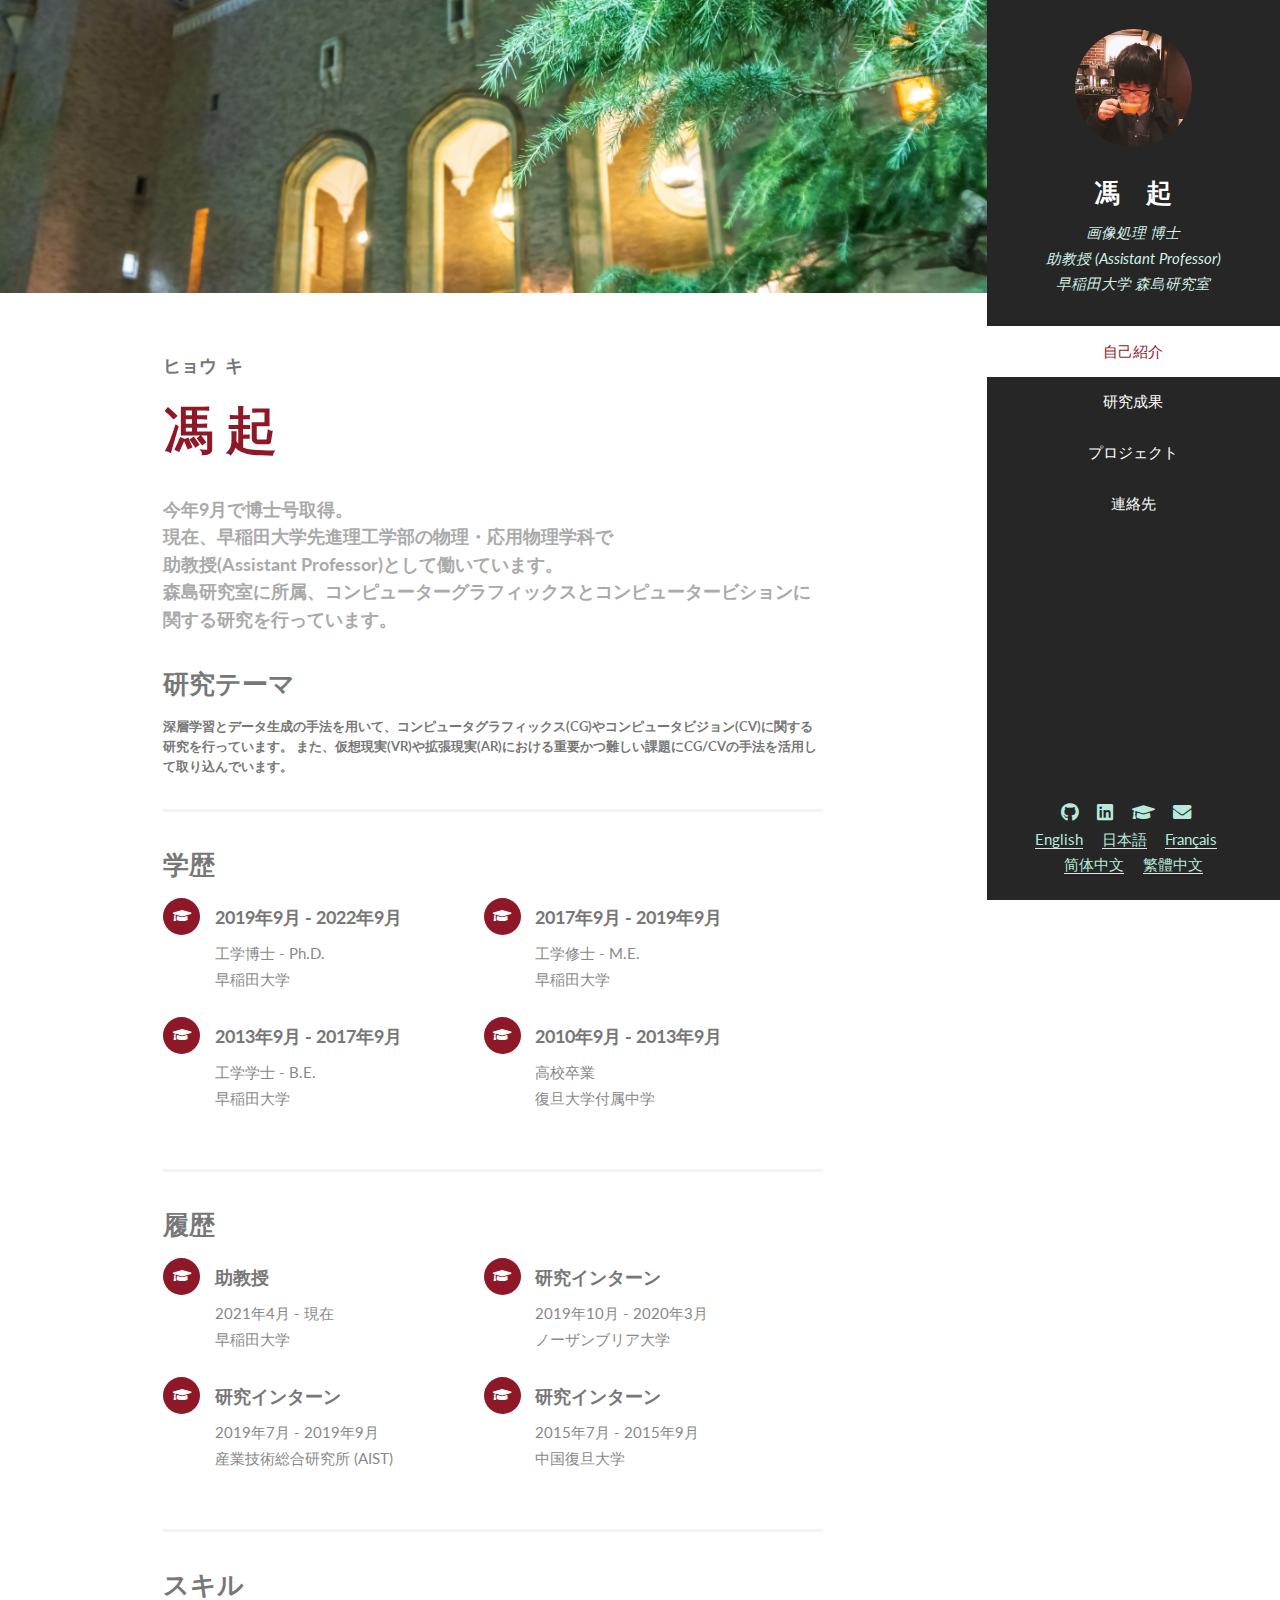
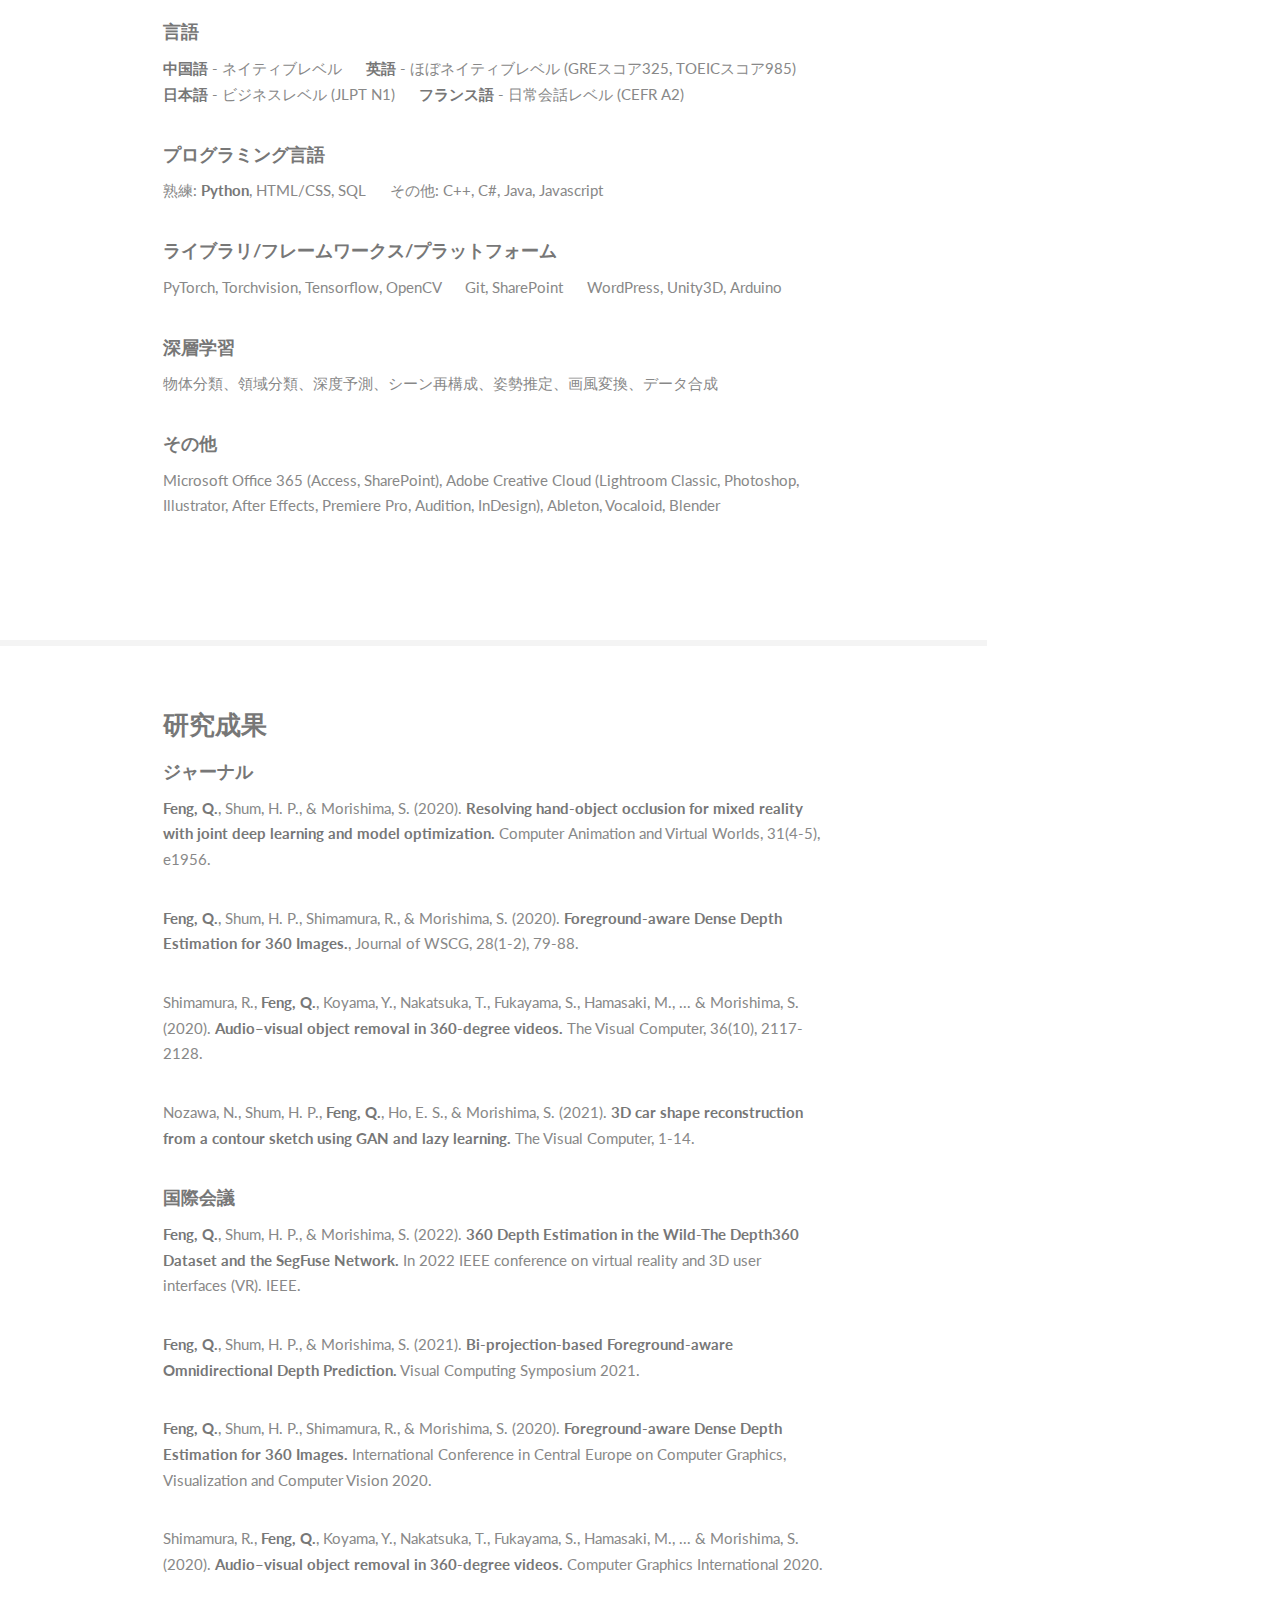
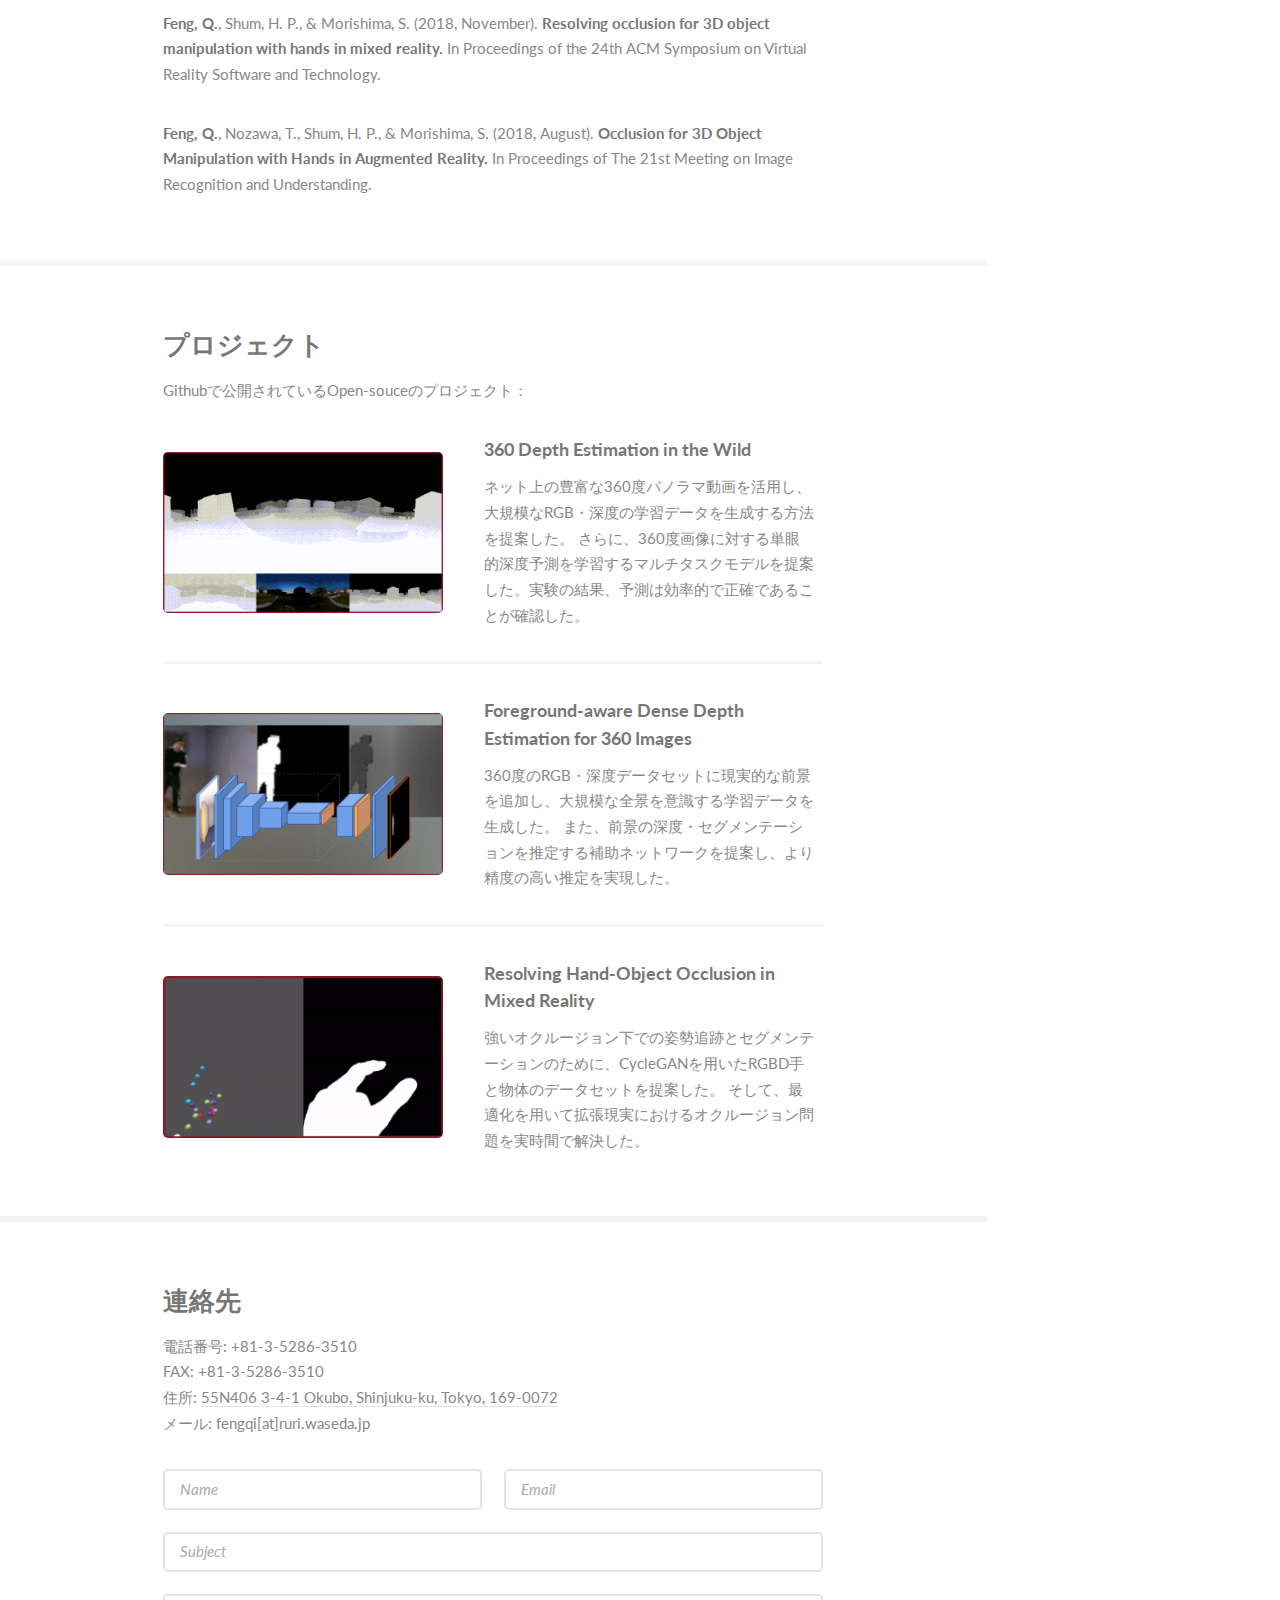
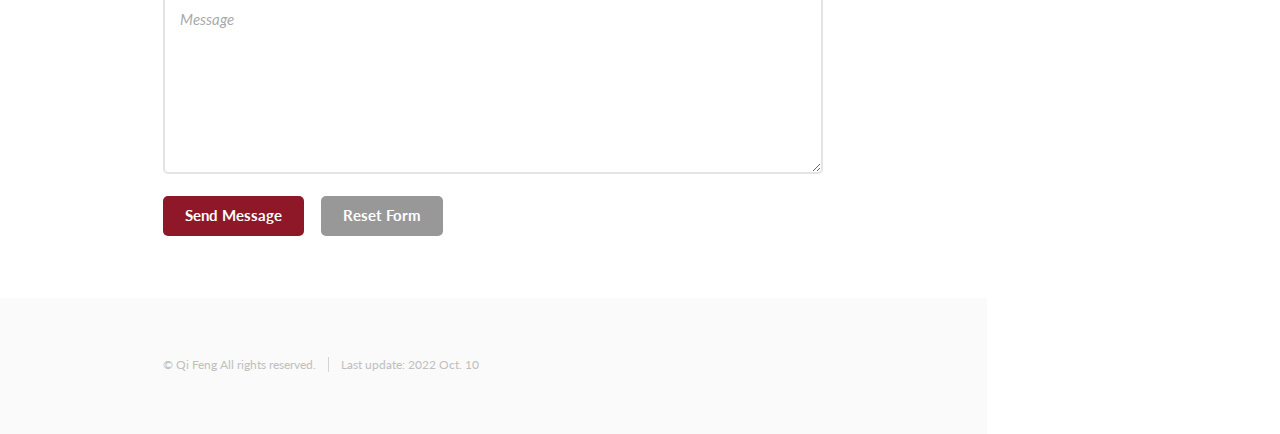
==== ja.html @ 5977c68d "Update ja.html" ====
<!DOCTYPE HTML>
<html>
	<head>
		<title>Qi Feng | 馮 起</title>
		<link rel="icon" type="image/x-icon" href="/images/favicon.ico">
		<meta charset="utf-8" />
		<meta name="viewport" content="width=device-width, initial-scale=1, user-scalable=no" />
		<link rel="stylesheet" href="assets/css/main.css" />
	</head>
	<body class="is-preload">

		<!-- Header -->
			<section id="header">
				<header>
					<span class="image avatar"><img src="images/avatar.jpg" alt="" /></span>
					<h1 id="logo"><a href="#">馮　起</a></h1>
					<p>画像処理 博士<br /> 
					助教授 (Assistant Professor) <br />
					早稲田大学 森島研究室</p>
				</header>
				<nav id="nav">
					<ul>
						<li><a href="#one" class="active">自己紹介</a></li>
						<li><a href="#two">研究成果</a></li>
						<li><a href="#three">プロジェクト</a></li>
						<li><a href="#four">連絡先</a></li>
					</ul>
				</nav>
				<footer>
					<ul class="icons">
						<li><a href="https://github.com/HAL-lucination/" class="icon brands fa-github"><span class="label">Github</span></a></li>
						<li><a href="https://www.linkedin.com/in/qi-feng-2680a6149/" class="icon brands fa-linkedin"><span class="label">Email</span></a></li>
						<li><a href="https://scholar.google.com/citations?view_op=list_works&hl=en&authuser=1&user=17y69bAAAAAJ" class="icon solid fa-graduation-cap"><span class="label">Google Scholar</span></a></li>
						<li><a href="mailto: fengqi@ruri.waseda.jp" class="icon solid fa-envelope"><span class="label">Email</span></a></li>
						<br />
						<li><a href="/index.html">English</a></li>
						<li><a href="/ja.html">日本語</a></li>
						<li><a href="/fr.html">Français</a></li><br />
						<li><a href="/zh-cn.html">简体中文</a></li>
						<li><a href="/zh-cht.html">繁體中文</a></li>
						
					</ul>
				</footer>
			</section>

		<!-- Wrapper -->
			<div id="wrapper">

				<!-- Main -->
					<div id="main">

						<!-- One -->
							<section id="one">
								<div class="image main" data-position="center">
									<img src="images/banner.jpg" alt="" />
								</div>
								<div class="container">
									<header class="major">
										<h4>ヒョウ&nbsp;&nbsp;キ</h4>
										<h2>馮 起</h2>
										<h4><p> 今年9月で博士号取得。<br />
											現在、早稲田大学先進理工学部の物理・応用物理学科で <br />
											助教授(Assistant Professor)として働いています。<br />
											<a href="https://morishima-lab.jp/">森島研究室</a>に所属、コンピューターグラフィックスとコンピュータービションに関する研究を行っています。</p></h4>
									</header>
									<div class="features">
										<article>
												<h3>研究テーマ</h3>
												<h5><p> 深層学習とデータ生成の手法を用いて、コンピュータグラフィックス(CG)やコンピュータビジョン(CV)に関する研究を行っています。
													また、仮想現実(VR)や拡張現実(AR)における重要かつ難しい課題にCG/CVの手法を活用して取り込んでいます。</p></h5>
										</article>
										<article>
												<h3>学歴</h3>
												<ul class="feature-icons">
													<li class="icon solid fa-graduation-cap"><h4>2019年9月 - 2022年9月</h4>
													工学博士 - Ph.D. <br />
													早稲田大学 </li>
													<li class="icon solid fa-graduation-cap"><h4>2017年9月 - 2019年9月</h4>
													工学修士 - M.E. <br />
													早稲田大学 </li>
													<li class="icon solid fa-graduation-cap"><h4>2013年9月 - 2017年9月</h4>
													工学学士 - B.E. <br />
													早稲田大学 </li>
													<li class="icon solid fa-graduation-cap"><h4>2010年9月 - 2013年9月</h4>
													高校卒業 <br />
													復旦大学付属中学 </li>
												</ul>
										</article>
										<article>
												<h3>履歴</h3>
												<ul class="feature-icons">
													<li class="icon solid fa-graduation-cap"><h4>助教授</h4>
													2021年4月 - 現在<br />
													早稲田大学 </li>
													<li class="icon solid fa-graduation-cap"><h4>研究インターン</h4>
													2019年10月 - 2020年3月 <br />
													ノーザンブリア大学 </li>
													<li class="icon solid fa-graduation-cap"><h4>研究インターン</h4>
													2019年7月 - 2019年9月 <br />
													産業技術総合研究所 (AIST) </li>
													<li class="icon solid fa-graduation-cap"><h4>研究インターン</h4>
													2015年7月 - 2015年9月 <br />
													中国復旦大学 </li>
												</ul>
										</article>
										<article>
												<h3>スキル</h3>
												<h4>言語</h4>
												<p><b>中国語</b> - ネイティブレベル &nbsp;&nbsp;&nbsp;&nbsp; <b>英語</b> - ほぼネイティブレベル (GREスコア325, TOEICスコア985) <br />
												<b>日本語</b> - ビジネスレベル (JLPT N1) &nbsp;&nbsp;&nbsp;&nbsp; <b>フランス語</b> - 日常会話レベル (CEFR A2) </p>
												<h4>プログラミング言語</h4>
												<p>熟練: <b>Python</b>, HTML/CSS, SQL &nbsp;&nbsp;&nbsp;&nbsp; その他: C++, C#, Java, Javascript</p>
												<h4>ライブラリ/フレームワークス/プラットフォーム</h4>
												<p>PyTorch, Torchvision, Tensorflow, OpenCV &nbsp;&nbsp;&nbsp;&nbsp; Git, SharePoint &nbsp;&nbsp;&nbsp;&nbsp;  WordPress, Unity3D, Arduino</p>
												<h4>深層学習</h4>
												<p>物体分類、領域分類、深度予測、シーン再構成、姿勢推定、画風変換、データ合成</p>
												<h4>その他</h4>
												<p>Microsoft Office 365 (Access, SharePoint), Adobe Creative Cloud (Lightroom Classic, Photoshop, Illustrator, After Effects, Premiere Pro, Audition, InDesign), Ableton, Vocaloid, Blender</p><br />
										</article>
									</div>
								</div>
							</section>

						<!-- Two -->
							<section id="two">
								<div class="container">
									<div class="features">
										<article>
												<h3>研究成果</h3>
												<h4>ジャーナル</h4>
												<p><b>Feng, Q.</b>, Shum, H. P., & Morishima, S. (2020). <b>Resolving hand‐object occlusion for mixed reality with joint deep learning and model optimization.</b>
													Computer Animation and Virtual Worlds, 31(4-5), e1956.</p>
												<p><b>Feng, Q.</b>, Shum, H. P., Shimamura, R., & Morishima, S. (2020). <b>Foreground-aware Dense Depth Estimation for 360 Images.</b>, Journal of WSCG, 28(1-2), 79-88.</p>
												<p>Shimamura, R., <b>Feng, Q.</b>, Koyama, Y., Nakatsuka, T., Fukayama, S., Hamasaki, M., ... & Morishima, S. (2020). <b>Audio–visual object removal in 360-degree videos.</b> The Visual Computer, 36(10), 2117-2128.</p>
												<p>Nozawa, N., Shum, H. P., <b>Feng, Q.</b>, Ho, E. S., & Morishima, S. (2021). <b>3D car shape reconstruction from a contour sketch using GAN and lazy learning.</b> The Visual Computer, 1-14.</p>
												<h4>国際会議</h4>
												<p><b>Feng, Q.</b>, Shum, H. P., & Morishima, S. (2022). <b>360 Depth Estimation in the Wild-The Depth360 Dataset and the SegFuse Network.</b> In 2022 IEEE conference on virtual reality and 3D user interfaces (VR). IEEE.</p>
												<p><b>Feng, Q.</b>, Shum, H. P., & Morishima, S. (2021). <b>Bi-projection-based Foreground-aware Omnidirectional Depth Prediction.</b> Visual Computing Symposium 2021.</p>
												<p><b>Feng, Q.</b>, Shum, H. P., Shimamura, R., & Morishima, S. (2020). <b>Foreground-aware Dense Depth Estimation for 360 Images.</b> International Conference in Central Europe on Computer Graphics, Visualization and Computer Vision 2020.</p>
												<p>Shimamura, R., <b>Feng, Q.</b>, Koyama, Y., Nakatsuka, T., Fukayama, S., Hamasaki, M., ... & Morishima, S. (2020). <b>Audio–visual object removal in 360-degree videos.</b> Computer Graphics International 2020.</p>
												<p><b>Feng, Q.</b>, Shum, H. P., & Morishima, S. (2018, November). <b>Resolving occlusion for 3D object manipulation with hands in mixed reality.</b> In Proceedings of the 24th ACM Symposium on Virtual Reality Software and Technology.</p>
												<p><b>Feng, Q.</b>, Nozawa, T., Shum, H. P., & Morishima, S. (2018, August). <b>Occlusion for 3D Object Manipulation with Hands in Augmented Reality.</b> In Proceedings of The 21st Meeting on Image Recognition and Understanding.</p>
										</article>
									</div>
								</div>
							</section>

						<!-- Three -->
							<section id="three">
								<div class="container">
									<h3>プロジェクト</h3>
									<p>Githubで公開されているOpen-souceのプロジェクト： </p>
									<div class="features">
										<article>
											<a href="https://segfuse.github.io/" class="image"><img src="images/segfuse.gif" alt="" /></a>
											<div class="inner">
												<h4><a href="https://segfuse.github.io/">360 Depth Estimation in the Wild</a></h4>
												<p>ネット上の豊富な360度パノラマ動画を活用し、大規模なRGB・深度の学習データを生成する方法を提案した。
													さらに、360度画像に対する単眼的深度予測を学習するマルチタスクモデルを提案した。実験の結果、予測は効率的で正確であることが確認した。</p>
											</div>
										</article>
										<article>
											<a href="https://segfuse.github.io/" class="image"><img src="images/foreground.jpg" alt="" /></a>
											<div class="inner">
												<h4><a href="https://segfuse.github.io/">Foreground-aware Dense Depth Estimation for 360 Images</a></h4>
												<p>360度のRGB・深度データセットに現実的な前景を追加し、大規模な全景を意識する学習データを生成した。
                          また、前景の深度・セグメンテーションを推定する補助ネットワークを提案し、より精度の高い推定を実現した。</p>
											</div>
										</article>
										<article>
											<a href="https://github.com/HAL-lucination/cyclegan-hand" class="image"><img src="images/hand.gif" alt="" /></a>
											<div class="inner">
												<h4><a href="https://github.com/HAL-lucination/cyclegan-hand">Resolving Hand-Object Occlusion in Mixed Reality</a></h4>
												<p>強いオクルージョン下での姿勢追跡とセグメンテーションのために、CycleGANを用いたRGBD手と物体のデータセットを提案した。
                            そして、最適化を用いて拡張現実におけるオクルージョン問題を実時間で解決した。</p>
											</div>
										</article>
									</div>
								</div>
							</section>

						<!-- Four -->
							<section id="four">
								<div class="container">
									<h3>連絡先</h3>
									<p>電話番号: +81-3-5286-3510<br />
										FAX: +81-3-5286-3510<br />
										住所: <a href="https://goo.gl/maps/qCkFEBYzue7V8PMCA">55N406 3-4-1 Okubo, Shinjuku-ku, Tokyo, 169-0072</a><br />
										メール: fengqi[at]ruri.waseda.jp</p>
									<form action="http://formspree.io/fengqi@ruri.waseda.jp" method="POST">
										<div class="row gtr-uniform">
											<div class="col-6 col-12-xsmall"><input type="text" name="name" id="name" placeholder="Name" /></div>
											<div class="col-6 col-12-xsmall"><input type="email" name="email" id="email" placeholder="Email" /></div>
											<div class="col-12"><input type="text" name="subject" id="subject" placeholder="Subject" /></div>
											<div class="col-12"><textarea name="message" id="message" placeholder="Message" rows="6"></textarea></div>
											<div class="col-12">
												<ul class="actions">
													<li><input type="submit" class="primary" value="Send Message" /></li>
													<li><input type="reset" value="Reset Form" /></li>
												</ul>
											</div>
										</div>
									</form>
								</div>
							</section>
					</div>

				<!-- Footer -->
					<section id="footer">
						<div class="container">
							<ul class="copyright">
								<li>&copy; Qi Feng All rights reserved.</li><li>Last update: 2022 Oct. 10</li>
							</ul>
						</div>
					</section>

			</div>

		<!-- Scripts -->
			<script src="assets/js/jquery.min.js"></script>
			<script src="assets/js/jquery.scrollex.min.js"></script>
			<script src="assets/js/jquery.scrolly.min.js"></script>
			<script src="assets/js/browser.min.js"></script>
			<script src="assets/js/breakpoints.min.js"></script>
			<script src="assets/js/util.js"></script>
			<script src="assets/js/main.js"></script>

	</body>
</html>
---- assets/css/main.css ----
@import url("fontawesome-all.min.css");
@import url("https://fonts.googleapis.com/css?family=Lato:400,400italic,700,700italic|Source+Code+Pro:400");

html, body, div, span, applet, object,
iframe, h1, h2, h3, h4, h5, h6, p, blockquote,
pre, a, abbr, acronym, address, big, cite,
code, del, dfn, em, img, ins, kbd, q, s, samp,
small, strike, strong, sub, sup, tt, var, b,
u, i, center, dl, dt, dd, ol, ul, li, fieldset,
form, label, legend, table, caption, tbody,
tfoot, thead, tr, th, td, article, aside,
canvas, details, embed, figure, figcaption,
footer, header, hgroup, menu, nav, output, ruby,
section, summary, time, mark, audio, video {
	margin: 0;
	padding: 0;
	border: 0;
	font-size: 100%;
	font: inherit;
	vertical-align: baseline;}

article, aside, details, figcaption, figure,
footer, header, hgroup, menu, nav, section {
	display: block;}

body {
	line-height: 1;
}

ol, ul {
	list-style: none;
}

blockquote, q {
	quotes: none;
}

	blockquote:before, blockquote:after, q:before, q:after {
		content: '';
		content: none;
	}

table {
	border-collapse: collapse;
	border-spacing: 0;
}

body {
	-webkit-text-size-adjust: none;
}

mark {
	background-color: transparent;
	color: inherit;
}

input::-moz-focus-inner {
	border: 0;
	padding: 0;
}

input, select, textarea {
	-moz-appearance: none;
	-webkit-appearance: none;
	-ms-appearance: none;
	appearance: none;
}

/* Basic */

	html {
		box-sizing: border-box;
	}

	*, *:before, *:after {
		box-sizing: inherit;
	}

	body {
		background: #fff;
	}

		body.is-preload *, body.is-preload *:before, body.is-preload *:after {
			-moz-animation: none !important;
			-webkit-animation: none !important;
			-ms-animation: none !important;
			animation: none !important;
			-moz-transition: none !important;
			-webkit-transition: none !important;
			-ms-transition: none !important;
			transition: none !important;
		}

	body, input, select, textarea {
		color: #888;
		font-family: "Lato", sans-serif, "Microsoft YaHei", "微软雅黑";
		font-size: 16pt;
		font-weight: 400;
		line-height: 1.75em;
	}

	a {
		-moz-transition: color 0.2s ease-in-out, border-color 0.2s ease-in-out;
		-webkit-transition: color 0.2s ease-in-out, border-color 0.2s ease-in-out;
		-ms-transition: color 0.2s ease-in-out, border-color 0.2s ease-in-out;
		transition: color 0.2s ease-in-out, border-color 0.2s ease-in-out;
		border-bottom: solid 1px #e4e4e4;
		color: inherit;
		text-decoration: none;
	}

		a:hover {
			border-bottom-color: transparent;
			color: #8E1827 !important;
		}

	strong, b {
		color: #777;
		font-weight: 700;
	}

	em, i {
		font-style: italic;
	}

	p {
		margin: 0 0 2.25em 0;
	}

	h1, h2, h3, h4, h5, h6 {
		color: #777;
		font-weight: 700;
		line-height: 1em;
		margin: 0 0 0.5625em 0;
	}

		h1 a, h2 a, h3 a, h4 a, h5 a, h6 a {
			border: 0;
			color: inherit;
			text-decoration: none;
		}

	h2 {
		font-size: 2em;
		line-height: 1.5em;
	}

	h3 {
		font-size: 1.75em;
		line-height: 1.5em;
	}

	h4 {
		font-size: 1.25em;
		line-height: 1.5em;
	}

	h5 {
		font-size: 0.9em;
		line-height: 1.5em;
	}

	h6 {
		font-size: 0.7em;
		line-height: 1.5em;
	}

	sub {
		font-size: 0.8em;
		position: relative;
		top: 0.5em;
	}

	sup {
		font-size: 0.8em;
		position: relative;
		top: -0.5em;
	}

	hr {
		border: 0;
		border-bottom: solid 2px #f4f4f4;
		margin: 2.25em 0;
	}

		hr.major {
			margin: 3.375em 0;
		}

	blockquote {
		border-left: solid 8px #e4e4e4;
		font-style: italic;
		margin: 0 0 2.25em 0;
		padding: 0.5em 0 0.5em 2em;
	}

	code {
		background: #555;
		border-radius: 5px;
		color: #fff;
		font-family: "Source Code Pro", monospace, "Microsoft YaHei", "微软雅黑";
		font-size: 0.9em;
		margin: 0 0.25em;
		padding: 0.25em 0.65em;
	}

	pre {
		font-family: "Source Code Pro", monospace, "Microsoft YaHei", "微软雅黑";
		font-size: 0.9em;
		margin: 0 0 2.25em 0;
	}

		pre code {
			-webkit-overflow-scrolling: touch;
			display: block;
			line-height: 1.5em;
			overflow-x: auto;
			padding: 1em 1.5em;
		}

	.align-left {
		text-align: left;
	}

	.align-center {
		text-align: center;
	}

	.align-right {
		text-align: right;
	}

/* Row */

	.row {
		display: flex;
		flex-wrap: wrap;
		box-sizing: border-box;
		align-items: stretch;
	}

		.row > * {
			box-sizing: border-box;
		}

		.row.gtr-uniform > * > :last-child {
			margin-bottom: 0;
		}

		.row.aln-left {
			justify-content: flex-start;
		}

		.row.aln-center {
			justify-content: center;
		}

		.row.aln-right {
			justify-content: flex-end;
		}

		.row.aln-top {
			align-items: flex-start;
		}

		.row.aln-middle {
			align-items: center;
		}

		.row.aln-bottom {
			align-items: flex-end;
		}

		.row > .imp {
			order: -1;
		}

		.row > .col-1 {
			width: 8.33333%;
		}

		.row > .off-1 {
			margin-left: 8.33333%;
		}

		.row > .col-2 {
			width: 16.66667%;
		}

		.row > .off-2 {
			margin-left: 16.66667%;
		}

		.row > .col-3 {
			width: 25%;
		}

		.row > .off-3 {
			margin-left: 25%;
		}

		.row > .col-4 {
			width: 33.33333%;
		}

		.row > .off-4 {
			margin-left: 33.33333%;
		}

		.row > .col-5 {
			width: 41.66667%;
		}

		.row > .off-5 {
			margin-left: 41.66667%;
		}

		.row > .col-6 {
			width: 50%;
		}

		.row > .off-6 {
			margin-left: 50%;
		}

		.row > .col-7 {
			width: 58.33333%;
		}

		.row > .off-7 {
			margin-left: 58.33333%;
		}

		.row > .col-8 {
			width: 66.66667%;
		}

		.row > .off-8 {
			margin-left: 66.66667%;
		}

		.row > .col-9 {
			width: 75%;
		}

		.row > .off-9 {
			margin-left: 75%;
		}

		.row > .col-10 {
			width: 83.33333%;
		}

		.row > .off-10 {
			margin-left: 83.33333%;
		}

		.row > .col-11 {
			width: 91.66667%;
		}

		.row > .off-11 {
			margin-left: 91.66667%;
		}

		.row > .col-12 {
			width: 100%;
		}

		.row > .off-12 {
			margin-left: 100%;
		}

		.row.gtr-0 {
			margin-top: 0;
			margin-left: 0em;
		}

			.row.gtr-0 > * {
				padding: 0 0 0 0em;
			}

			.row.gtr-0.gtr-uniform {
				margin-top: 0em;
			}

				.row.gtr-0.gtr-uniform > * {
					padding-top: 0em;
				}

		.row.gtr-25 {
			margin-top: 0;
			margin-left: -0.5em;
		}

			.row.gtr-25 > * {
				padding: 0 0 0 0.5em;
			}

			.row.gtr-25.gtr-uniform {
				margin-top: -0.5em;
			}

				.row.gtr-25.gtr-uniform > * {
					padding-top: 0.5em;
				}

		.row.gtr-50 {
			margin-top: 0;
			margin-left: -1em;
		}

			.row.gtr-50 > * {
				padding: 0 0 0 1em;
			}

			.row.gtr-50.gtr-uniform {
				margin-top: -1em;
			}

				.row.gtr-50.gtr-uniform > * {
					padding-top: 1em;
				}

		.row {
			margin-top: 0;
			margin-left: -2em;
		}

			.row > * {
				padding: 0 0 0 2em;
			}

			.row.gtr-uniform {
				margin-top: -2em;
			}

				.row.gtr-uniform > * {
					padding-top: 2em;
				}

		.row.gtr-150 {
			margin-top: 0;
			margin-left: -3em;
		}

			.row.gtr-150 > * {
				padding: 0 0 0 3em;
			}

			.row.gtr-150.gtr-uniform {
				margin-top: -3em;
			}

				.row.gtr-150.gtr-uniform > * {
					padding-top: 3em;
				}

		.row.gtr-200 {
			margin-top: 0;
			margin-left: -4em;
		}

			.row.gtr-200 > * {
				padding: 0 0 0 4em;
			}

			.row.gtr-200.gtr-uniform {
				margin-top: -4em;
			}

				.row.gtr-200.gtr-uniform > * {
					padding-top: 4em;
				}

		@media screen and (max-width: 1680px) {

			.row {
				display: flex;
				flex-wrap: wrap;
				box-sizing: border-box;
				align-items: stretch;
			}

				.row > * {
					box-sizing: border-box;
				}

				.row.gtr-uniform > * > :last-child {
					margin-bottom: 0;
				}

				.row.aln-left {
					justify-content: flex-start;
				}

				.row.aln-center {
					justify-content: center;
				}

				.row.aln-right {
					justify-content: flex-end;
				}

				.row.aln-top {
					align-items: flex-start;
				}

				.row.aln-middle {
					align-items: center;
				}

				.row.aln-bottom {
					align-items: flex-end;
				}

				.row > .imp-xlarge {
					order: -1;
				}

				.row > .col-1-xlarge {
					width: 8.33333%;
				}

				.row > .off-1-xlarge {
					margin-left: 8.33333%;
				}

				.row > .col-2-xlarge {
					width: 16.66667%;
				}

				.row > .off-2-xlarge {
					margin-left: 16.66667%;
				}

				.row > .col-3-xlarge {
					width: 25%;
				}

				.row > .off-3-xlarge {
					margin-left: 25%;
				}

				.row > .col-4-xlarge {
					width: 33.33333%;
				}

				.row > .off-4-xlarge {
					margin-left: 33.33333%;
				}

				.row > .col-5-xlarge {
					width: 41.66667%;
				}

				.row > .off-5-xlarge {
					margin-left: 41.66667%;
				}

				.row > .col-6-xlarge {
					width: 50%;
				}

				.row > .off-6-xlarge {
					margin-left: 50%;
				}

				.row > .col-7-xlarge {
					width: 58.33333%;
				}

				.row > .off-7-xlarge {
					margin-left: 58.33333%;
				}

				.row > .col-8-xlarge {
					width: 66.66667%;
				}

				.row > .off-8-xlarge {
					margin-left: 66.66667%;
				}

				.row > .col-9-xlarge {
					width: 75%;
				}

				.row > .off-9-xlarge {
					margin-left: 75%;
				}

				.row > .col-10-xlarge {
					width: 83.33333%;
				}

				.row > .off-10-xlarge {
					margin-left: 83.33333%;
				}

				.row > .col-11-xlarge {
					width: 91.66667%;
				}

				.row > .off-11-xlarge {
					margin-left: 91.66667%;
				}

				.row > .col-12-xlarge {
					width: 100%;
				}

				.row > .off-12-xlarge {
					margin-left: 100%;
				}

				.row.gtr-0 {
					margin-top: 0;
					margin-left: 0em;
				}

					.row.gtr-0 > * {
						padding: 0 0 0 0em;
					}

					.row.gtr-0.gtr-uniform {
						margin-top: 0em;
					}

						.row.gtr-0.gtr-uniform > * {
							padding-top: 0em;
						}

				.row.gtr-25 {
					margin-top: 0;
					margin-left: -0.5em;
				}

					.row.gtr-25 > * {
						padding: 0 0 0 0.5em;
					}

					.row.gtr-25.gtr-uniform {
						margin-top: -0.5em;
					}

						.row.gtr-25.gtr-uniform > * {
							padding-top: 0.5em;
						}

				.row.gtr-50 {
					margin-top: 0;
					margin-left: -1em;
				}

					.row.gtr-50 > * {
						padding: 0 0 0 1em;
					}

					.row.gtr-50.gtr-uniform {
						margin-top: -1em;
					}

						.row.gtr-50.gtr-uniform > * {
							padding-top: 1em;
						}

				.row {
					margin-top: 0;
					margin-left: -2em;
				}

					.row > * {
						padding: 0 0 0 2em;
					}

					.row.gtr-uniform {
						margin-top: -2em;
					}

						.row.gtr-uniform > * {
							padding-top: 2em;
						}

				.row.gtr-150 {
					margin-top: 0;
					margin-left: -3em;
				}

					.row.gtr-150 > * {
						padding: 0 0 0 3em;
					}

					.row.gtr-150.gtr-uniform {
						margin-top: -3em;
					}

						.row.gtr-150.gtr-uniform > * {
							padding-top: 3em;
						}

				.row.gtr-200 {
					margin-top: 0;
					margin-left: -4em;
				}

					.row.gtr-200 > * {
						padding: 0 0 0 4em;
					}

					.row.gtr-200.gtr-uniform {
						margin-top: -4em;
					}

						.row.gtr-200.gtr-uniform > * {
							padding-top: 4em;
						}

		}

		@media screen and (max-width: 1280px) {

			.row {
				display: flex;
				flex-wrap: wrap;
				box-sizing: border-box;
				align-items: stretch;
			}

				.row > * {
					box-sizing: border-box;
				}

				.row.gtr-uniform > * > :last-child {
					margin-bottom: 0;
				}

				.row.aln-left {
					justify-content: flex-start;
				}

				.row.aln-center {
					justify-content: center;
				}

				.row.aln-right {
					justify-content: flex-end;
				}

				.row.aln-top {
					align-items: flex-start;
				}

				.row.aln-middle {
					align-items: center;
				}

				.row.aln-bottom {
					align-items: flex-end;
				}

				.row > .imp-large {
					order: -1;
				}

				.row > .col-1-large {
					width: 8.33333%;
				}

				.row > .off-1-large {
					margin-left: 8.33333%;
				}

				.row > .col-2-large {
					width: 16.66667%;
				}

				.row > .off-2-large {
					margin-left: 16.66667%;
				}

				.row > .col-3-large {
					width: 25%;
				}

				.row > .off-3-large {
					margin-left: 25%;
				}

				.row > .col-4-large {
					width: 33.33333%;
				}

				.row > .off-4-large {
					margin-left: 33.33333%;
				}

				.row > .col-5-large {
					width: 41.66667%;
				}

				.row > .off-5-large {
					margin-left: 41.66667%;
				}

				.row > .col-6-large {
					width: 50%;
				}

				.row > .off-6-large {
					margin-left: 50%;
				}

				.row > .col-7-large {
					width: 58.33333%;
				}

				.row > .off-7-large {
					margin-left: 58.33333%;
				}

				.row > .col-8-large {
					width: 66.66667%;
				}

				.row > .off-8-large {
					margin-left: 66.66667%;
				}

				.row > .col-9-large {
					width: 75%;
				}

				.row > .off-9-large {
					margin-left: 75%;
				}

				.row > .col-10-large {
					width: 83.33333%;
				}

				.row > .off-10-large {
					margin-left: 83.33333%;
				}

				.row > .col-11-large {
					width: 91.66667%;
				}

				.row > .off-11-large {
					margin-left: 91.66667%;
				}

				.row > .col-12-large {
					width: 100%;
				}

				.row > .off-12-large {
					margin-left: 100%;
				}

				.row.gtr-0 {
					margin-top: 0;
					margin-left: 0em;
				}

					.row.gtr-0 > * {
						padding: 0 0 0 0em;
					}

					.row.gtr-0.gtr-uniform {
						margin-top: 0em;
					}

						.row.gtr-0.gtr-uniform > * {
							padding-top: 0em;
						}

				.row.gtr-25 {
					margin-top: 0;
					margin-left: -0.375em;
				}

					.row.gtr-25 > * {
						padding: 0 0 0 0.375em;
					}

					.row.gtr-25.gtr-uniform {
						margin-top: -0.375em;
					}

						.row.gtr-25.gtr-uniform > * {
							padding-top: 0.375em;
						}

				.row.gtr-50 {
					margin-top: 0;
					margin-left: -0.75em;
				}

					.row.gtr-50 > * {
						padding: 0 0 0 0.75em;
					}

					.row.gtr-50.gtr-uniform {
						margin-top: -0.75em;
					}

						.row.gtr-50.gtr-uniform > * {
							padding-top: 0.75em;
						}

				.row {
					margin-top: 0;
					margin-left: -1.5em;
				}

					.row > * {
						padding: 0 0 0 1.5em;
					}

					.row.gtr-uniform {
						margin-top: -1.5em;
					}

						.row.gtr-uniform > * {
							padding-top: 1.5em;
						}

				.row.gtr-150 {
					margin-top: 0;
					margin-left: -2.25em;
				}

					.row.gtr-150 > * {
						padding: 0 0 0 2.25em;
					}

					.row.gtr-150.gtr-uniform {
						margin-top: -2.25em;
					}

						.row.gtr-150.gtr-uniform > * {
							padding-top: 2.25em;
						}

				.row.gtr-200 {
					margin-top: 0;
					margin-left: -3em;
				}

					.row.gtr-200 > * {
						padding: 0 0 0 3em;
					}

					.row.gtr-200.gtr-uniform {
						margin-top: -3em;
					}

						.row.gtr-200.gtr-uniform > * {
							padding-top: 3em;
						}

		}

		@media screen and (max-width: 1024px) {

			.row {
				display: flex;
				flex-wrap: wrap;
				box-sizing: border-box;
				align-items: stretch;
			}

				.row > * {
					box-sizing: border-box;
				}

				.row.gtr-uniform > * > :last-child {
					margin-bottom: 0;
				}

				.row.aln-left {
					justify-content: flex-start;
				}

				.row.aln-center {
					justify-content: center;
				}

				.row.aln-right {
					justify-content: flex-end;
				}

				.row.aln-top {
					align-items: flex-start;
				}

				.row.aln-middle {
					align-items: center;
				}

				.row.aln-bottom {
					align-items: flex-end;
				}

				.row > .imp-medium {
					order: -1;
				}

				.row > .col-1-medium {
					width: 8.33333%;
				}

				.row > .off-1-medium {
					margin-left: 8.33333%;
				}

				.row > .col-2-medium {
					width: 16.66667%;
				}

				.row > .off-2-medium {
					margin-left: 16.66667%;
				}

				.row > .col-3-medium {
					width: 25%;
				}

				.row > .off-3-medium {
					margin-left: 25%;
				}

				.row > .col-4-medium {
					width: 33.33333%;
				}

				.row > .off-4-medium {
					margin-left: 33.33333%;
				}

				.row > .col-5-medium {
					width: 41.66667%;
				}

				.row > .off-5-medium {
					margin-left: 41.66667%;
				}

				.row > .col-6-medium {
					width: 50%;
				}

				.row > .off-6-medium {
					margin-left: 50%;
				}

				.row > .col-7-medium {
					width: 58.33333%;
				}

				.row > .off-7-medium {
					margin-left: 58.33333%;
				}

				.row > .col-8-medium {
					width: 66.66667%;
				}

				.row > .off-8-medium {
					margin-left: 66.66667%;
				}

				.row > .col-9-medium {
					width: 75%;
				}

				.row > .off-9-medium {
					margin-left: 75%;
				}

				.row > .col-10-medium {
					width: 83.33333%;
				}

				.row > .off-10-medium {
					margin-left: 83.33333%;
				}

				.row > .col-11-medium {
					width: 91.66667%;
				}

				.row > .off-11-medium {
					margin-left: 91.66667%;
				}

				.row > .col-12-medium {
					width: 100%;
				}

				.row > .off-12-medium {
					margin-left: 100%;
				}

				.row.gtr-0 {
					margin-top: 0;
					margin-left: 0em;
				}

					.row.gtr-0 > * {
						padding: 0 0 0 0em;
					}

					.row.gtr-0.gtr-uniform {
						margin-top: 0em;
					}

						.row.gtr-0.gtr-uniform > * {
							padding-top: 0em;
						}

				.row.gtr-25 {
					margin-top: 0;
					margin-left: -0.375em;
				}

					.row.gtr-25 > * {
						padding: 0 0 0 0.375em;
					}

					.row.gtr-25.gtr-uniform {
						margin-top: -0.375em;
					}

						.row.gtr-25.gtr-uniform > * {
							padding-top: 0.375em;
						}

				.row.gtr-50 {
					margin-top: 0;
					margin-left: -0.75em;
				}

					.row.gtr-50 > * {
						padding: 0 0 0 0.75em;
					}

					.row.gtr-50.gtr-uniform {
						margin-top: -0.75em;
					}

						.row.gtr-50.gtr-uniform > * {
							padding-top: 0.75em;
						}

				.row {
					margin-top: 0;
					margin-left: -1.5em;
				}

					.row > * {
						padding: 0 0 0 1.5em;
					}

					.row.gtr-uniform {
						margin-top: -1.5em;
					}

						.row.gtr-uniform > * {
							padding-top: 1.5em;
						}

				.row.gtr-150 {
					margin-top: 0;
					margin-left: -2.25em;
				}

					.row.gtr-150 > * {
						padding: 0 0 0 2.25em;
					}

					.row.gtr-150.gtr-uniform {
						margin-top: -2.25em;
					}

						.row.gtr-150.gtr-uniform > * {
							padding-top: 2.25em;
						}

				.row.gtr-200 {
					margin-top: 0;
					margin-left: -3em;
				}

					.row.gtr-200 > * {
						padding: 0 0 0 3em;
					}

					.row.gtr-200.gtr-uniform {
						margin-top: -3em;
					}

						.row.gtr-200.gtr-uniform > * {
							padding-top: 3em;
						}

		}

		@media screen and (max-width: 736px) {

			.row {
				display: flex;
				flex-wrap: wrap;
				box-sizing: border-box;
				align-items: stretch;
			}

				.row > * {
					box-sizing: border-box;
				}

				.row.gtr-uniform > * > :last-child {
					margin-bottom: 0;
				}

				.row.aln-left {
					justify-content: flex-start;
				}

				.row.aln-center {
					justify-content: center;
				}

				.row.aln-right {
					justify-content: flex-end;
				}

				.row.aln-top {
					align-items: flex-start;
				}

				.row.aln-middle {
					align-items: center;
				}

				.row.aln-bottom {
					align-items: flex-end;
				}

				.row > .imp-small {
					order: -1;
				}

				.row > .col-1-small {
					width: 8.33333%;
				}

				.row > .off-1-small {
					margin-left: 8.33333%;
				}

				.row > .col-2-small {
					width: 16.66667%;
				}

				.row > .off-2-small {
					margin-left: 16.66667%;
				}

				.row > .col-3-small {
					width: 25%;
				}

				.row > .off-3-small {
					margin-left: 25%;
				}

				.row > .col-4-small {
					width: 33.33333%;
				}

				.row > .off-4-small {
					margin-left: 33.33333%;
				}

				.row > .col-5-small {
					width: 41.66667%;
				}

				.row > .off-5-small {
					margin-left: 41.66667%;
				}

				.row > .col-6-small {
					width: 50%;
				}

				.row > .off-6-small {
					margin-left: 50%;
				}

				.row > .col-7-small {
					width: 58.33333%;
				}

				.row > .off-7-small {
					margin-left: 58.33333%;
				}

				.row > .col-8-small {
					width: 66.66667%;
				}

				.row > .off-8-small {
					margin-left: 66.66667%;
				}

				.row > .col-9-small {
					width: 75%;
				}

				.row > .off-9-small {
					margin-left: 75%;
				}

				.row > .col-10-small {
					width: 83.33333%;
				}

				.row > .off-10-small {
					margin-left: 83.33333%;
				}

				.row > .col-11-small {
					width: 91.66667%;
				}

				.row > .off-11-small {
					margin-left: 91.66667%;
				}

				.row > .col-12-small {
					width: 100%;
				}

				.row > .off-12-small {
					margin-left: 100%;
				}

				.row.gtr-0 {
					margin-top: 0;
					margin-left: 0em;
				}

					.row.gtr-0 > * {
						padding: 0 0 0 0em;
					}

					.row.gtr-0.gtr-uniform {
						margin-top: 0em;
					}

						.row.gtr-0.gtr-uniform > * {
							padding-top: 0em;
						}

				.row.gtr-25 {
					margin-top: 0;
					margin-left: -0.3125em;
				}

					.row.gtr-25 > * {
						padding: 0 0 0 0.3125em;
					}

					.row.gtr-25.gtr-uniform {
						margin-top: -0.3125em;
					}

						.row.gtr-25.gtr-uniform > * {
							padding-top: 0.3125em;
						}

				.row.gtr-50 {
					margin-top: 0;
					margin-left: -0.625em;
				}

					.row.gtr-50 > * {
						padding: 0 0 0 0.625em;
					}

					.row.gtr-50.gtr-uniform {
						margin-top: -0.625em;
					}

						.row.gtr-50.gtr-uniform > * {
							padding-top: 0.625em;
						}

				.row {
					margin-top: 0;
					margin-left: -1.25em;
				}

					.row > * {
						padding: 0 0 0 1.25em;
					}

					.row.gtr-uniform {
						margin-top: -1.25em;
					}

						.row.gtr-uniform > * {
							padding-top: 1.25em;
						}

				.row.gtr-150 {
					margin-top: 0;
					margin-left: -1.875em;
				}

					.row.gtr-150 > * {
						padding: 0 0 0 1.875em;
					}

					.row.gtr-150.gtr-uniform {
						margin-top: -1.875em;
					}

						.row.gtr-150.gtr-uniform > * {
							padding-top: 1.875em;
						}

				.row.gtr-200 {
					margin-top: 0;
					margin-left: -2.5em;
				}

					.row.gtr-200 > * {
						padding: 0 0 0 2.5em;
					}

					.row.gtr-200.gtr-uniform {
						margin-top: -2.5em;
					}

						.row.gtr-200.gtr-uniform > * {
							padding-top: 2.5em;
						}

		}

		@media screen and (max-width: 480px) {

			.row {
				display: flex;
				flex-wrap: wrap;
				box-sizing: border-box;
				align-items: stretch;
			}

				.row > * {
					box-sizing: border-box;
				}

				.row.gtr-uniform > * > :last-child {
					margin-bottom: 0;
				}

				.row.aln-left {
					justify-content: flex-start;
				}

				.row.aln-center {
					justify-content: center;
				}

				.row.aln-right {
					justify-content: flex-end;
				}

				.row.aln-top {
					align-items: flex-start;
				}

				.row.aln-middle {
					align-items: center;
				}

				.row.aln-bottom {
					align-items: flex-end;
				}

				.row > .imp-xsmall {
					order: -1;
				}

				.row > .col-1-xsmall {
					width: 8.33333%;
				}

				.row > .off-1-xsmall {
					margin-left: 8.33333%;
				}

				.row > .col-2-xsmall {
					width: 16.66667%;
				}

				.row > .off-2-xsmall {
					margin-left: 16.66667%;
				}

				.row > .col-3-xsmall {
					width: 25%;
				}

				.row > .off-3-xsmall {
					margin-left: 25%;
				}

				.row > .col-4-xsmall {
					width: 33.33333%;
				}

				.row > .off-4-xsmall {
					margin-left: 33.33333%;
				}

				.row > .col-5-xsmall {
					width: 41.66667%;
				}

				.row > .off-5-xsmall {
					margin-left: 41.66667%;
				}

				.row > .col-6-xsmall {
					width: 50%;
				}

				.row > .off-6-xsmall {
					margin-left: 50%;
				}

				.row > .col-7-xsmall {
					width: 58.33333%;
				}

				.row > .off-7-xsmall {
					margin-left: 58.33333%;
				}

				.row > .col-8-xsmall {
					width: 66.66667%;
				}

				.row > .off-8-xsmall {
					margin-left: 66.66667%;
				}

				.row > .col-9-xsmall {
					width: 75%;
				}

				.row > .off-9-xsmall {
					margin-left: 75%;
				}

				.row > .col-10-xsmall {
					width: 83.33333%;
				}

				.row > .off-10-xsmall {
					margin-left: 83.33333%;
				}

				.row > .col-11-xsmall {
					width: 91.66667%;
				}

				.row > .off-11-xsmall {
					margin-left: 91.66667%;
				}

				.row > .col-12-xsmall {
					width: 100%;
				}

				.row > .off-12-xsmall {
					margin-left: 100%;
				}

				.row.gtr-0 {
					margin-top: 0;
					margin-left: 0em;
				}

					.row.gtr-0 > * {
						padding: 0 0 0 0em;
					}

					.row.gtr-0.gtr-uniform {
						margin-top: 0em;
					}

						.row.gtr-0.gtr-uniform > * {
							padding-top: 0em;
						}

				.row.gtr-25 {
					margin-top: 0;
					margin-left: -0.3125em;
				}

					.row.gtr-25 > * {
						padding: 0 0 0 0.3125em;
					}

					.row.gtr-25.gtr-uniform {
						margin-top: -0.3125em;
					}

						.row.gtr-25.gtr-uniform > * {
							padding-top: 0.3125em;
						}

				.row.gtr-50 {
					margin-top: 0;
					margin-left: -0.625em;
				}

					.row.gtr-50 > * {
						padding: 0 0 0 0.625em;
					}

					.row.gtr-50.gtr-uniform {
						margin-top: -0.625em;
					}

						.row.gtr-50.gtr-uniform > * {
							padding-top: 0.625em;
						}

				.row {
					margin-top: 0;
					margin-left: -1.25em;
				}

					.row > * {
						padding: 0 0 0 1.25em;
					}

					.row.gtr-uniform {
						margin-top: -1.25em;
					}

						.row.gtr-uniform > * {
							padding-top: 1.25em;
						}

				.row.gtr-150 {
					margin-top: 0;
					margin-left: -1.875em;
				}

					.row.gtr-150 > * {
						padding: 0 0 0 1.875em;
					}

					.row.gtr-150.gtr-uniform {
						margin-top: -1.875em;
					}

						.row.gtr-150.gtr-uniform > * {
							padding-top: 1.875em;
						}

				.row.gtr-200 {
					margin-top: 0;
					margin-left: -2.5em;
				}

					.row.gtr-200 > * {
						padding: 0 0 0 2.5em;
					}

					.row.gtr-200.gtr-uniform {
						margin-top: -2.5em;
					}

						.row.gtr-200.gtr-uniform > * {
							padding-top: 2.5em;
						}

		}

/* Container */

	.container {
		margin: 0 auto;
		max-width: calc(100% - 4.5em);
		width: 45em;
	}

		.container.xsmall {
			width: 11.25em;
		}

		.container.small {
			width: 22.5em;
		}

		.container.medium {
			width: 33.75em;
		}

		.container.large {
			width: 56.25em;
		}

		.container.xlarge {
			width: 67.5em;
		}

		.container.max {
			width: 100%;
		}

		@media screen and (max-width: 1024px) {

			.container {
				width: 100% !important;
			}

		}

		@media screen and (max-width: 480px) {

			.container {
				max-width: calc(100% - 3.375em);
			}

		}

/* Section/Article */

	section.special, article.special {
		text-align: center;
	}

	header p {
		color: #aaa;
		position: relative;
		margin: 0 0 1.6875em 0;
	}

	header h2 + p {
		font-size: 1.25em;
		margin-top: -0.5em;
		line-height: 1.5em;
	}

	header h3 + p {
		font-size: 1.1em;
		margin-top: -0.35em;
		line-height: 1.5em;
	}

	header h4 + p,
	header h5 + p,
	header h6 + p {
		font-size: 0.9em;
		margin-top: -0.25em;
		line-height: 1.5em;
	}

	header.major h2 {
		color: #8E1827;
		font-size: 3.5em;
	}

		header.major h2 + p {
			color: #777;
			font-size: 1.75em;
			font-weight: 700;
			margin-top: -0.75em;
		}

/* Form */

	form {
		margin: 0 0 2.25em 0;
	}

	label {
		color: #777;
		display: block;
		font-size: 0.9em;
		font-weight: 700;
		margin: 0 0 1.125em 0;
	}

	input::-moz-focus-inner {
		border: 0;
		padding: 0;
	}

	input[type="text"],
	input[type="password"],
	input[type="email"],
	select,
	textarea {
		-moz-appearance: none;
		-webkit-appearance: none;
		-ms-appearance: none;
		appearance: none;
		border-radius: 5px;
		border: none;
		border: solid 2px #e4e4e4;
		color: inherit;
		display: block;
		outline: 0;
		padding: 0 1em;
		text-decoration: none;
		width: 100%;
	}

		input[type="text"]:invalid,
		input[type="password"]:invalid,
		input[type="email"]:invalid,
		select:invalid,
		textarea:invalid {
			box-shadow: none;
		}

		input[type="text"]:focus,
		input[type="password"]:focus,
		input[type="email"]:focus,
		select:focus,
		textarea:focus {
			border-color: #8E1827;
		}

	select {
		background-image: url("data:image/svg+xml;charset=utf8,%3Csvg xmlns='http://www.w3.org/2000/svg' width='40' height='40' preserveAspectRatio='none' viewBox='0 0 40 40'%3E%3Cpath d='M9.4,12.3l10.4,10.4l10.4-10.4c0.2-0.2,0.5-0.4,0.9-0.4c0.3,0,0.6,0.1,0.9,0.4l3.3,3.3c0.2,0.2,0.4,0.5,0.4,0.9 c0,0.4-0.1,0.6-0.4,0.9L20.7,31.9c-0.2,0.2-0.5,0.4-0.9,0.4c-0.3,0-0.6-0.1-0.9-0.4L4.3,17.3c-0.2-0.2-0.4-0.5-0.4-0.9 c0-0.4,0.1-0.6,0.4-0.9l3.3-3.3c0.2-0.2,0.5-0.4,0.9-0.4S9.1,12.1,9.4,12.3z' fill='%23e4e4e4' /%3E%3C/svg%3E");
		background-size: 1.25em;
		background-repeat: no-repeat;
		background-position: calc(100% - 1em) center;
		height: 2.75em;
		padding-right: 2.75em;
		text-overflow: ellipsis;
	}

		select option {
			color: #777;
			background: #fff;
		}

		select:focus::-ms-value {
			background-color: transparent;
		}

		select::-ms-expand {
			display: none;
		}

	input[type="text"],
	input[type="password"],
	input[type="email"],
	select {
		height: 2.75em;
	}

	textarea {
		padding: 0.75em 1em;
	}

	input[type="checkbox"],
	input[type="radio"] {
		-moz-appearance: none;
		-webkit-appearance: none;
		-ms-appearance: none;
		appearance: none;
		display: block;
		float: left;
		margin-right: -2em;
		opacity: 0;
		width: 1em;
		z-index: -1;
	}

		input[type="checkbox"] + label,
		input[type="radio"] + label {
			text-decoration: none;
			color: #888;
			cursor: pointer;
			display: inline-block;
			font-size: 1em;
			font-weight: 400;
			padding-left: 2.4em;
			padding-right: 0.75em;
			position: relative;
		}

			input[type="checkbox"] + label:before,
			input[type="radio"] + label:before {
				-moz-osx-font-smoothing: grayscale;
				-webkit-font-smoothing: antialiased;
				display: inline-block;
				font-style: normal;
				font-variant: normal;
				text-rendering: auto;
				line-height: 1;
				text-transform: none !important;
				font-family: 'Font Awesome 5 Free';
				font-weight: 900;
			}

			input[type="checkbox"] + label:before,
			input[type="radio"] + label:before {
				background: #fafafa;
				border-radius: 5px;
				border: solid 2px #e4e4e4;
				content: '';
				display: inline-block;
				font-size: 0.8em;
				height: 2.0625em;
				left: 0;
				line-height: 2.0625em;
				position: absolute;
				text-align: center;
				top: 0;
				width: 2.0625em;
			}

		input[type="checkbox"]:checked + label:before,
		input[type="radio"]:checked + label:before {
			background: #989898;
			border-color: #989898;
			color: #ffffff;
			content: '\f00c';
		}

		input[type="checkbox"]:focus + label:before,
		input[type="radio"]:focus + label:before {
			border-color: #8E1827;
		}

	input[type="checkbox"] + label:before {
		border-radius: 5px;
	}

	input[type="radio"] + label:before {
		border-radius: 100%;
	}

	::-webkit-input-placeholder {
		color: #aaa !important;
		font-style: italic;
		opacity: 1.0;
	}

	:-moz-placeholder {
		color: #aaa !important;
		font-style: italic;
		opacity: 1.0;
	}

	::-moz-placeholder {
		color: #aaa !important;
		font-style: italic;
		opacity: 1.0;
	}

	:-ms-input-placeholder {
		color: #aaa !important;
		font-style: italic;
		opacity: 1.0;
	}

/* Box */

	.box {
		border-radius: 5px;
		border: solid 2px #e4e4e4;
		margin-bottom: 2.25em;
		padding: 1.5em;
	}

		.box > :last-child,
		.box > :last-child > :last-child,
		.box > :last-child > :last-child > :last-child {
			margin-bottom: 0;
		}

		.box.alt {
			border: 0;
			border-radius: 0;
			padding: 0;
		}

/* Icon */

	.icon {
		text-decoration: none;
		border-bottom: none;
		position: relative;
	}

		.icon:before {
			-moz-osx-font-smoothing: grayscale;
			-webkit-font-smoothing: antialiased;
			display: inline-block;
			font-style: normal;
			font-variant: normal;
			text-rendering: auto;
			line-height: 1;
			text-transform: none !important;
			font-family: 'Font Awesome 5 Free';
			font-weight: 400;
		}

		.icon > .label {
			display: none;
		}

		.icon:before {
			line-height: inherit;
		}

		.icon.solid:before {
			font-weight: 900;
		}

		.icon.brands:before {
			font-family: 'Font Awesome 5 Brands';
		}

/* Image */

	.image {
		border-radius: 5px;
		border: 0;
		display: inline-block;
		position: relative;
	}

		.image[data-position] img {
			-moz-object-fit: cover;
			-webkit-object-fit: cover;
			-ms-object-fit: cover;
			object-fit: cover;
			display: block;
			position: absolute;
			top: 0;
			left: 0;
			width: 100%;
			height: 100%;
		}

		.image[data-position="top left"] img {
			-moz-object-position: top left;
			-webkit-object-position: top left;
			-ms-object-position: top left;
			object-position: top left;
		}

		.image[data-position="top"] img {
			-moz-object-position: top;
			-webkit-object-position: top;
			-ms-object-position: top;
			object-position: top;
		}

		.image[data-position="top right"] img {
			-moz-object-position: top right;
			-webkit-object-position: top right;
			-ms-object-position: top right;
			object-position: top right;
		}

		.image[data-position="right"] img {
			-moz-object-position: right;
			-webkit-object-position: right;
			-ms-object-position: right;
			object-position: right;
		}

		.image[data-position="bottom right"] img {
			-moz-object-position: bottom right;
			-webkit-object-position: bottom right;
			-ms-object-position: bottom right;
			object-position: bottom right;
		}

		.image[data-position="bottom"] img {
			-moz-object-position: bottom;
			-webkit-object-position: bottom;
			-ms-object-position: bottom;
			object-position: bottom;
		}

		.image[data-position="bottom left"] img {
			-moz-object-position: bottom left;
			-webkit-object-position: bottom left;
			-ms-object-position: bottom left;
			object-position: bottom left;
		}

		.image[data-position="left"] img {
			-moz-object-position: left;
			-webkit-object-position: left;
			-ms-object-position: left;
			object-position: left;
		}

		.image[data-position="center"] img {
			-moz-object-position: center;
			-webkit-object-position: center;
			-ms-object-position: center;
			object-position: center;
		}

		.image[data-position="25% 25%"] img {
			-moz-object-position: 25% 25%;
			-webkit-object-position: 25% 25%;
			-ms-object-position: 25% 25%;
			object-position: 25% 25%;
		}

		.image[data-position="75% 25%"] img {
			-moz-object-position: 75% 25%;
			-webkit-object-position: 75% 25%;
			-ms-object-position: 75% 25%;
			object-position: 75% 25%;
		}

		.image[data-position="75% 75%"] img {
			-moz-object-position: 75% 75%;
			-webkit-object-position: 75% 75%;
			-ms-object-position: 75% 75%;
			object-position: 75% 75%;
		}

		.image[data-position="25% 75%"] img {
			-moz-object-position: 25% 75%;
			-webkit-object-position: 25% 75%;
			-ms-object-position: 25% 75%;
			object-position: 25% 75%;
		}

		.image img {
			border-radius: 5px;
			display: block;
		}

		.image.left {
			float: left;
			margin: 0 2.5em 2em 0;
			top: 0.25em;
		}

		.image.right {
			float: right;
			margin: 0 0 2em 2.5em;
			top: 0.25em;
		}

		.image.fit {
			display: block;
			margin: 0 0 2.25em 0;
			width: 100%;
		}

			.image.fit img {
				display: block;
				width: 100%;
			}

		.image.avatar {
			border-radius: 100%;
			overflow: hidden;
		}

			.image.avatar img {
				border-radius: 100%;
				display: block;
				width: 100%;
			}

		.image.main {
			display: block;
			height: 20em;
			border-radius: 0;
		}

			.image.main img {
				border-radius: 0;
			}

/* List */

	ol {
		list-style: decimal;
		margin: 0 0 2.25em 0;
		padding-left: 1.25em;
	}

		ol li {
			padding-left: 0.25em;
		}

	ul {
		list-style: disc;
		margin: 0 0 2.25em 0;
		padding-left: 1em;
	}

		ul li {
			padding-left: 0.5em;
		}

		ul.alt {
			list-style: none;
			padding-left: 0;
		}

			ul.alt li {
				border-top: solid 2px #f4f4f4;
				padding: 0.5em 0;
			}

				ul.alt li:first-child {
					border-top: 0;
					padding-top: 0;
				}

	dl {
		margin: 0 0 2.25em 0;
	}

/* Actions */

	ul.actions {
		display: -moz-flex;
		display: -webkit-flex;
		display: -ms-flex;
		display: flex;
		cursor: default;
		list-style: none;
		margin-left: -1.125em;
		padding-left: 0;
	}

		ul.actions li {
			padding: 0 0 0 1.125em;
			vertical-align: middle;
		}

		ul.actions.special {
			-moz-justify-content: center;
			-webkit-justify-content: center;
			-ms-justify-content: center;
			justify-content: center;
			width: 100%;
			margin-left: 0;
		}

			ul.actions.special li:first-child {
				padding-left: 0;
			}

		ul.actions.stacked {
			-moz-flex-direction: column;
			-webkit-flex-direction: column;
			-ms-flex-direction: column;
			flex-direction: column;
			margin-left: 0;
		}

			ul.actions.stacked li {
				padding: 1.125em 0 0 0;
			}

				ul.actions.stacked li:first-child {
					padding-top: 0;
				}

		ul.actions.fit {
			width: calc(100% + 1.125em);
		}

			ul.actions.fit li {
				-moz-flex-grow: 1;
				-webkit-flex-grow: 1;
				-ms-flex-grow: 1;
				flex-grow: 1;
				-moz-flex-shrink: 1;
				-webkit-flex-shrink: 1;
				-ms-flex-shrink: 1;
				flex-shrink: 1;
				width: 100%;
			}

				ul.actions.fit li > * {
					width: 100%;
				}

			ul.actions.fit.stacked {
				width: 100%;
			}

		@media screen and (max-width: 480px) {

			ul.actions:not(.fixed) {
				-moz-flex-direction: column;
				-webkit-flex-direction: column;
				-ms-flex-direction: column;
				flex-direction: column;
				margin-left: 0;
				width: 100% !important;
			}

				ul.actions:not(.fixed) li {
					-moz-flex-grow: 1;
					-webkit-flex-grow: 1;
					-ms-flex-grow: 1;
					flex-grow: 1;
					-moz-flex-shrink: 1;
					-webkit-flex-shrink: 1;
					-ms-flex-shrink: 1;
					flex-shrink: 1;
					padding: 1.125em 0 0 0;
					text-align: center;
					width: 100%;
				}

					ul.actions:not(.fixed) li > * {
						width: 100%;
					}

					ul.actions:not(.fixed) li:first-child {
						padding-top: 0;
					}

					ul.actions:not(.fixed) li input[type="submit"],
					ul.actions:not(.fixed) li input[type="reset"],
					ul.actions:not(.fixed) li input[type="button"],
					ul.actions:not(.fixed) li button,
					ul.actions:not(.fixed) li .button {
						width: 100%;
					}

						ul.actions:not(.fixed) li input[type="submit"].icon:before,
						ul.actions:not(.fixed) li input[type="reset"].icon:before,
						ul.actions:not(.fixed) li input[type="button"].icon:before,
						ul.actions:not(.fixed) li button.icon:before,
						ul.actions:not(.fixed) li .button.icon:before {
							margin-left: -0.5rem;
						}

		}

/* Feature Icons */

	ul.feature-icons {
		list-style: none;
		padding-left: 0;
	}

		ul.feature-icons li {
			text-decoration: none;
			display: inline-block;
			margin: 0 0 1.6875em 0;
			padding: 0.35em 0 0 3.5em;
			position: relative;
			vertical-align: top;
			width: 48%;
		}

			ul.feature-icons li:before {
				-moz-osx-font-smoothing: grayscale;
				-webkit-font-smoothing: antialiased;
				display: inline-block;
				font-style: normal;
				font-variant: normal;
				text-rendering: auto;
				line-height: 1;
				text-transform: none !important;
				font-family: 'Font Awesome 5 Free';
				font-weight: 400;
			}

			ul.feature-icons li:before {
				background: #8E1827;
				border-radius: 100%;
				color: #ffffff;
				display: block;
				height: 2.5em;
				left: 0;
				line-height: 2.5em;
				position: absolute;
				text-align: center;
				top: 0;
				width: 2.5em;
			}

/* Icons */

	ul.icons {
		cursor: default;
		list-style: none;
		padding-left: 0;
	}

		ul.icons li {
			display: inline-block;
			padding: 0 1em 0 0;
		}

			ul.icons li:last-child {
				padding-right: 0 !important;
			}

			ul.icons li .icon:before {
				font-size: 1.25em;
			}

/* Table */

	.table-wrapper {
		-webkit-overflow-scrolling: touch;
		overflow-x: auto;
	}

	table {
		margin: 0 0 2.25em 0;
		width: 100%;
	}

		table tbody tr {
			border: solid 2px #f4f4f4;
			border-left: 0;
			border-right: 0;
		}

			table tbody tr:nth-child(2n + 1) {
				background-color: #fafafa;
			}

		table td {
			padding: 0.75em 0.75em;
		}

		table th {
			color: #777;
			font-size: 0.9em;
			font-weight: 700;
			padding: 0 0.75em 0.75em 0.75em;
			text-align: left;
		}

		table thead {
			border-bottom: solid 4px #e4e4e4;
		}

		table tfoot {
			border-top: solid 4px #e4e4e4;
		}

		table.alt {
			border-collapse: separate;
		}

			table.alt tbody tr td {
				border: solid 2px #e4e4e4;
				border-left-width: 0;
				border-top-width: 0;
			}

				table.alt tbody tr td:first-child {
					border-left-width: 2px;
				}

			table.alt tbody tr:first-child td {
				border-top-width: 2px;
			}

			table.alt thead {
				border-bottom: 0;
			}

			table.alt tfoot {
				border-top: 0;
			}

/* Button */

	input[type="submit"],
	input[type="reset"],
	input[type="button"],
	.button {
		-moz-appearance: none;
		-webkit-appearance: none;
		-ms-appearance: none;
		appearance: none;
		-moz-transition: background-color 0.2s ease-in-out, color 0.2s ease-in-out;
		-webkit-transition: background-color 0.2s ease-in-out, color 0.2s ease-in-out;
		-ms-transition: background-color 0.2s ease-in-out, color 0.2s ease-in-out;
		transition: background-color 0.2s ease-in-out, color 0.2s ease-in-out;
		background-color: #989898;
		border-radius: 5px;
		border: 0;
		color: #ffffff !important;
		cursor: pointer;
		display: inline-block;
		font-weight: 700;
		height: 2.75em;
		line-height: 2.75em;
		padding: 0 1.5em;
		text-align: center;
		text-decoration: none;
		white-space: nowrap;
	}

		input[type="submit"]:hover,
		input[type="reset"]:hover,
		input[type="button"]:hover,
		.button:hover {
			background-color: #a5a5a5;
			color: #ffffff !important;
		}

		input[type="submit"]:active,
		input[type="reset"]:active,
		input[type="button"]:active,
		.button:active {
			background-color: #8b8b8b;
		}

		input[type="submit"].icon,
		input[type="reset"].icon,
		input[type="button"].icon,
		.button.icon {
			padding-left: 1.35em;
		}

			input[type="submit"].icon:before,
			input[type="reset"].icon:before,
			input[type="button"].icon:before,
			.button.icon:before {
				margin-right: 0.5em;
			}

		input[type="submit"].fit,
		input[type="reset"].fit,
		input[type="button"].fit,
		.button.fit {
			width: 100%;
		}

		input[type="submit"].small,
		input[type="reset"].small,
		input[type="button"].small,
		.button.small {
			font-size: 0.8em;
		}

		input[type="submit"].large,
		input[type="reset"].large,
		input[type="button"].large,
		.button.large {
			font-size: 1.35em;
		}

		input[type="submit"].alt,
		input[type="reset"].alt,
		input[type="button"].alt,
		.button.alt {
			background-color: transparent;
			box-shadow: inset 0 0 0 2px #e4e4e4;
			color: #777 !important;
		}

			input[type="submit"].alt:hover,
			input[type="reset"].alt:hover,
			input[type="button"].alt:hover,
			.button.alt:hover {
				background-color: #f4f4f4;
				color: #777 !important;
			}

			input[type="submit"].alt:active,
			input[type="reset"].alt:active,
			input[type="button"].alt:active,
			.button.alt:active {
				background-color: #eaeaea;
			}

			input[type="submit"].alt.icon:before,
			input[type="reset"].alt.icon:before,
			input[type="button"].alt.icon:before,
			.button.alt.icon:before {
				color: #aaa;
			}

		input[type="submit"].primary,
		input[type="reset"].primary,
		input[type="button"].primary,
		.button.primary {
			background-color: #8E1827;
			color: #ffffff !important;
		}

			input[type="submit"].primary:hover,
			input[type="reset"].primary:hover,
			input[type="button"].primary:hover,
			.button.primary:hover {
				background-color: #5ed0b1;
			}

			input[type="submit"].primary:active,
			input[type="reset"].primary:active,
			input[type="button"].primary:active,
			.button.primary:active {
				background-color: #39c29d;
			}

		input[type="submit"].disabled, input[type="submit"]:disabled,
		input[type="reset"].disabled,
		input[type="reset"]:disabled,
		input[type="button"].disabled,
		input[type="button"]:disabled,
		.button.disabled,
		.button:disabled {
			background-color: #888 !important;
			box-shadow: inset 0 -0.15em 0 0 rgba(0, 0, 0, 0.15);
			color: #fff !important;
			cursor: default;
			opacity: 0.25;
		}

/* Features */

	.features article {
		border-top: solid 3px #f4f4f4;
		margin-bottom: 2.25em;
		padding-top: 2.25em;
	}

		.features article:first-child {
			border-top: 0;
			padding-top: 0;
		}

		.features article .image {
			display: inline-block;
			padding-right: 2.5em;
			vertical-align: middle;
			width: 48%;
		}

			.features article .image img {
				display: block;
				width: 100%;
			}

		.features article .inner {
			display: inline-block;
			vertical-align: middle;
			width: 50%;
		}

			.features article .inner > :last-child {
				margin-bottom: 0;
			}

/* Header */

	#header {
		display: -moz-flex;
		display: -webkit-flex;
		display: -ms-flex;
		display: flex;
		-moz-flex-direction: column;
		-webkit-flex-direction: column;
		-ms-flex-direction: column;
		flex-direction: column;
		-moz-justify-content: space-between;
		-webkit-justify-content: space-between;
		-ms-justify-content: space-between;
		justify-content: space-between;
		background: #262626;
		color: #d2f2e9;
		height: 100%;
		overflow-y: auto;
		position: fixed;
		text-align: center;
		top: 0;
		width: 23em;
		right: 0;
	}

		#header h1, #header h2, #header h3, #header h4, #header h5, #header h6 {
			color: #ffffff;
		}

			#header h1 a, #header h2 a, #header h3 a, #header h4 a, #header h5 a, #header h6 a {
				color: #ffffff;
			}

		#header header p {
			color: #b7eadc;
		}

		#header a {
			color: #d2f2e9;
		}

			#header a:hover {
				color: #ffffff !important;
			}

		#header > header {
			-moz-flex-shrink: 0;
			-webkit-flex-shrink: 0;
			-ms-flex-shrink: 0;
			flex-shrink: 0;
			padding: 3em;
		}

			#header > header .avatar {
				display: block;
				margin: 0 auto 2.25em auto;
				width: 8em;
			}

			#header > header h1 {
				font-size: 1.75em;
				margin: 0;
			}

			#header > header p {
				color: #d2f2e9;
				font-style: italic;
				margin: 1em 0 0 0;
			}

		#header > footer {
			-moz-flex-shrink: 0;
			-webkit-flex-shrink: 0;
			-ms-flex-shrink: 0;
			flex-shrink: 0;
			bottom: 0;
			left: 0;
			padding: 2em;
			width: 100%;
		}

			#header > footer .icons {
				margin: 0;
			}

				#header > footer .icons li a {
					color: #b7eadc;
				}

		#header > nav {
			-moz-flex-grow: 1;
			-webkit-flex-grow: 1;
			-ms-flex-grow: 1;
			flex-grow: 1;
		}

			#header > nav ul {
				list-style: none;
				margin: 0;
				padding: 0;
			}

				#header > nav ul li {
					border-top: solid 0px #000000;
					display: block;
					padding: 0;
				}

					#header > nav ul li a {
						-moz-transition: none;
						-webkit-transition: none;
						-ms-transition: none;
						transition: none;
						border: 0;
						color: #ffffff !important;
						display: block;
						padding: 0.85em 0;
						text-decoration: none;
					}

						#header > nav ul li a.active {
							background: #fff;
							color: #8E1827 !important;
						}

					#header > nav ul li:first-child {
						border-top: 0;
					}

/* Wrapper */

	#wrapper {
		background: #fff;
		padding-right: 23em;
	}

/* Main */

	#main > section {
		border-top: solid 6px #f4f4f4;
	}

		#main > section > .container {
			padding: 6em 0 4em 0;
		}

		#main > section:first-child {
			border-top: 0;
		}

/* Footer */

	#footer {
		background: #fafafa;
		border-top: 0;
		color: #c0c0c0;
		overflow: hidden;
		padding: 4em 0 2em 0;
	}

		#footer .copyright {
			line-height: 1em;
			list-style: none;
			padding: 0;
		}

			#footer .copyright li {
				border-left: solid 1px #d4d4d4;
				display: inline-block;
				font-size: 0.8em;
				margin-left: 1em;
				padding-left: 1em;
			}

				#footer .copyright li:first-child {
					border-left: 0;
					margin-left: 0;
					padding-left: 0;
				}

				#footer .copyright li a {
					color: inherit;
				}

/* XLarge */

	@media screen and (max-width: 1680px) {

		/* Basic */

			body, input, select, textarea {
				font-size: 13pt;
			}

		/* Header */

			#header {
				width: 21em;
			}

				#header > header {
					padding: 2em;
				}

				#header > footer {
					padding: 1.5em;
				}

		/* Wrapper */

			#wrapper {
				padding-right: 21em;
			}

		/* Main */

			#main > section > .container {
				padding: 4em 0 2em 0;
			}

	}

/* Large */

	@media screen and (max-width: 1280px) {

		/* Basic */

			body, input, select, textarea {
				font-size: 11pt;
			}

		/* Header */

			#header {
				width: 20em;
			}

		/* Wrapper */

			#wrapper {
				padding-right: 20em;
			}

	}

/* Medium */

	#titleBar {
		display: none;
	}

	@media screen and (max-width: 1024px) {

		/* Basic */

			html, body {
				overflow-x: hidden;
			}

			body, input, select, textarea {
				font-size: 12pt;
			}

		/* Image */

			.image.left, .image.right {
				max-width: 40%;
			}

				.image.left img, .image.right img {
					width: 100%;
				}

			.image.main {
				height: 20em;
			}

		/* Header */

			#header {
				-moz-backface-visibility: hidden;
				-webkit-backface-visibility: hidden;
				-ms-backface-visibility: hidden;
				backface-visibility: hidden;
				-moz-transition: -moz-transform 0.5s ease;
				-webkit-transition: -webkit-transform 0.5s ease;
				-ms-transition: -ms-transform 0.5s ease;
				transition: transform 0.5s ease;
				display: block;
				height: 100%;
				overflow-y: auto;
				position: fixed;
				top: 0;
				width: 23em;
				z-index: 10002;
				-moz-transform: translateX(23em);
				-webkit-transform: translateX(23em);
				-ms-transform: translateX(23em);
				transform: translateX(23em);
				right: 0;
			}

				#header > footer {
					bottom: auto;
					left: auto;
					margin: 0.5em 0 0 0;
					position: relative;
					right: auto;
					top: auto;
				}

		/* Wrapper */

			#wrapper {
				-moz-backface-visibility: hidden;
				-webkit-backface-visibility: hidden;
				-ms-backface-visibility: hidden;
				backface-visibility: hidden;
				-moz-transition: -moz-transform 0.5s ease;
				-webkit-transition: -webkit-transform 0.5s ease;
				-ms-transition: -ms-transform 0.5s ease;
				transition: transform 0.5s ease;
				padding: 44px 0 1px 0;
			}

		/* Header Panel */

			#titleBar {
				-moz-backface-visibility: hidden;
				-webkit-backface-visibility: hidden;
				-ms-backface-visibility: hidden;
				backface-visibility: hidden;
				-moz-transition: -moz-transform 0.5s ease;
				-webkit-transition: -webkit-transform 0.5s ease;
				-ms-transition: -ms-transform 0.5s ease;
				transition: transform 0.5s ease;
				display: block;
				height: 44px;
				left: 0;
				position: fixed;
				top: 0;
				width: 100%;
				z-index: 10001;
				background: #222;
				color: #fff;
				min-width: 320px;
			}

				#titleBar .title {
					color: #fff;
					display: block;
					font-weight: 700;
					height: 44px;
					line-height: 44px;
					padding: 0 1em;
					width: 100%;
					text-align: left;
				}

					#titleBar .title a {
						border: 0;
						text-decoration: none;
					}

				#titleBar .toggle {
					text-decoration: none;
					height: 4em;
					position: absolute;
					top: 0;
					width: 6em;
					border: 0;
					outline: 0;
					right: 0;
				}

					#titleBar .toggle:before {
						-moz-osx-font-smoothing: grayscale;
						-webkit-font-smoothing: antialiased;
						display: inline-block;
						font-style: normal;
						font-variant: normal;
						text-rendering: auto;
						line-height: 1;
						text-transform: none !important;
						font-family: 'Font Awesome 5 Free';
						font-weight: 900;
					}

					#titleBar .toggle:before {
						background: #8E1827;
						color: #ffffff;
						content: '\f0c9';
						display: block;
						font-size: 18px;
						height: 44px;
						line-height: 44px;
						position: absolute;
						text-align: center;
						top: 0;
						width: 64px;
						right: 0;
					}

			body.header-visible #wrapper, body.header-visible #titleBar {
				-moz-transform: translateX(-23em);
				-webkit-transform: translateX(-23em);
				-ms-transform: translateX(-23em);
				transform: translateX(-23em);
			}

			body.header-visible #header {
				-moz-transform: translateX(0);
				-webkit-transform: translateX(0);
				-ms-transform: translateX(0);
				transform: translateX(0);
			}

	}

/* Small */

	@media screen and (max-width: 736px) {

		/* Basic */

			body, input, select, textarea {
				font-size: 12pt;
			}

			h1 br, h2 br, h3 br, h4 br, h5 br, h6 br {
				display: none;
			}

			h2 {
				font-size: 1.75em;
			}

			h3 {
				font-size: 1.5em;
			}

			h4 {
				font-size: 1em;
			}

		/* Image */

			.image.left {
				margin: 0 1.5em 1em 0;
			}

			.image.right {
				margin: 0 0 1em 1.5em;
			}

			.image.main {
				height: 12em;
			}

		/* Section/Article */

			header br {
				display: none;
			}

			header.major h2 {
				font-size: 2.5em;
			}

				header.major h2 + p {
					font-size: 1.5em;
				}

		/* Features */

			.features article .image {
				display: block;
				margin: 0 0 2.25em 0;
				padding-right: 0;
				width: 100%;
			}

			.features article .inner {
				display: block;
				width: 100%;
			}

		/* Header */

			#header {
				width: 17em;
				-moz-transform: translateX(17em);
				-webkit-transform: translateX(17em);
				-ms-transform: translateX(17em);
				transform: translateX(17em);
				right: 0;
			}

				#header > header {
					padding: 2em;
				}

					#header > header .avatar {
						margin: 0 auto 1.6875em auto;
						width: 6em;
					}

					#header > header h1 {
						font-size: 1.5em;
					}

					#header > header p {
						margin: 1em 0 0 0;
					}

				#header > footer {
					padding: 1.5em;
				}

		/* Main */

			#main > section > .container {
				padding: 2em 0 0 0;
			}

		/* Footer */

			#footer {
				text-align: center;
			}

				#footer .copyright li {
					border-left: 0;
					display: block;
					line-height: 1.75em;
					margin: 0.75em 0 0 0;
					padding-left: 0;
				}

					#footer .copyright li:first-child {
						margin-top: 0;
					}

		/* Header Panel */

			#titleBar .toggle {
				height: 4em;
				width: 6em;
			}

				#titleBar .toggle:before {
					font-size: 14px;
					width: 44px;
				}

			body.header-visible #wrapper, body.header-visible #titleBar {
				-moz-transform: translateX(-17em);
				-webkit-transform: translateX(-17em);
				-ms-transform: translateX(-17em);
				transform: translateX(-17em);
			}

	}

/* XSmall */

	@media screen and (max-width: 480px) {

		/* Basic */

			html, body {
				min-width: 320px;
			}

			body, input, select, textarea {
				font-size: 12pt;
			}

		/* List */

			ul.actions {
				margin: 0 0 2.25em 0;
			}

				ul.actions li {
					display: block;
					padding: 1.125em 0 0 0;
					text-align: center;
					width: 100%;
				}

					ul.actions li:first-child {
						padding-top: 0;
					}

					ul.actions li > * {
						width: 100%;
						margin: 0 !important;
					}

						ul.actions li > *.icon:before {
							margin-left: -2em;
						}

				ul.actions.small li {
					padding: 0.5625em 0 0 0;
				}

					ul.actions.small li:first-child {
						padding-top: 0;
					}

			ul.feature-icons li {
				display: block;
				width: 100%;
			}

		/* Button */

			input[type="submit"],
			input[type="reset"],
			input[type="button"],
			.button {
				padding: 0;
			}

	}
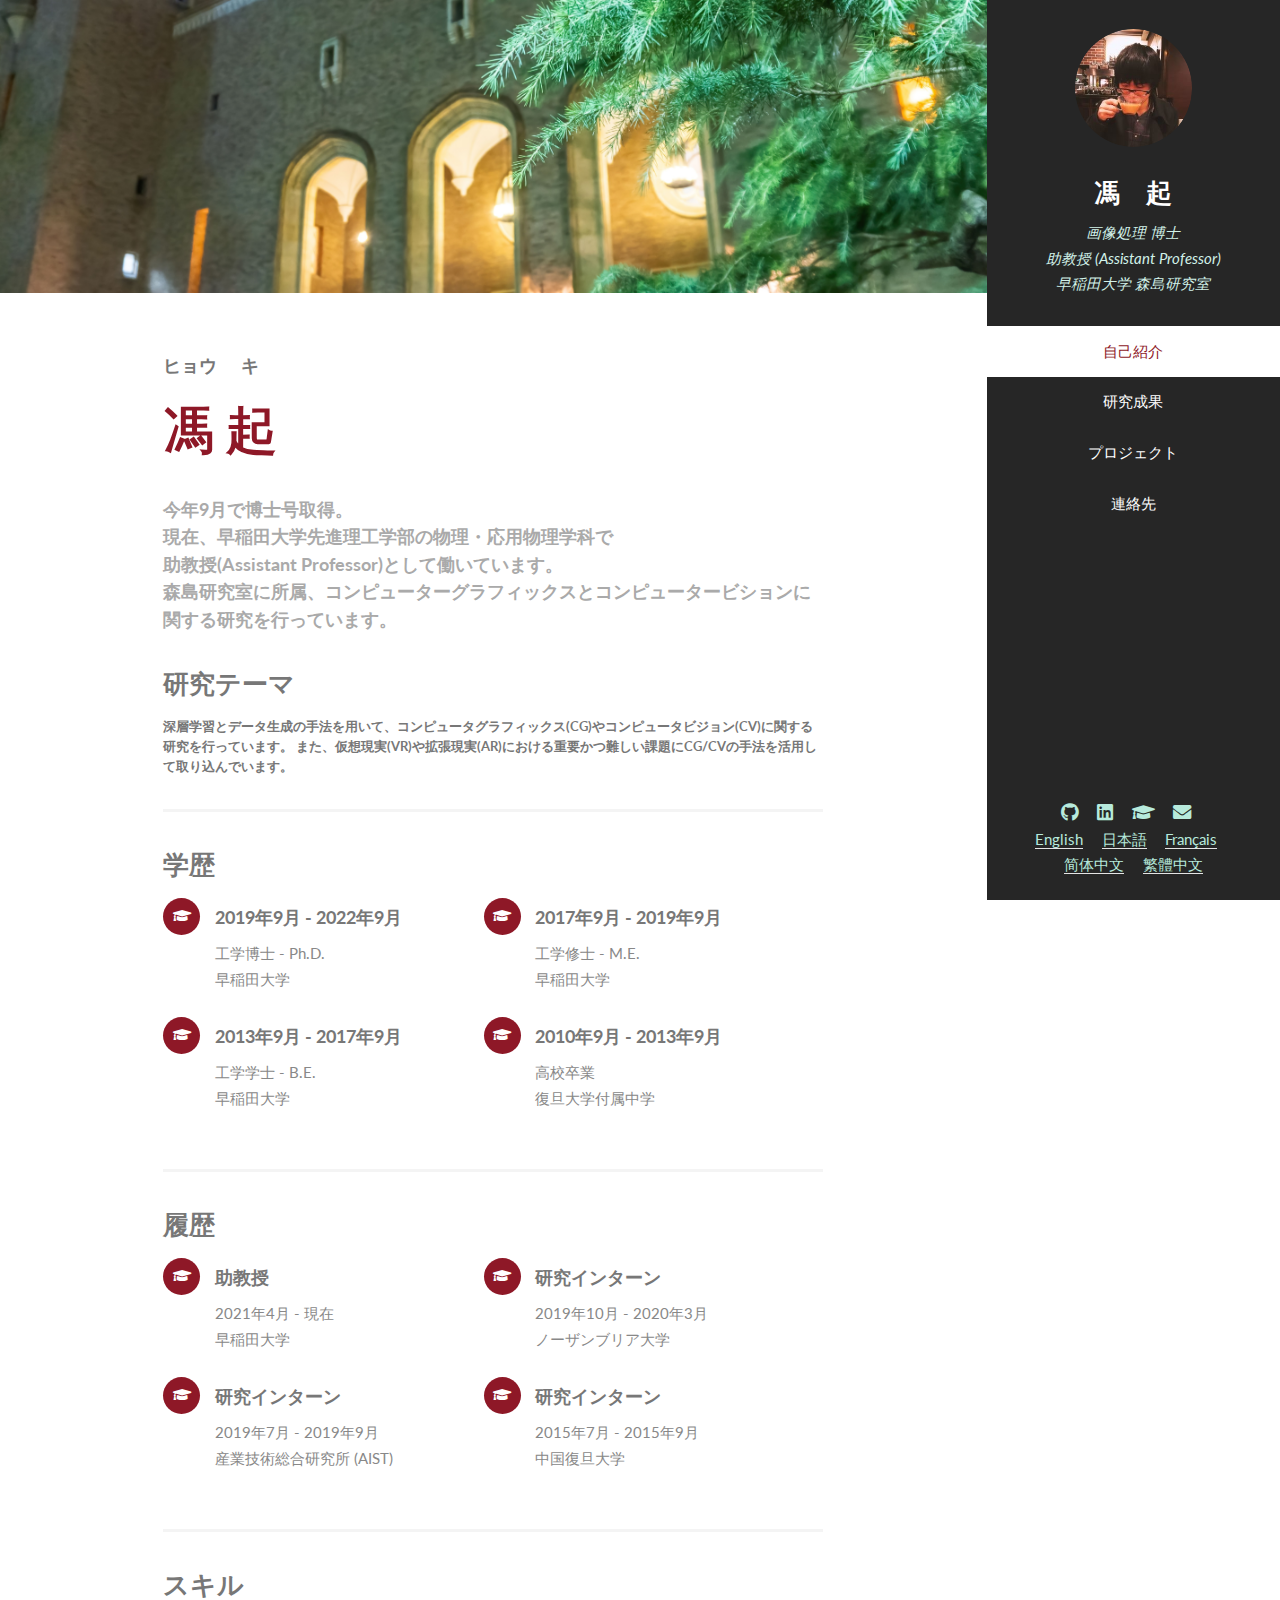
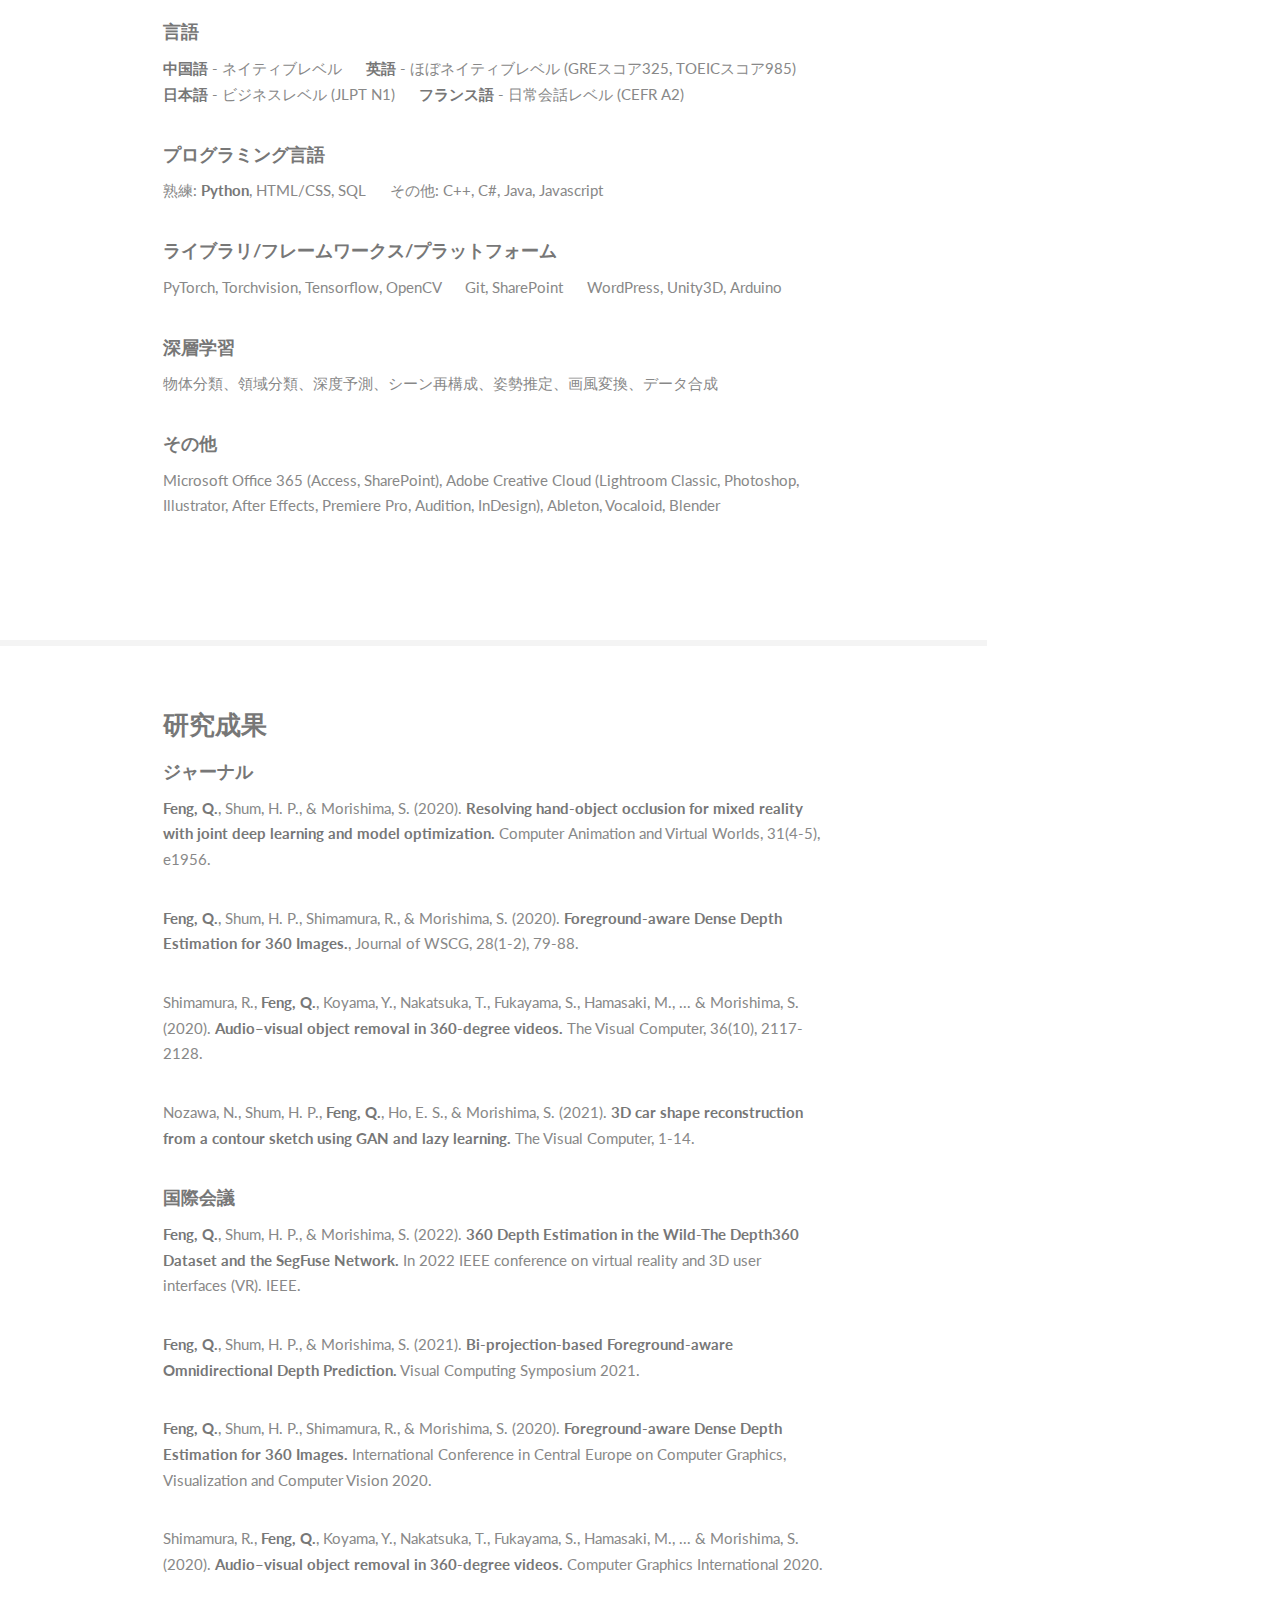
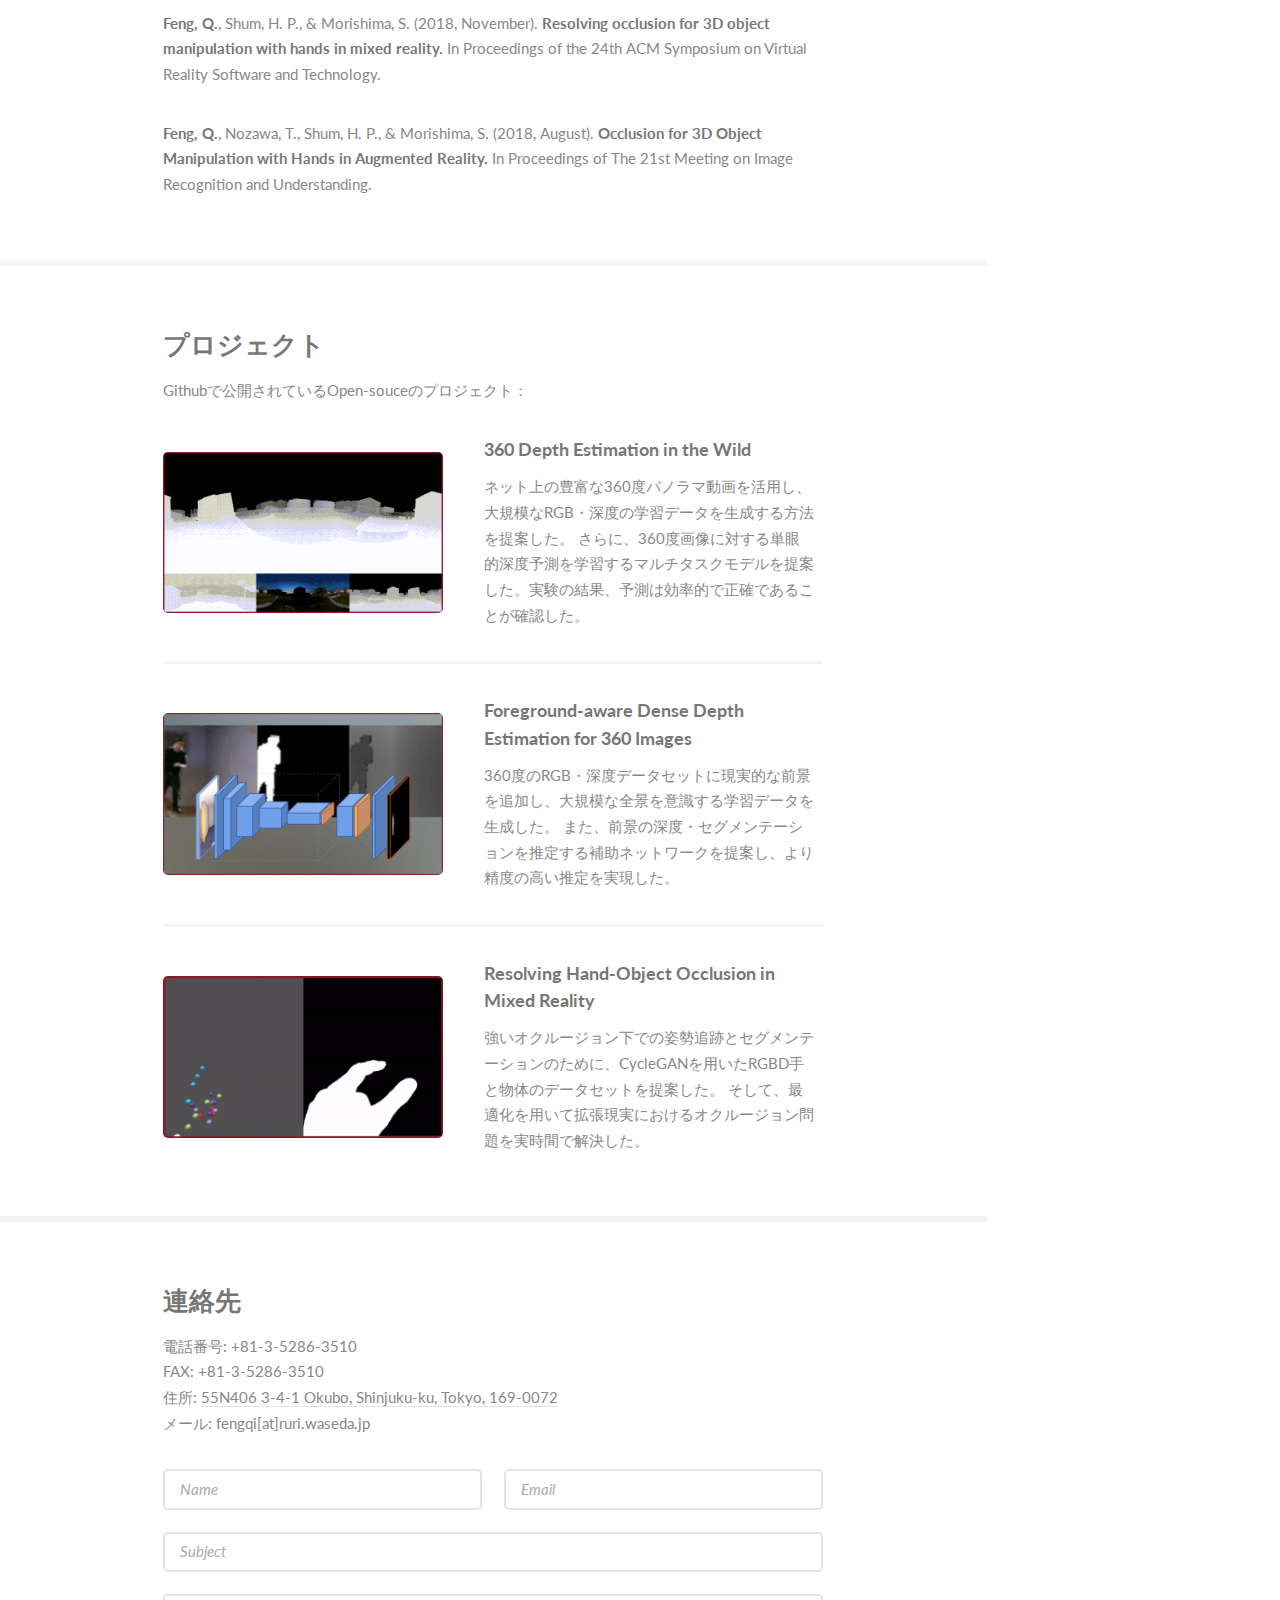
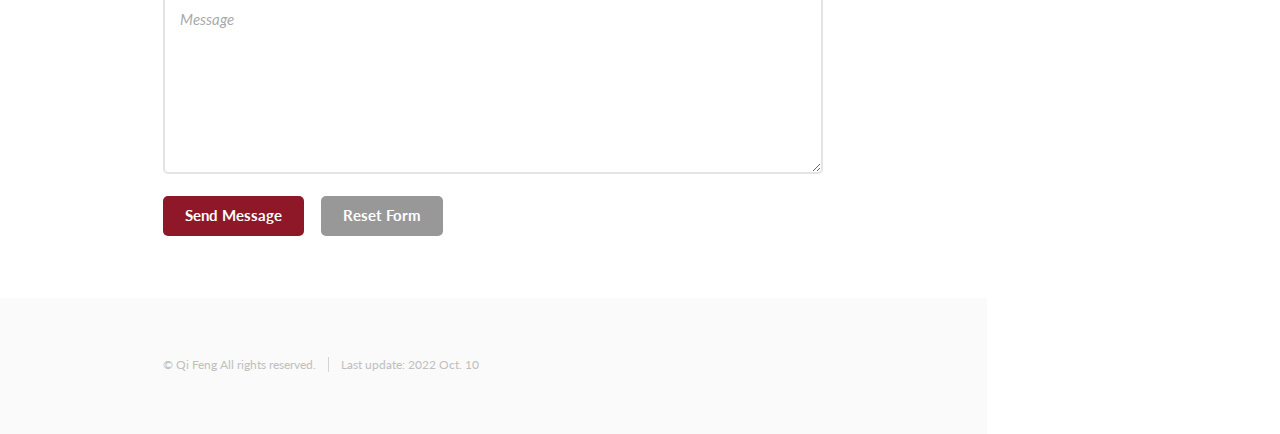
==== commit dc5e5215: "Update ja.html" ====
--- a/ja.html
+++ b/ja.html
@@ -56,7 +56,7 @@
 								</div>
 								<div class="container">
 									<header class="major">
-										<h4>ヒョウ&nbsp;&nbsp;キ</h4>
+										<h4>ヒョウ&nbsp;&nbsp;&nbsp;&nbsp;&nbsp;&nbsp;キ</h4>
 										<h2>馮 起</h2>
 										<h4><p> 今年9月で博士号取得。<br />
 											現在、早稲田大学先進理工学部の物理・応用物理学科で <br />
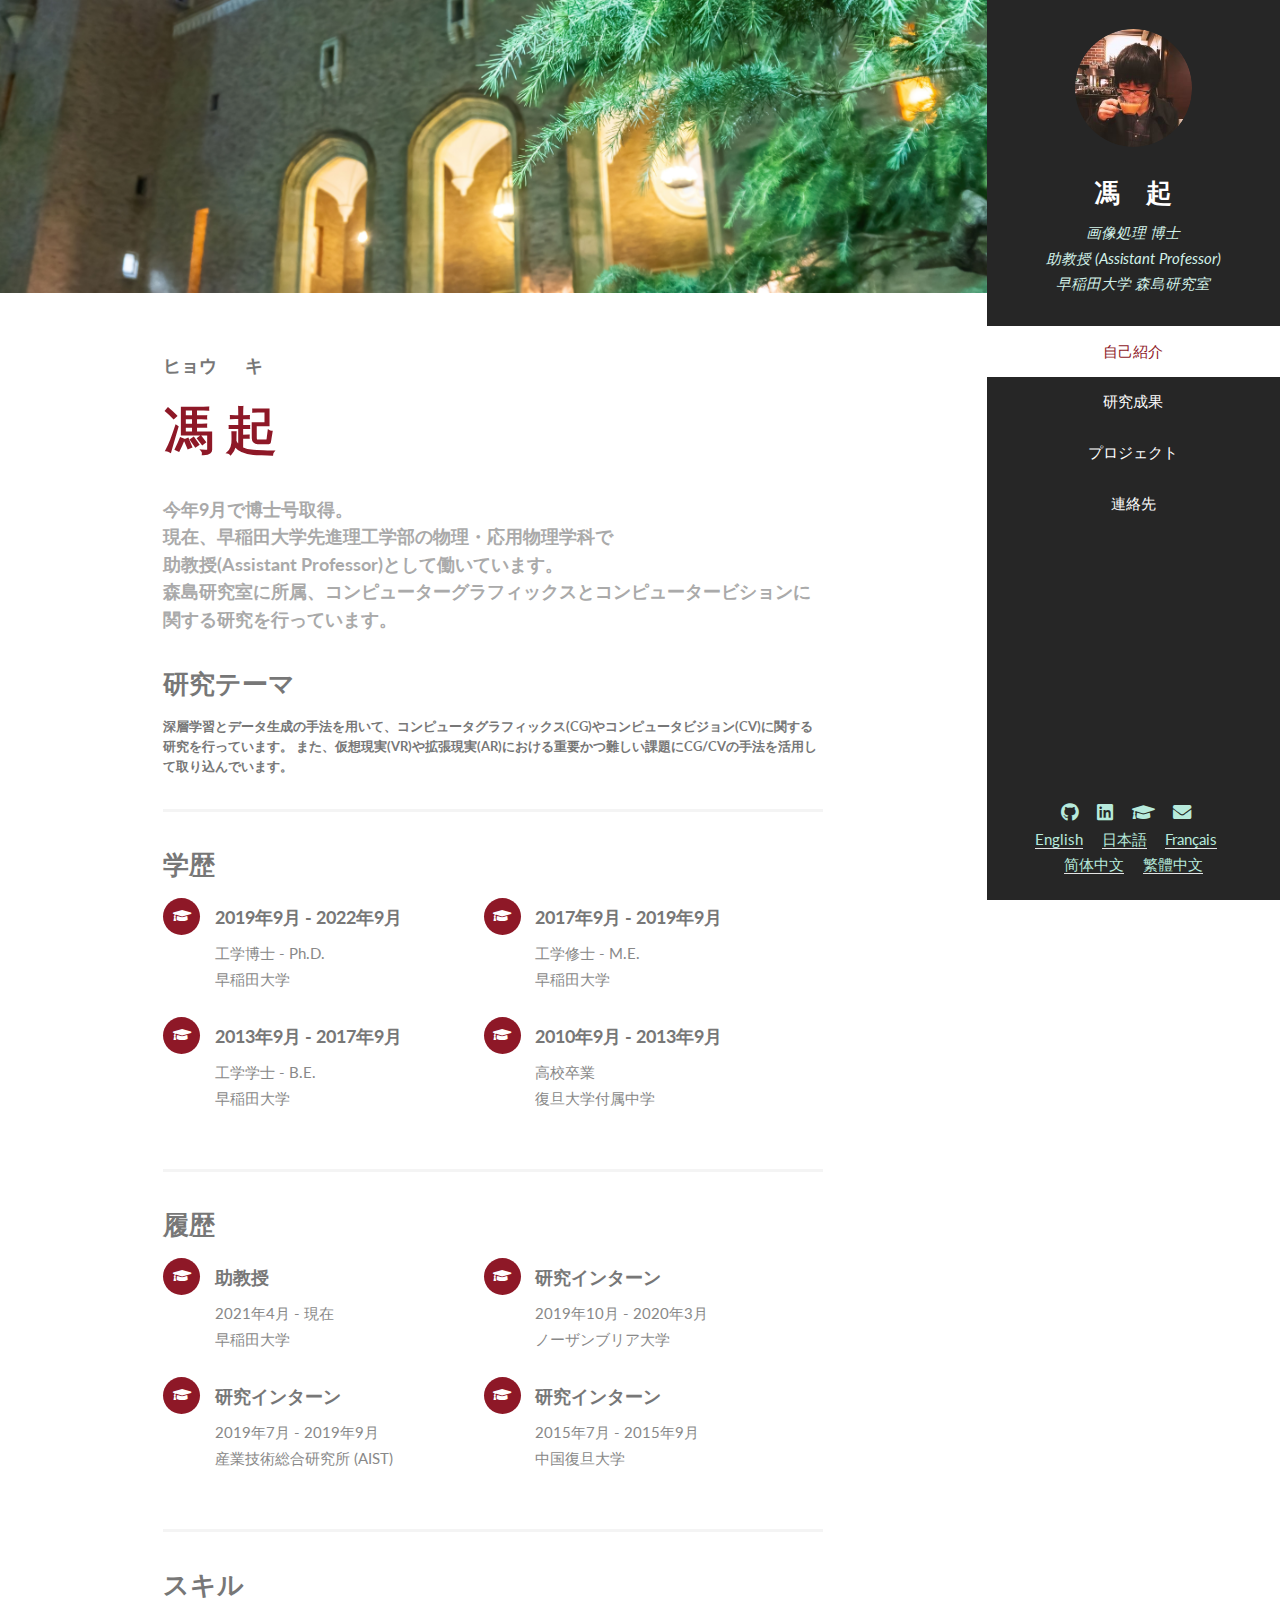
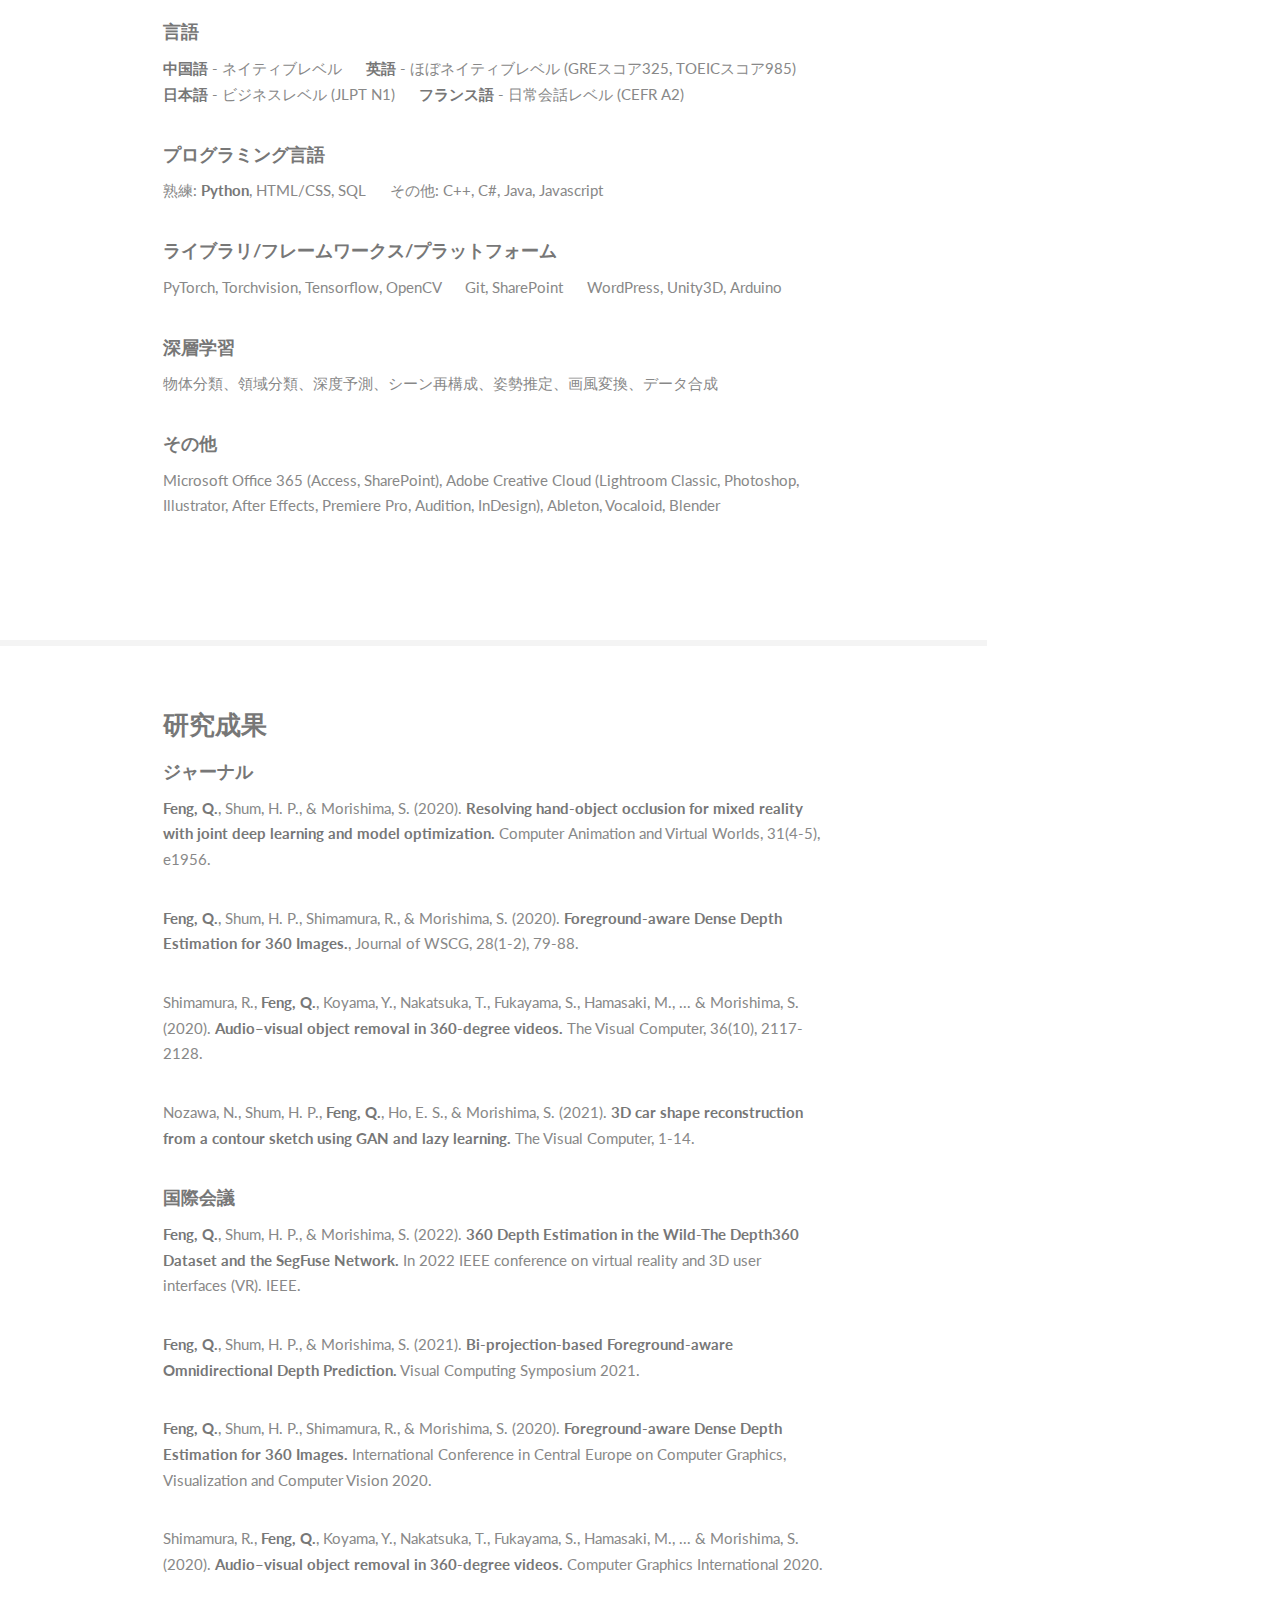
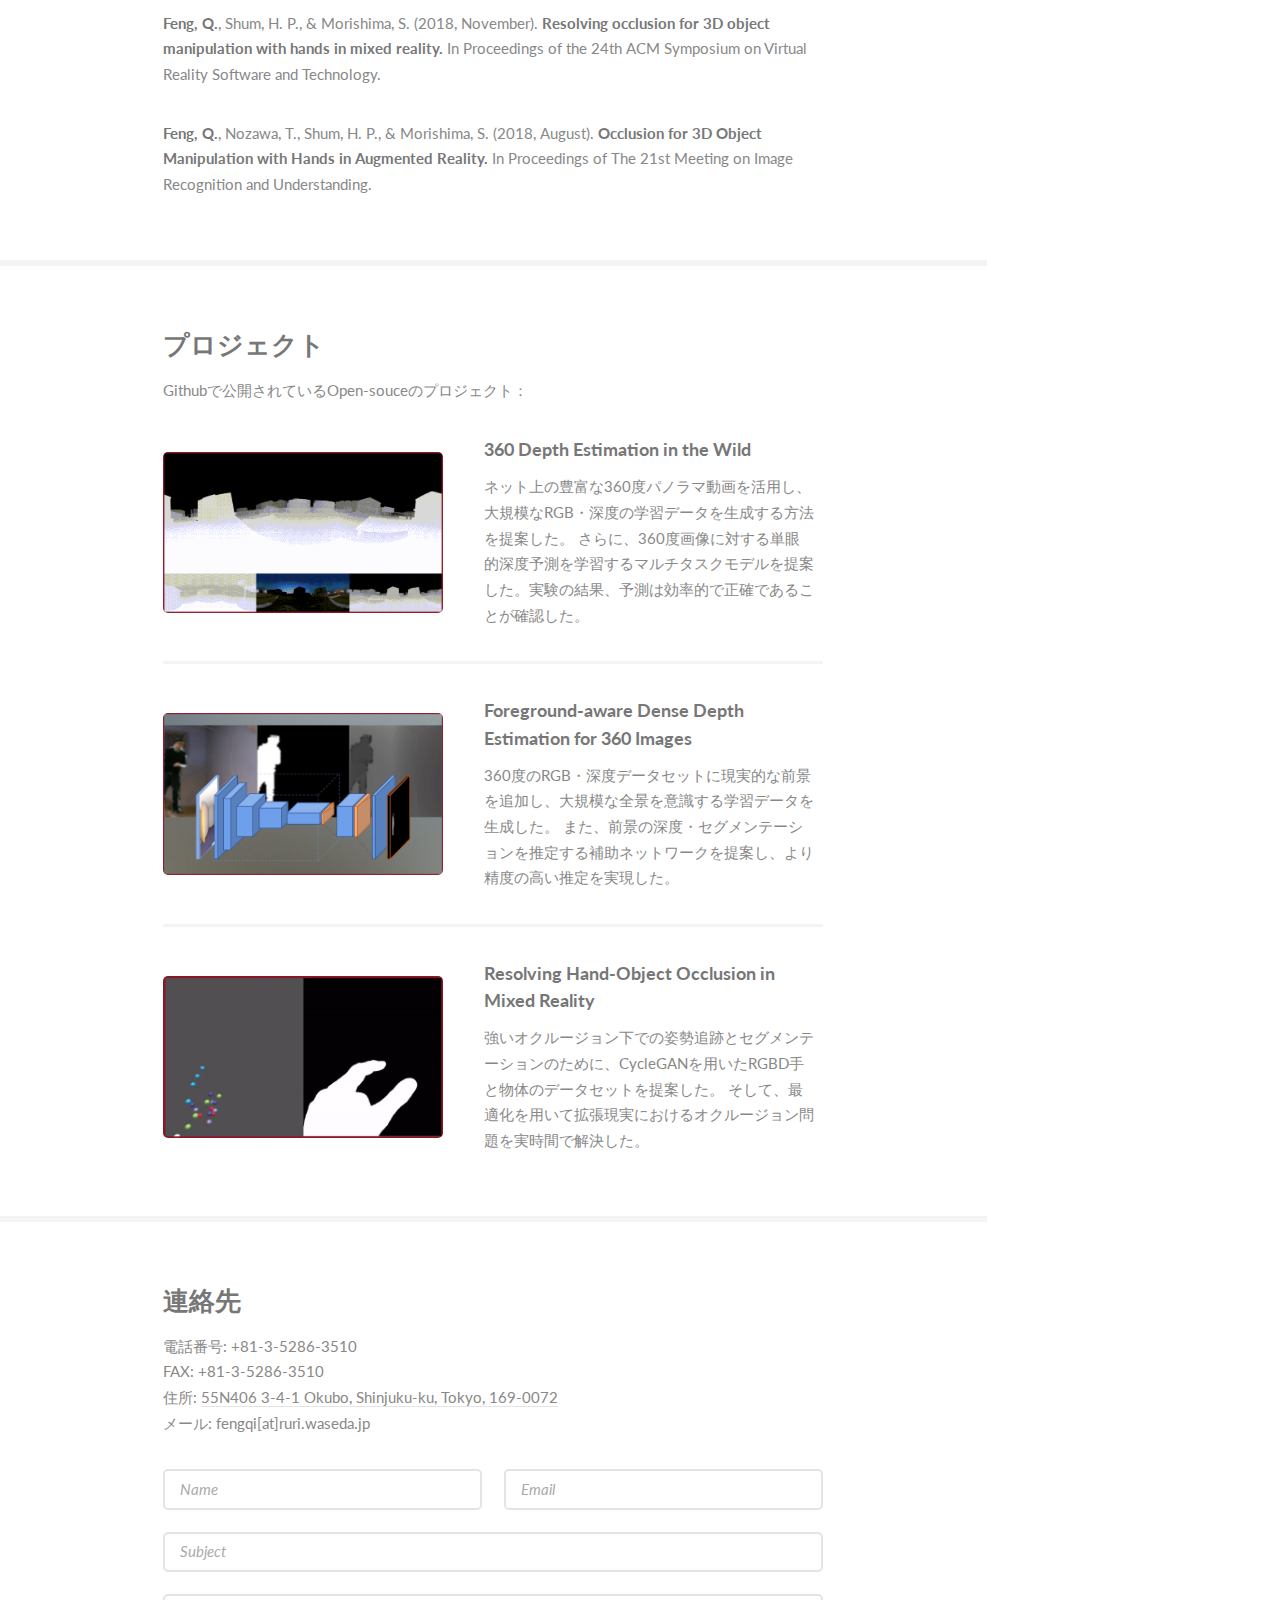
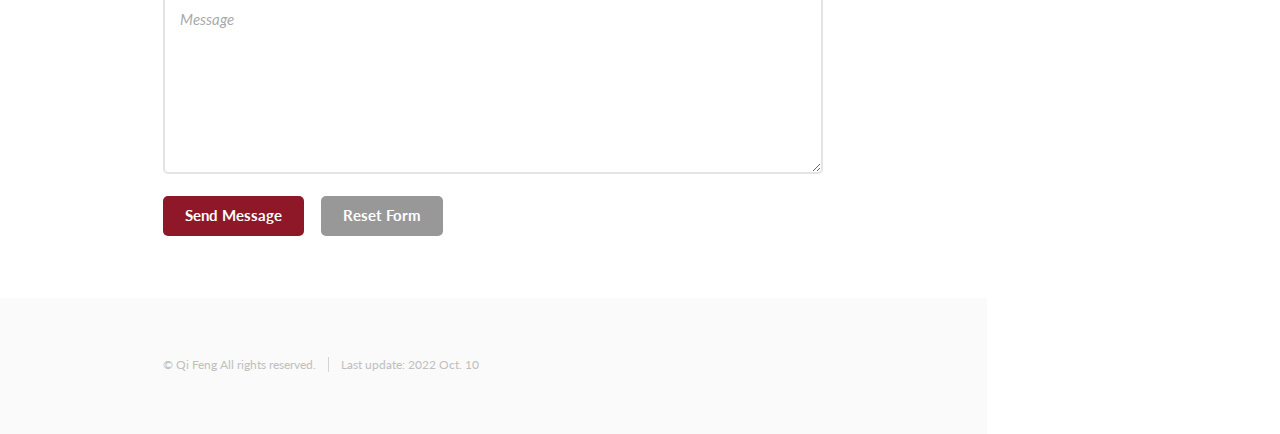
==== commit e9a3c59a: "Update ja.html" ====
--- a/ja.html
+++ b/ja.html
@@ -56,7 +56,7 @@
 								</div>
 								<div class="container">
 									<header class="major">
-										<h4>ヒョウ&nbsp;&nbsp;&nbsp;&nbsp;&nbsp;&nbsp;キ</h4>
+										<h4>ヒョウ&nbsp;&nbsp;&nbsp;&nbsp;&nbsp;&nbsp;&nbsp;キ</h4>
 										<h2>馮 起</h2>
 										<h4><p> 今年9月で博士号取得。<br />
 											現在、早稲田大学先進理工学部の物理・応用物理学科で <br />
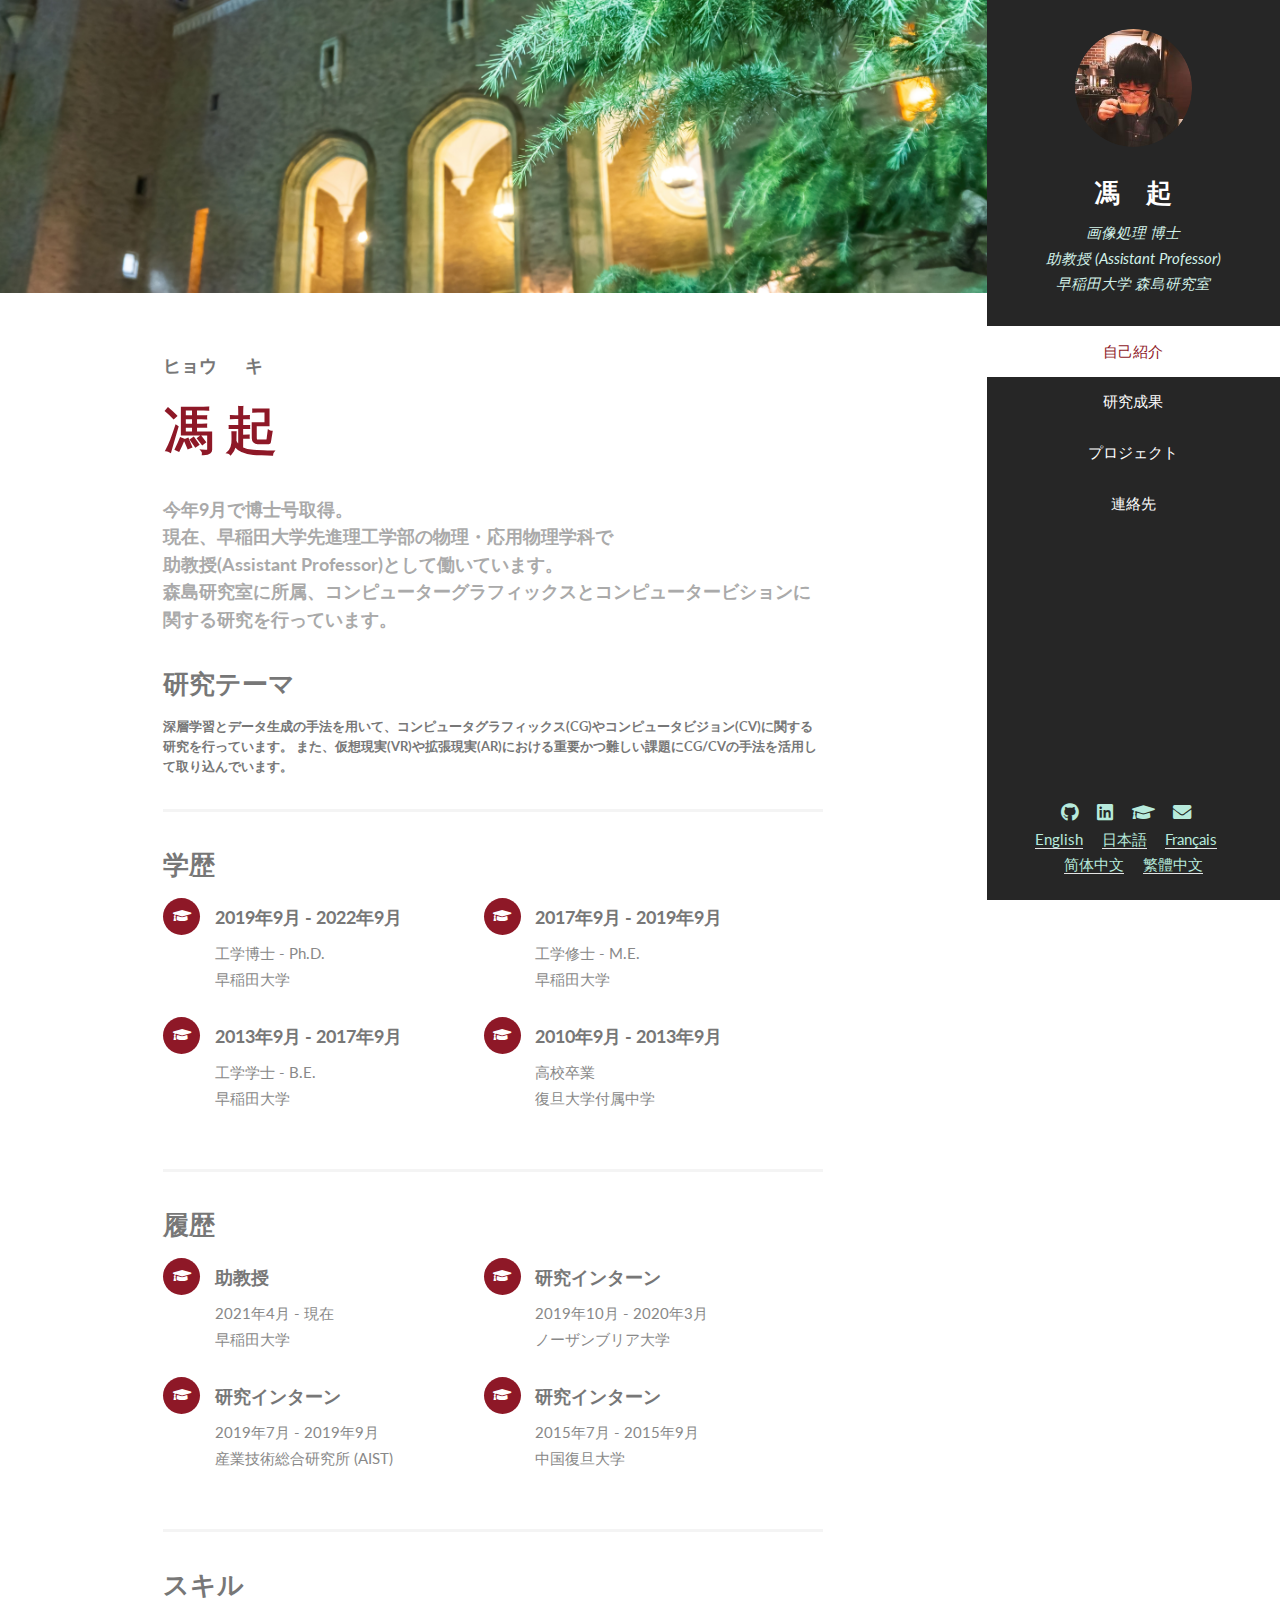
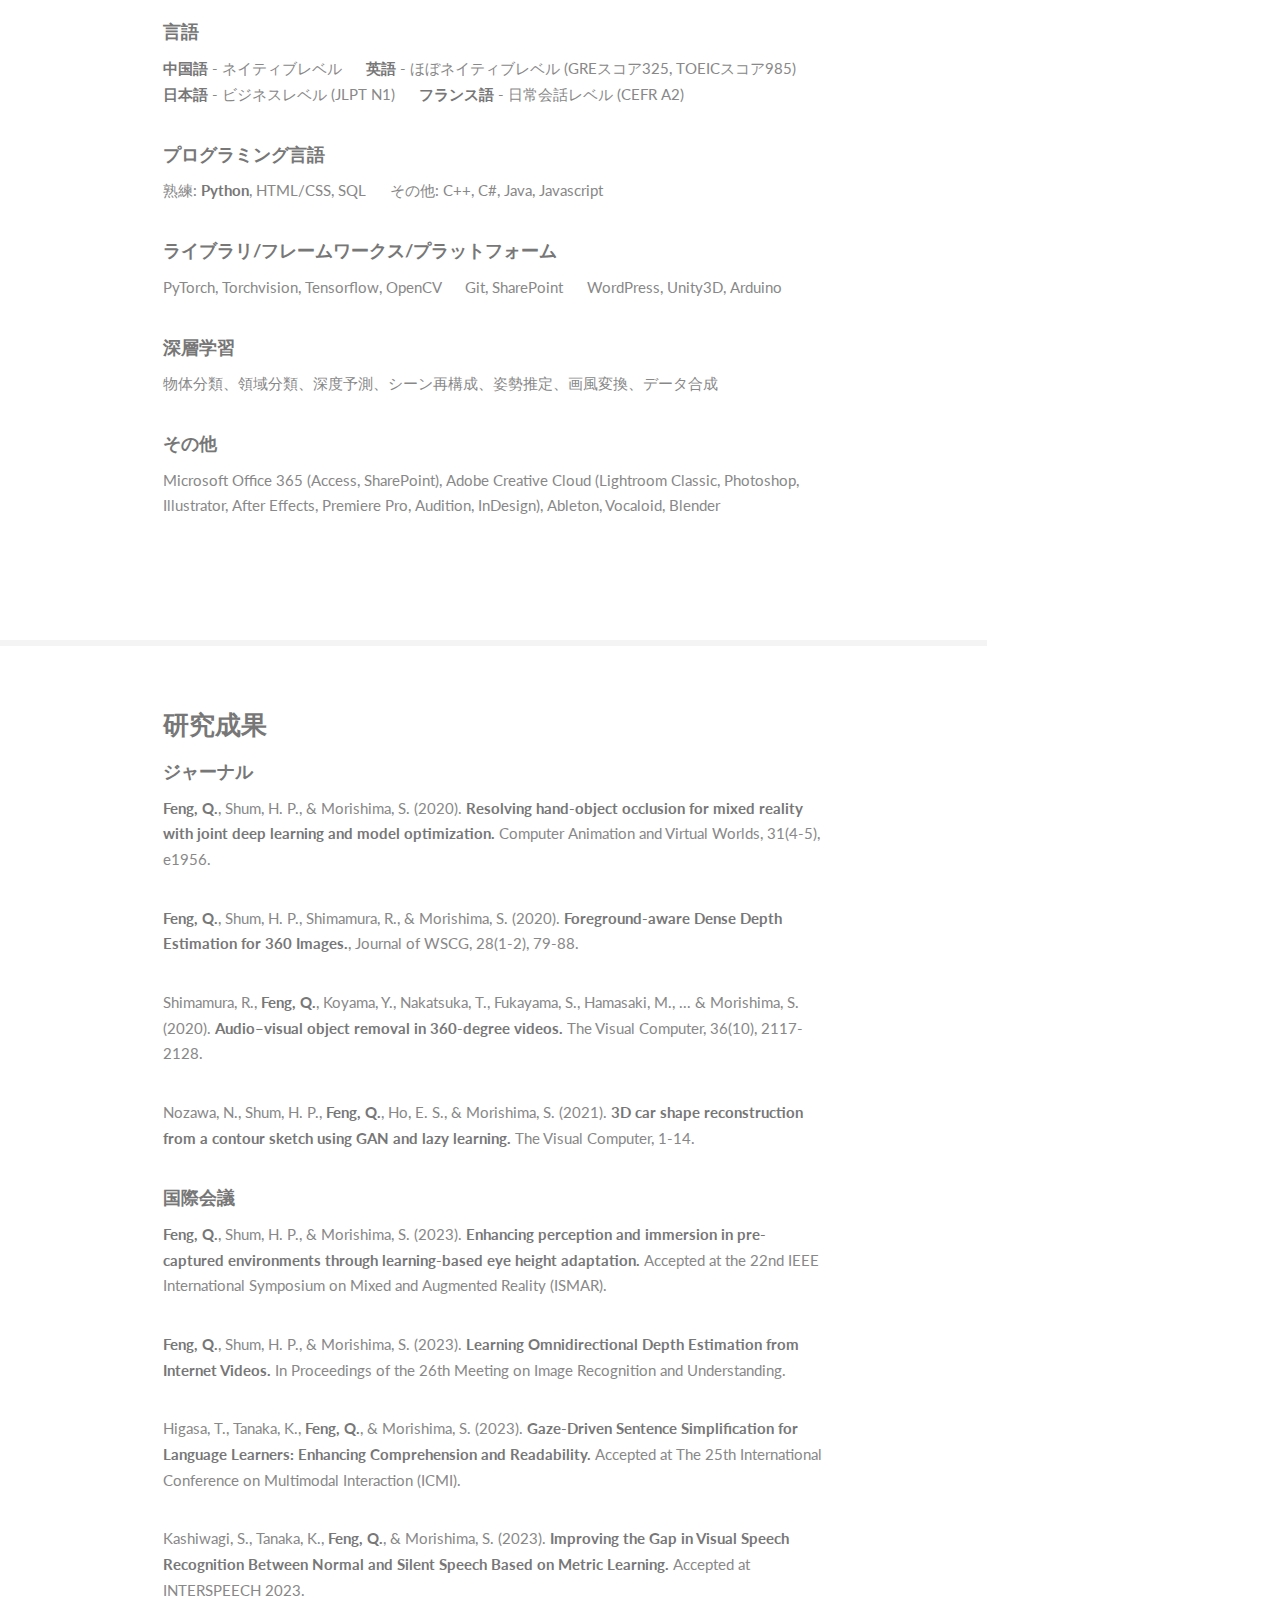
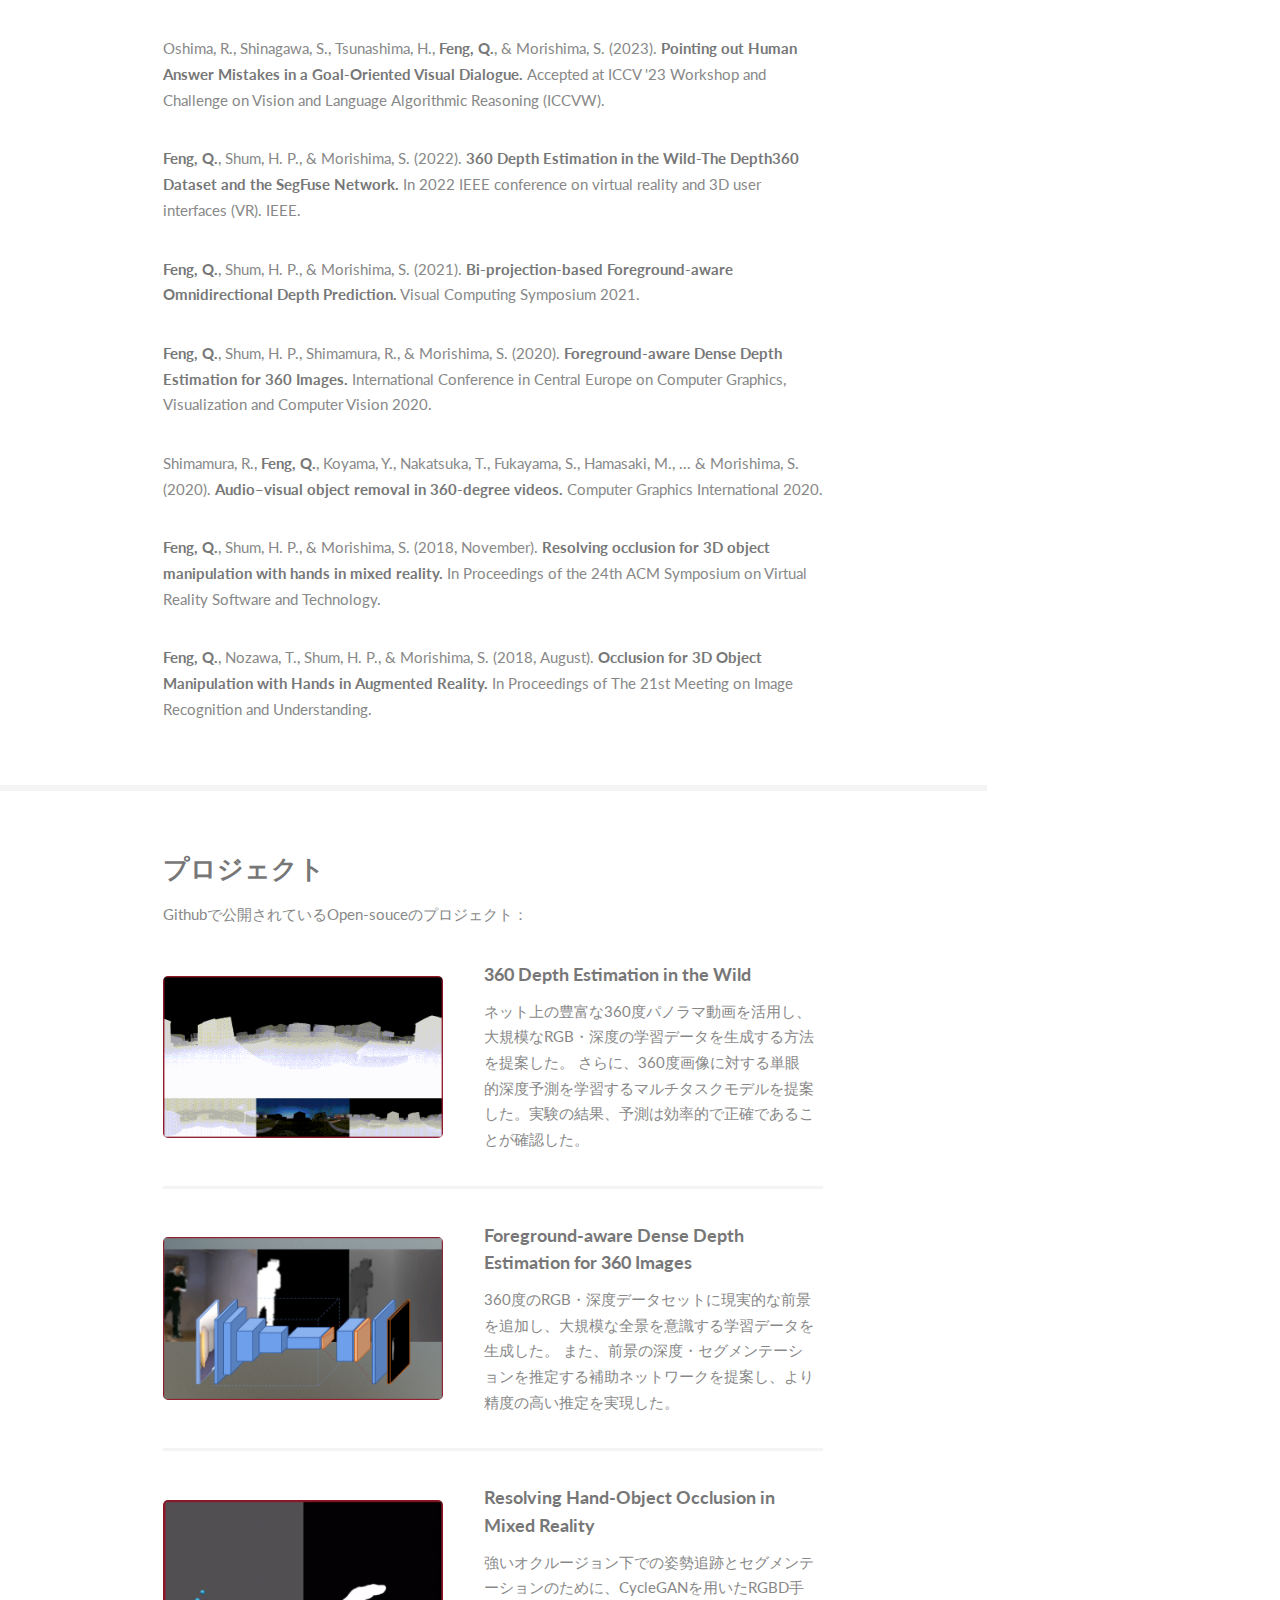
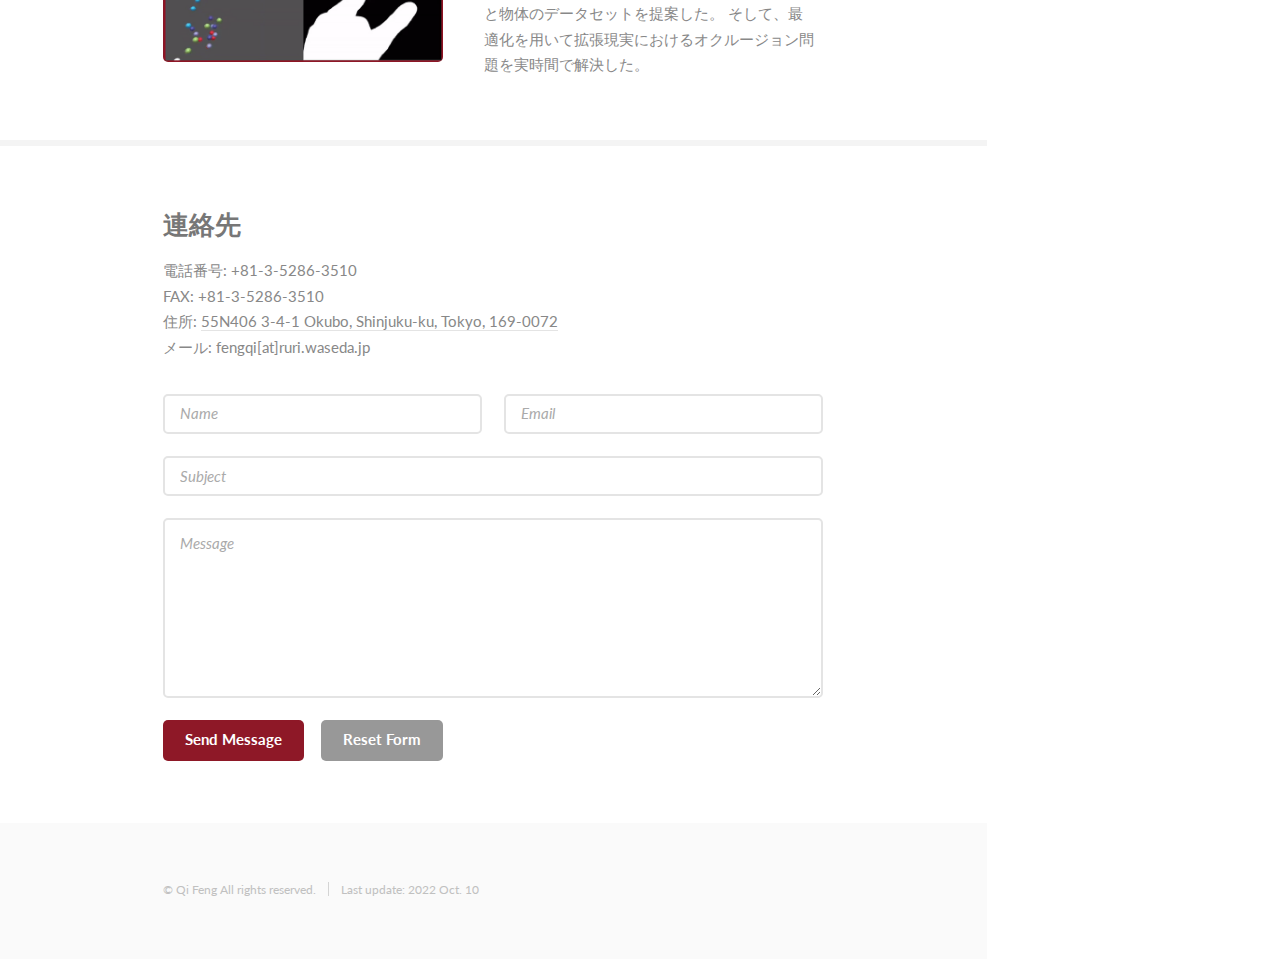
==== commit 2068ac9a: "Updated information" ====
--- a/ja.html
+++ b/ja.html
@@ -14,7 +14,7 @@
 				<header>
 					<span class="image avatar"><img src="images/avatar.jpg" alt="" /></span>
 					<h1 id="logo"><a href="#">馮　起</a></h1>
-					<p>画像処理 博士<br /> 
+					<p>画像処理 博士<br />
 					助教授 (Assistant Professor) <br />
 					早稲田大学 森島研究室</p>
 				</header>
@@ -38,7 +38,7 @@
 						<li><a href="/fr.html">Français</a></li><br />
 						<li><a href="/zh-cn.html">简体中文</a></li>
 						<li><a href="/zh-cht.html">繁體中文</a></li>
-						
+
 					</ul>
 				</footer>
 			</section>
@@ -134,6 +134,11 @@
 												<p>Shimamura, R., <b>Feng, Q.</b>, Koyama, Y., Nakatsuka, T., Fukayama, S., Hamasaki, M., ... & Morishima, S. (2020). <b>Audio–visual object removal in 360-degree videos.</b> The Visual Computer, 36(10), 2117-2128.</p>
 												<p>Nozawa, N., Shum, H. P., <b>Feng, Q.</b>, Ho, E. S., & Morishima, S. (2021). <b>3D car shape reconstruction from a contour sketch using GAN and lazy learning.</b> The Visual Computer, 1-14.</p>
 												<h4>国際会議</h4>
+												<p><b>Feng, Q.</b>, Shum, H. P., & Morishima, S. (2023). <b>Enhancing perception and immersion in pre-captured environments through learning-based eye height adaptation.</b> Accepted at the 22nd IEEE International Symposium on Mixed and Augmented Reality (ISMAR).</p>
+												<p><b>Feng, Q.</b>, Shum, H. P., & Morishima, S. (2023). <b>Learning Omnidirectional Depth Estimation from Internet Videos.</b> In Proceedings of the 26th Meeting on Image Recognition and Understanding.</p>
+												<p>Higasa, T., Tanaka, K., <b>Feng, Q.</b>, & Morishima, S. (2023). <b>Gaze-Driven Sentence Simplification for Language Learners: Enhancing Comprehension and Readability.</b> Accepted at The 25th International Conference on Multimodal Interaction (ICMI).</p>
+												<p>Kashiwagi, S., Tanaka, K., <b>Feng, Q.</b>, & Morishima, S. (2023). <b>Improving the Gap in Visual Speech Recognition Between Normal and Silent Speech Based on Metric Learning.</b> Accepted at INTERSPEECH 2023.</p>
+												<p>Oshima, R., Shinagawa, S., Tsunashima, H., <b>Feng, Q.</b>, & Morishima, S. (2023). <b>Pointing out Human Answer Mistakes in a Goal-Oriented Visual Dialogue.</b> Accepted at ICCV '23 Workshop and Challenge on Vision and Language Algorithmic Reasoning (ICCVW).</p>
 												<p><b>Feng, Q.</b>, Shum, H. P., & Morishima, S. (2022). <b>360 Depth Estimation in the Wild-The Depth360 Dataset and the SegFuse Network.</b> In 2022 IEEE conference on virtual reality and 3D user interfaces (VR). IEEE.</p>
 												<p><b>Feng, Q.</b>, Shum, H. P., & Morishima, S. (2021). <b>Bi-projection-based Foreground-aware Omnidirectional Depth Prediction.</b> Visual Computing Symposium 2021.</p>
 												<p><b>Feng, Q.</b>, Shum, H. P., Shimamura, R., & Morishima, S. (2020). <b>Foreground-aware Dense Depth Estimation for 360 Images.</b> International Conference in Central Europe on Computer Graphics, Visualization and Computer Vision 2020.</p>
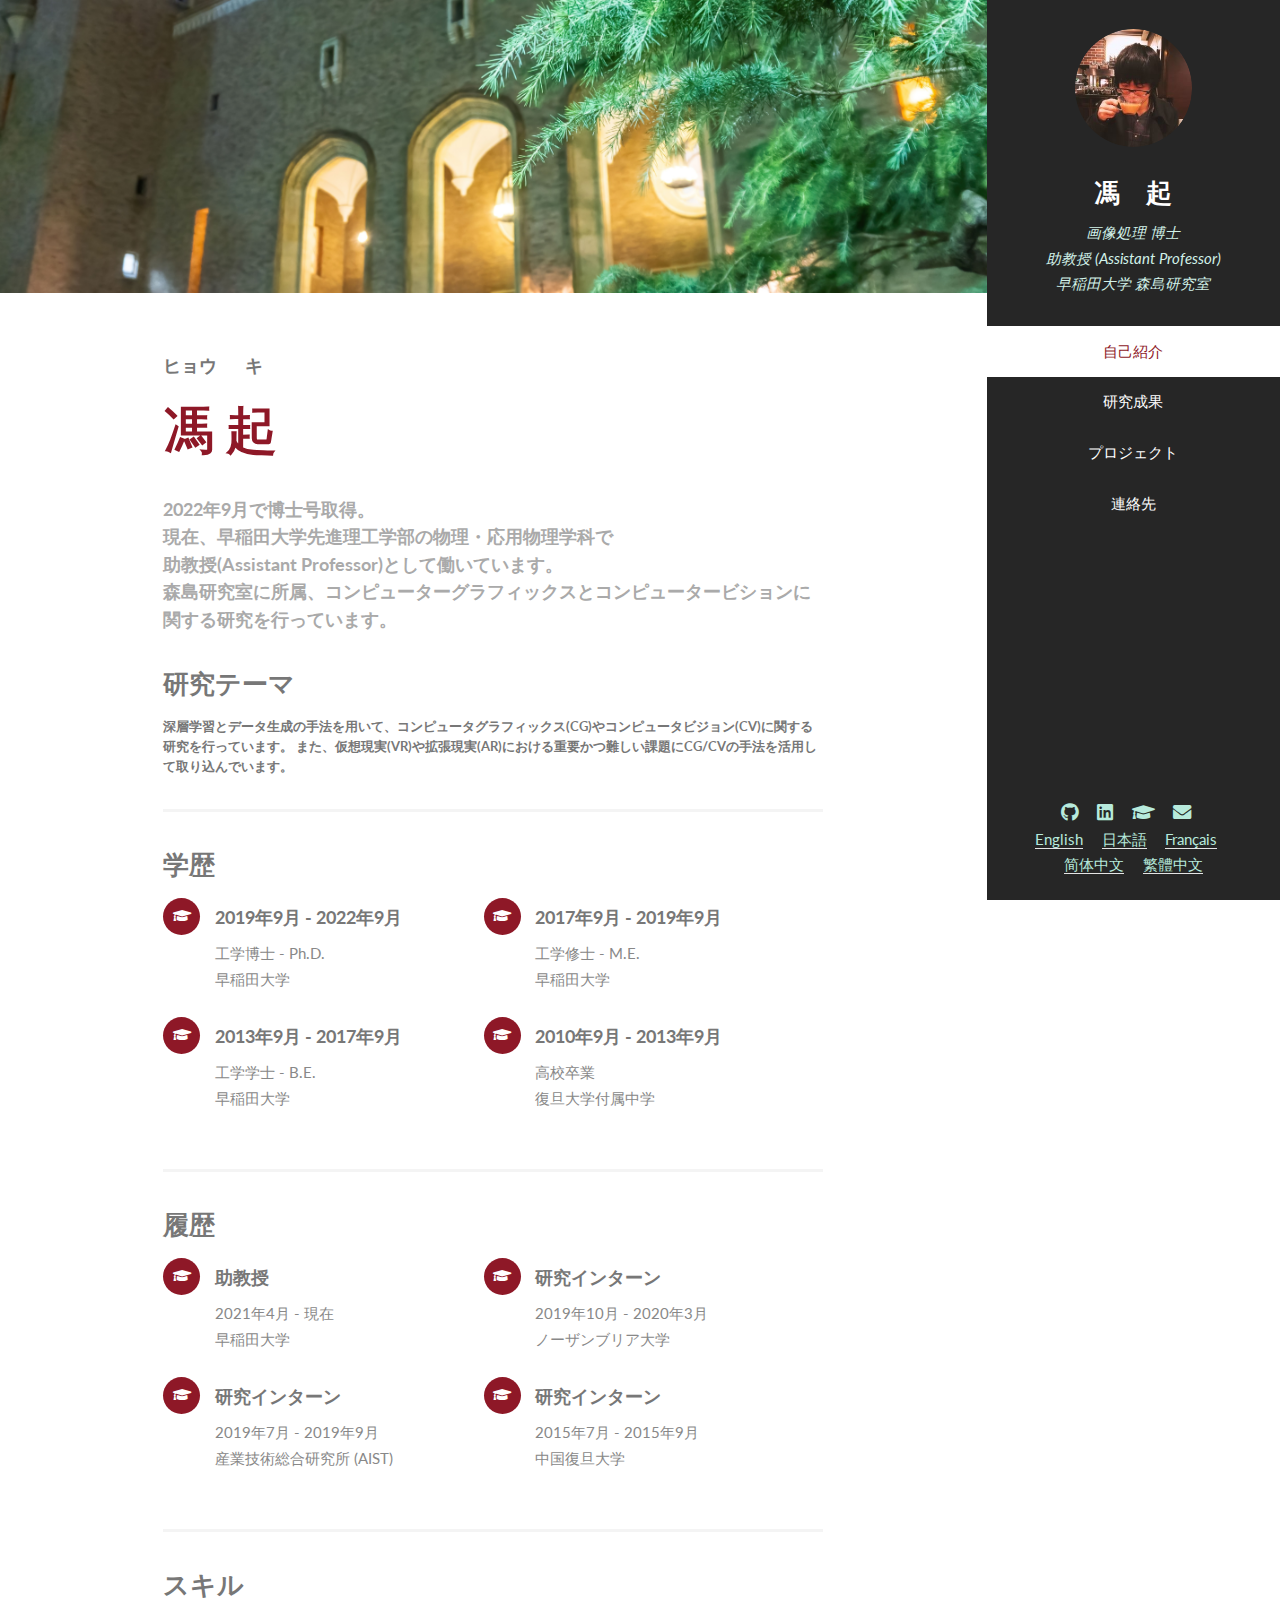
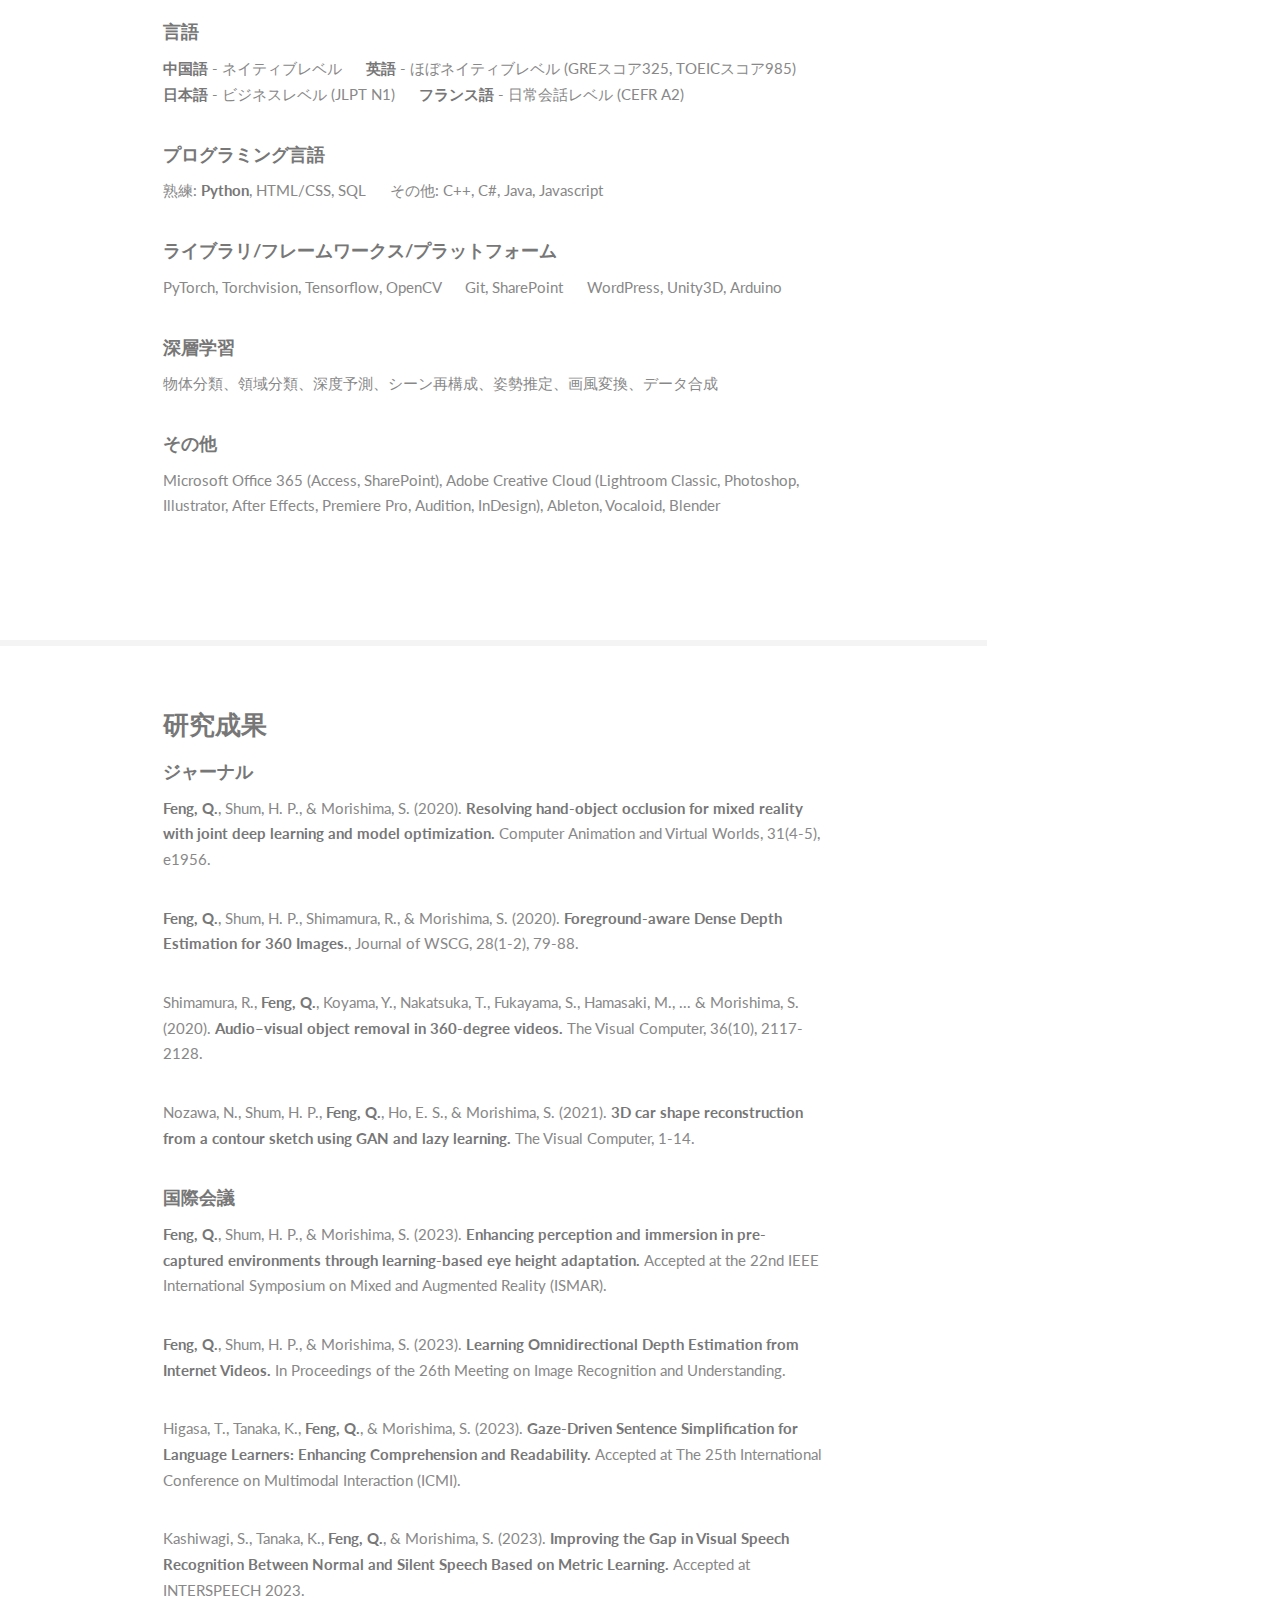
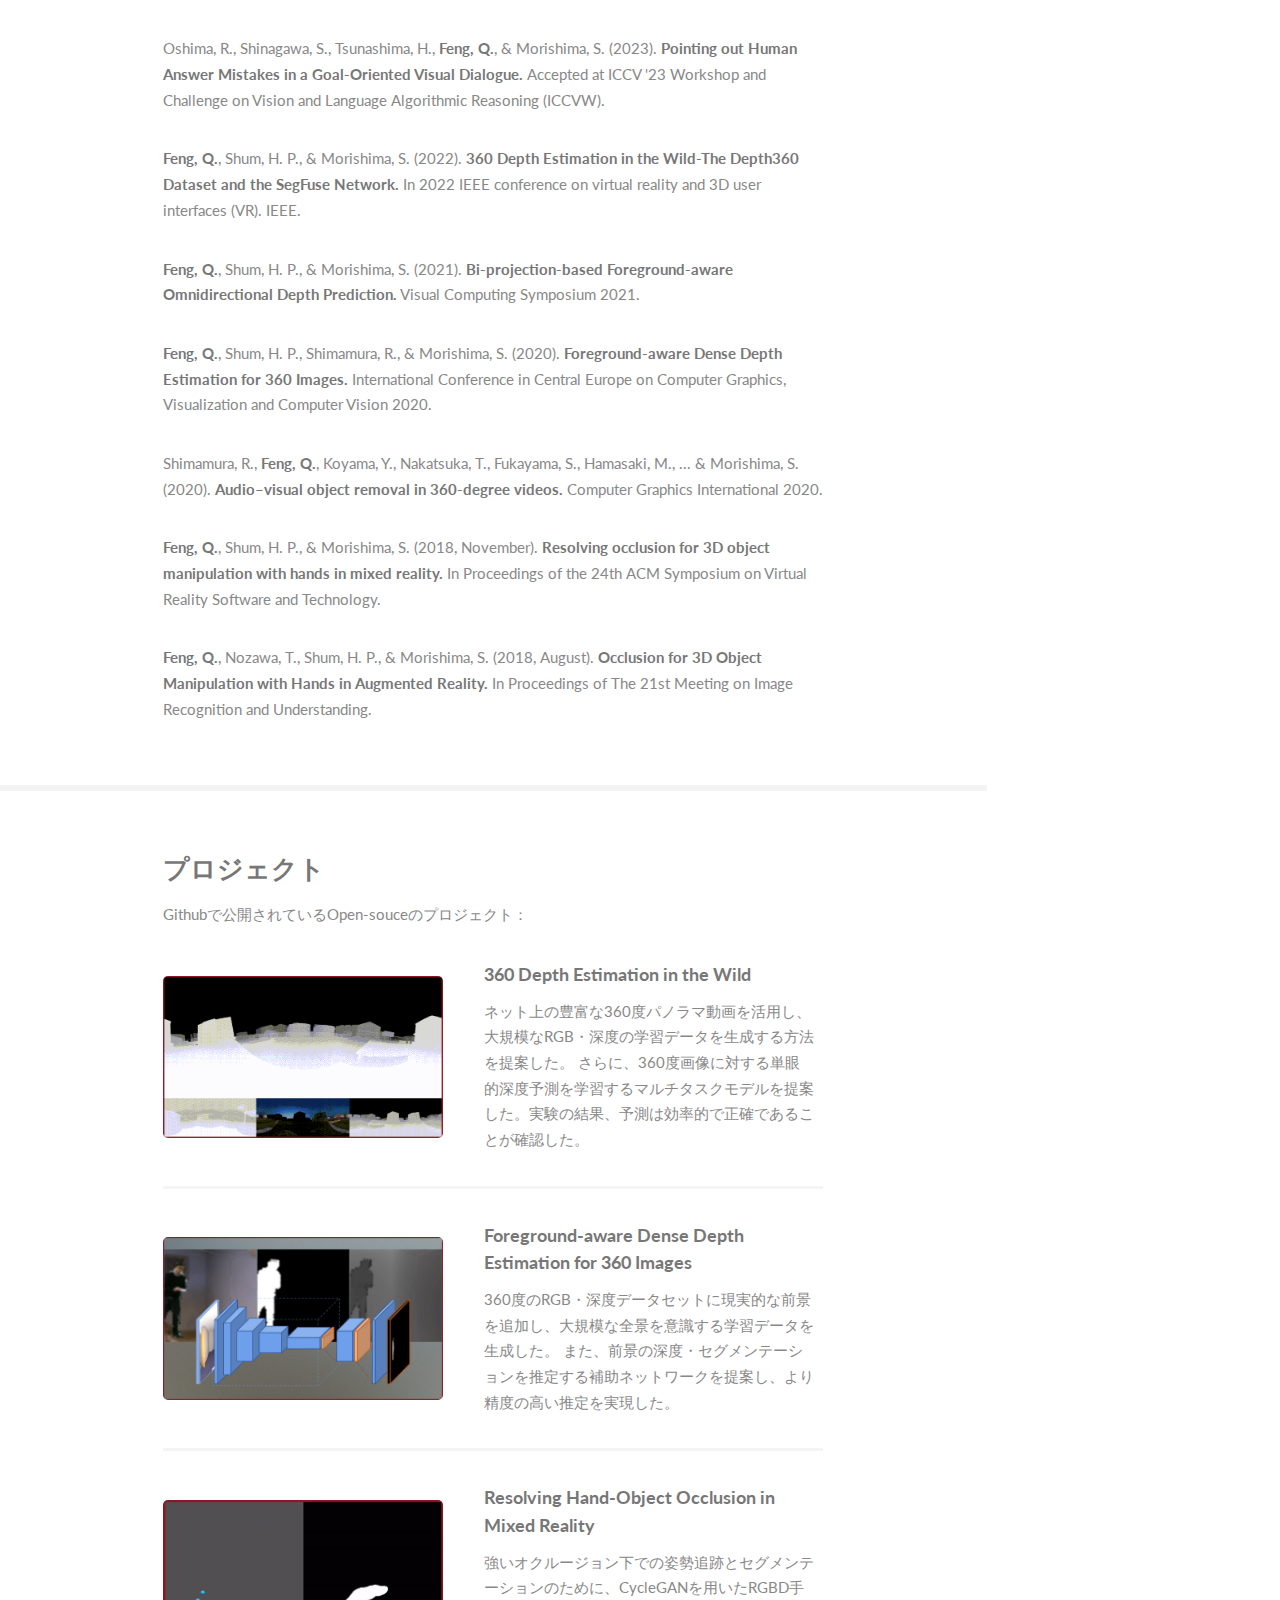
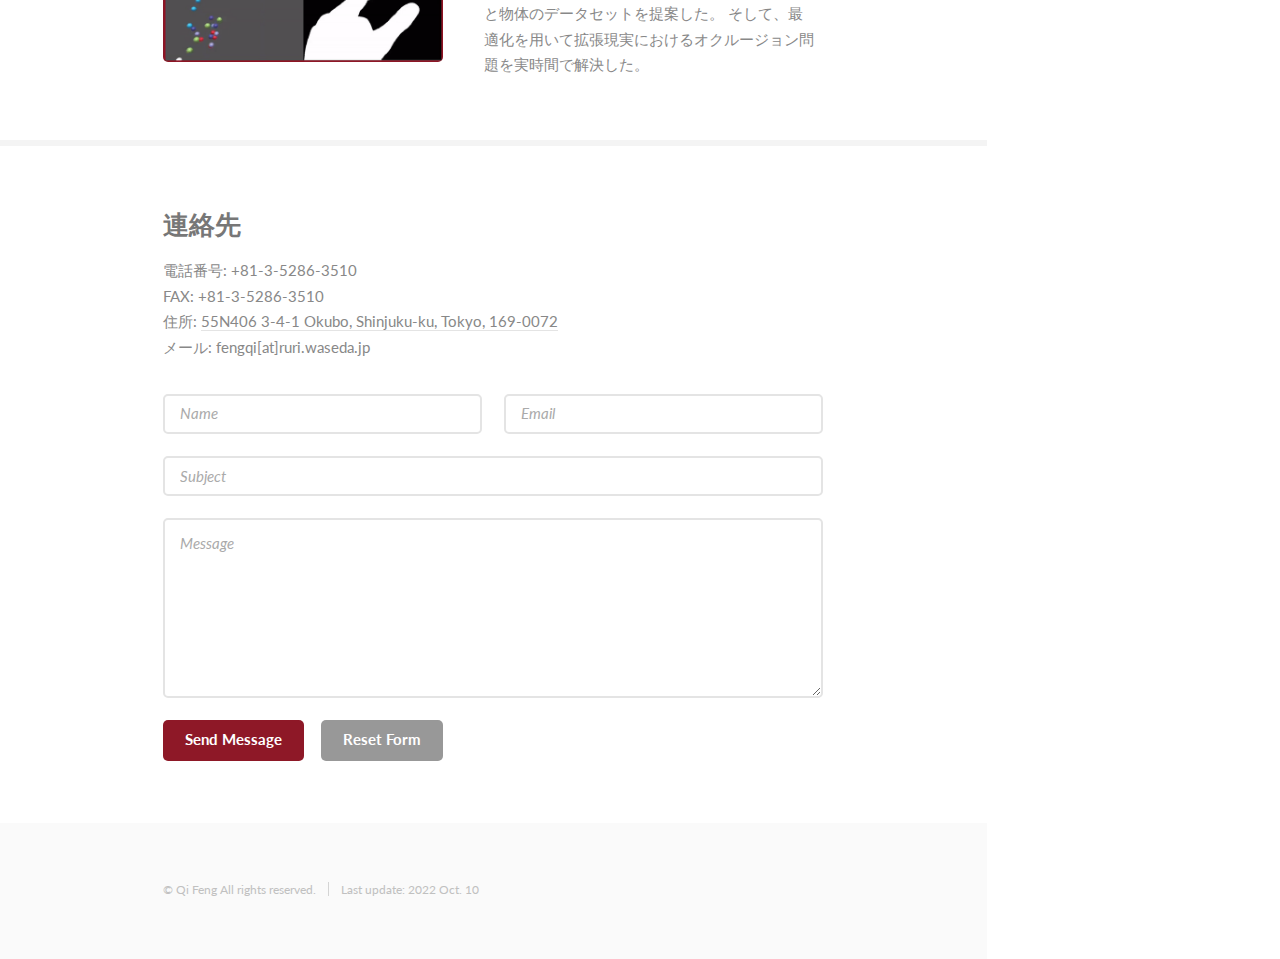
==== commit f612f867: "Updated information" ====
--- a/ja.html
+++ b/ja.html
@@ -58,7 +58,7 @@
 									<header class="major">
 										<h4>ヒョウ&nbsp;&nbsp;&nbsp;&nbsp;&nbsp;&nbsp;&nbsp;キ</h4>
 										<h2>馮 起</h2>
-										<h4><p> 今年9月で博士号取得。<br />
+										<h4><p> 2022年9月で博士号取得。<br />
 											現在、早稲田大学先進理工学部の物理・応用物理学科で <br />
 											助教授(Assistant Professor)として働いています。<br />
 											<a href="https://morishima-lab.jp/">森島研究室</a>に所属、コンピューターグラフィックスとコンピュータービションに関する研究を行っています。</p></h4>
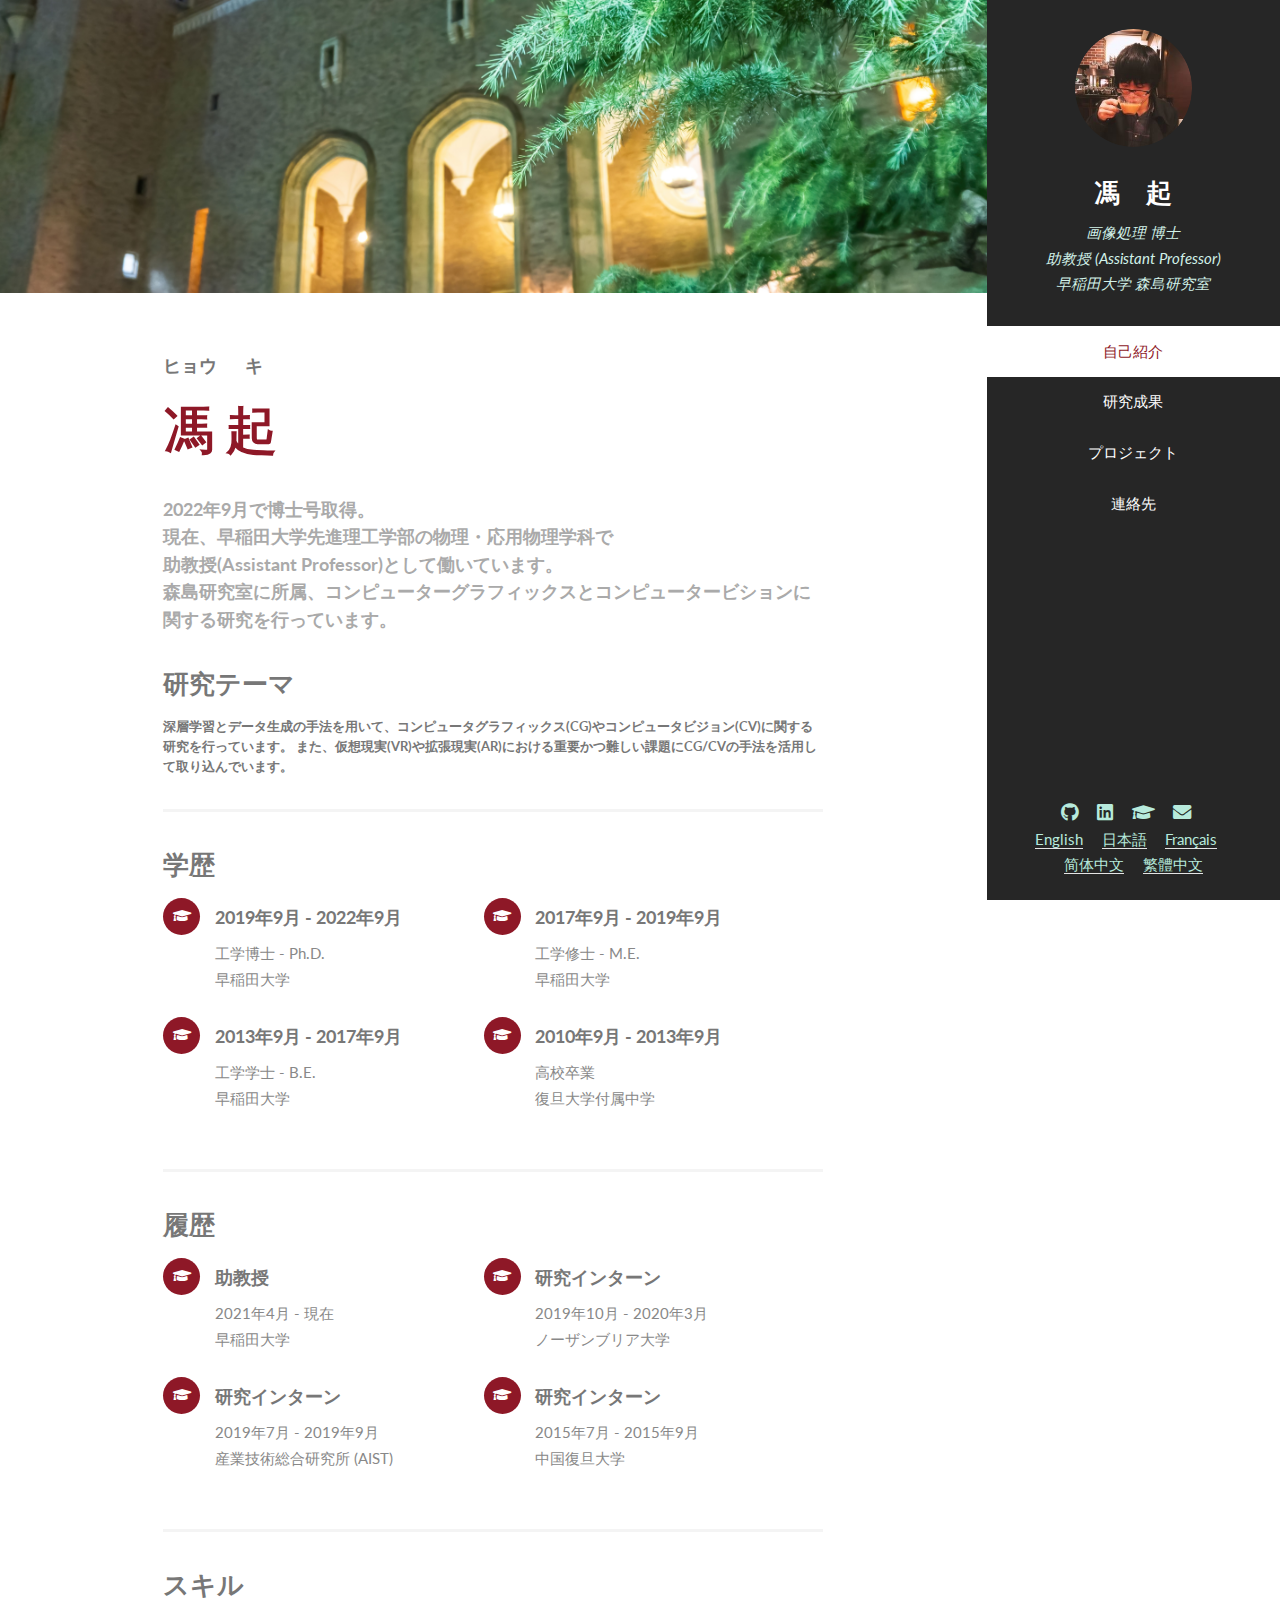
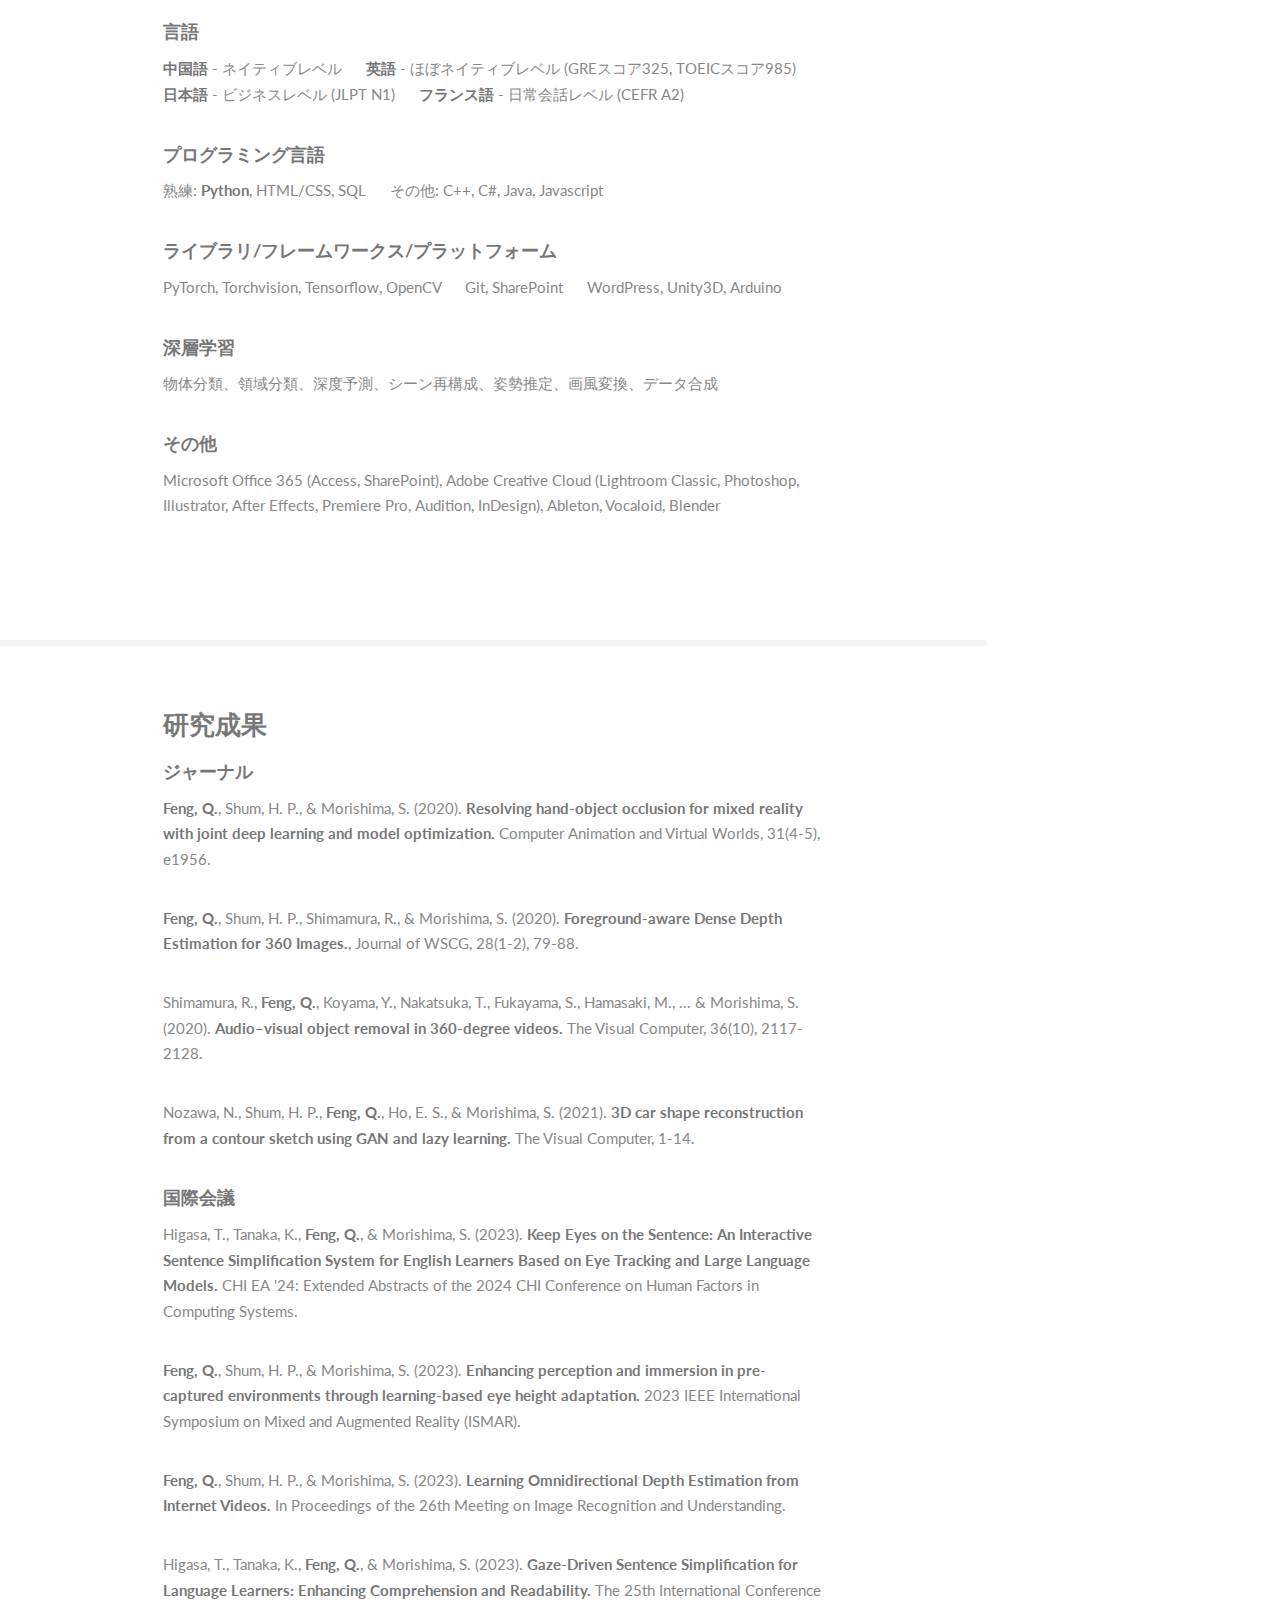
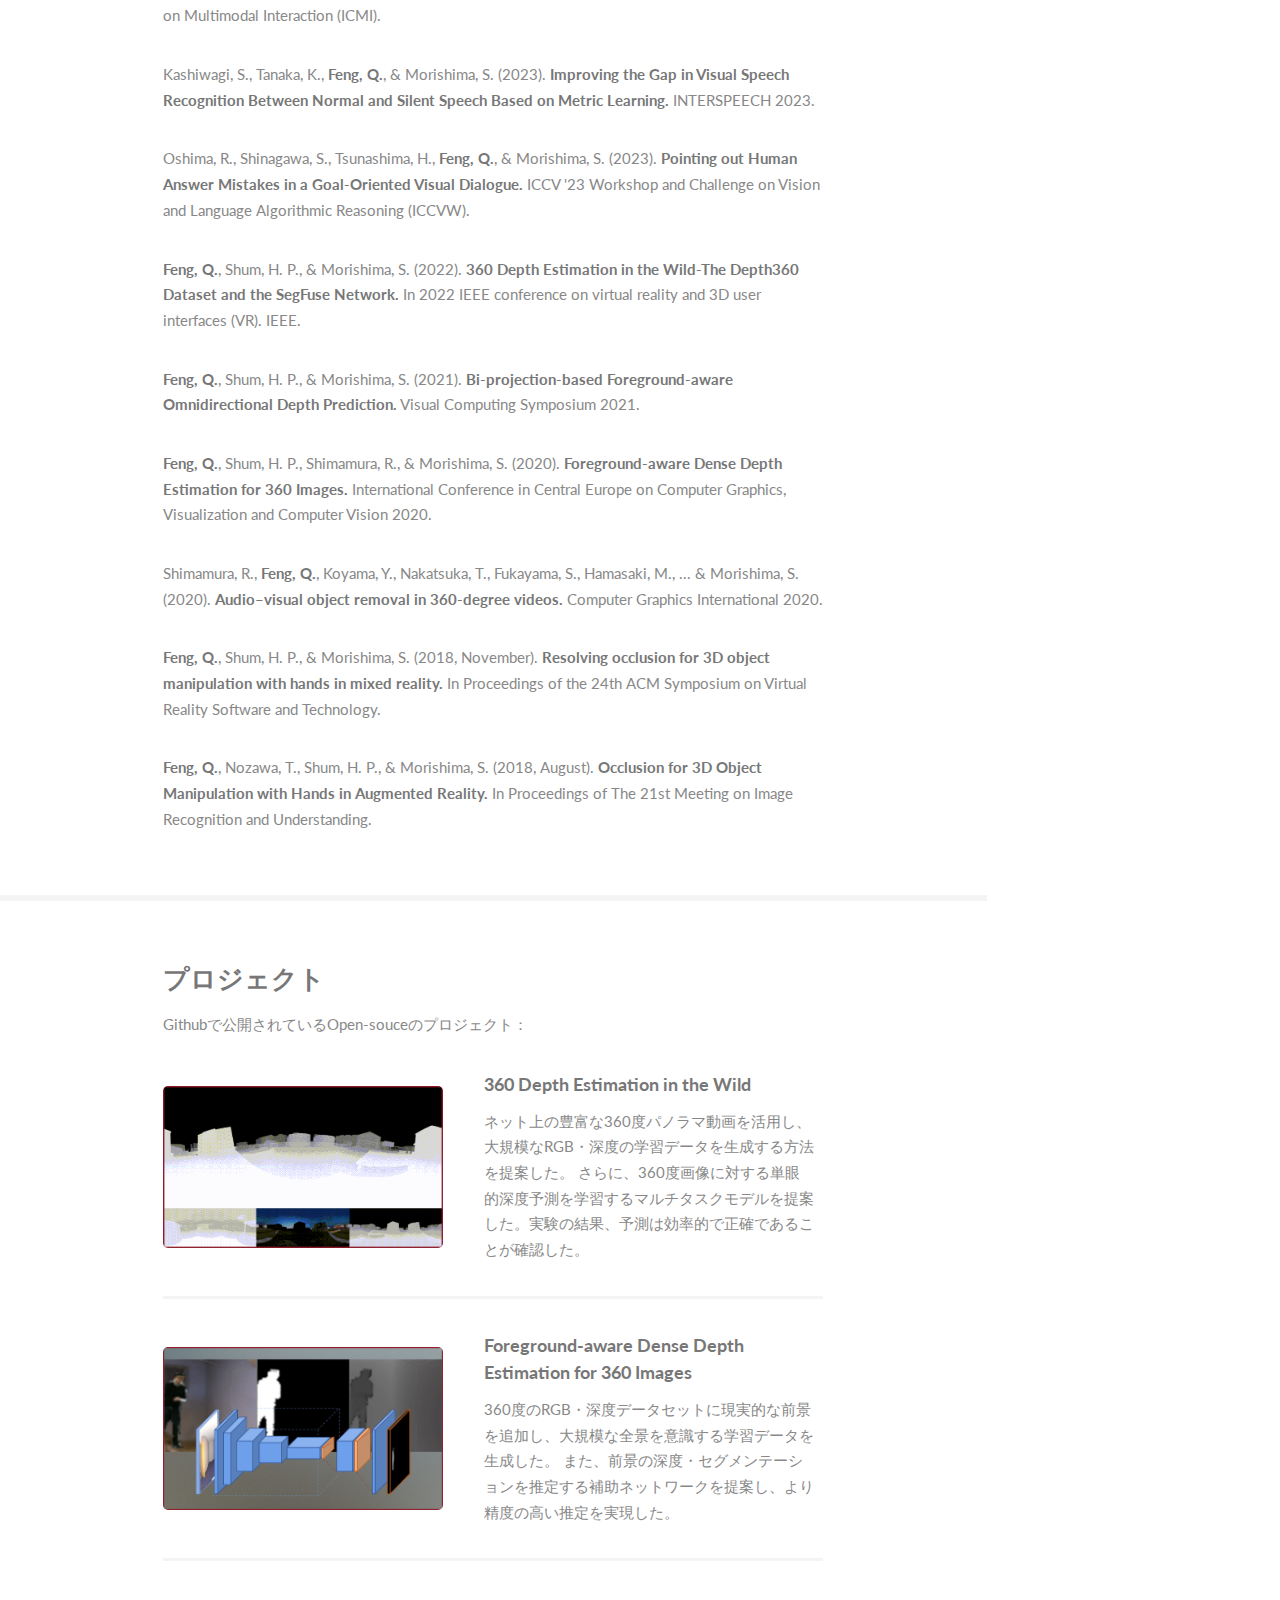
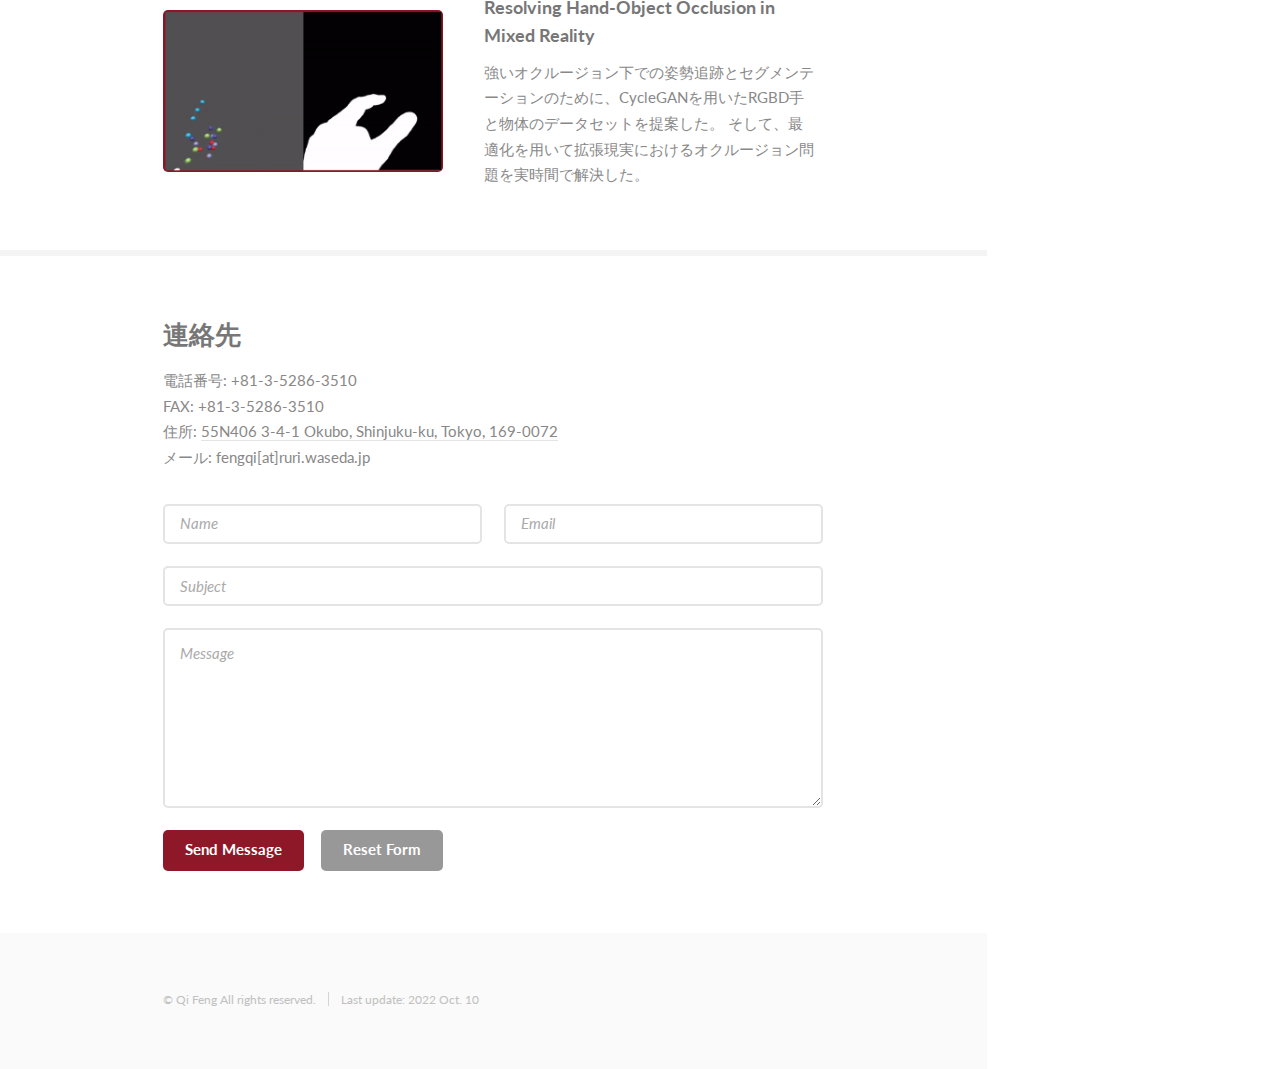
==== commit fb580ee9: "Updated papers" ====
--- a/ja.html
+++ b/ja.html
@@ -134,11 +134,12 @@
 												<p>Shimamura, R., <b>Feng, Q.</b>, Koyama, Y., Nakatsuka, T., Fukayama, S., Hamasaki, M., ... & Morishima, S. (2020). <b>Audio–visual object removal in 360-degree videos.</b> The Visual Computer, 36(10), 2117-2128.</p>
 												<p>Nozawa, N., Shum, H. P., <b>Feng, Q.</b>, Ho, E. S., & Morishima, S. (2021). <b>3D car shape reconstruction from a contour sketch using GAN and lazy learning.</b> The Visual Computer, 1-14.</p>
 												<h4>国際会議</h4>
-												<p><b>Feng, Q.</b>, Shum, H. P., & Morishima, S. (2023). <b>Enhancing perception and immersion in pre-captured environments through learning-based eye height adaptation.</b> Accepted at the 22nd IEEE International Symposium on Mixed and Augmented Reality (ISMAR).</p>
+												<p>Higasa, T., Tanaka, K., <b>Feng, Q.</b>, & Morishima, S. (2023). <b>Keep Eyes on the Sentence: An Interactive Sentence Simplification System for English Learners Based on Eye Tracking and Large Language Models.</b> CHI EA '24: Extended Abstracts of the 2024 CHI Conference on Human Factors in Computing Systems.</p>
+												<p><b>Feng, Q.</b>, Shum, H. P., & Morishima, S. (2023). <b>Enhancing perception and immersion in pre-captured environments through learning-based eye height adaptation.</b> 2023 IEEE International Symposium on Mixed and Augmented Reality (ISMAR).</p>
 												<p><b>Feng, Q.</b>, Shum, H. P., & Morishima, S. (2023). <b>Learning Omnidirectional Depth Estimation from Internet Videos.</b> In Proceedings of the 26th Meeting on Image Recognition and Understanding.</p>
-												<p>Higasa, T., Tanaka, K., <b>Feng, Q.</b>, & Morishima, S. (2023). <b>Gaze-Driven Sentence Simplification for Language Learners: Enhancing Comprehension and Readability.</b> Accepted at The 25th International Conference on Multimodal Interaction (ICMI).</p>
-												<p>Kashiwagi, S., Tanaka, K., <b>Feng, Q.</b>, & Morishima, S. (2023). <b>Improving the Gap in Visual Speech Recognition Between Normal and Silent Speech Based on Metric Learning.</b> Accepted at INTERSPEECH 2023.</p>
-												<p>Oshima, R., Shinagawa, S., Tsunashima, H., <b>Feng, Q.</b>, & Morishima, S. (2023). <b>Pointing out Human Answer Mistakes in a Goal-Oriented Visual Dialogue.</b> Accepted at ICCV '23 Workshop and Challenge on Vision and Language Algorithmic Reasoning (ICCVW).</p>
+												<p>Higasa, T., Tanaka, K., <b>Feng, Q.</b>, & Morishima, S. (2023). <b>Gaze-Driven Sentence Simplification for Language Learners: Enhancing Comprehension and Readability.</b> The 25th International Conference on Multimodal Interaction (ICMI).</p>
+												<p>Kashiwagi, S., Tanaka, K., <b>Feng, Q.</b>, & Morishima, S. (2023). <b>Improving the Gap in Visual Speech Recognition Between Normal and Silent Speech Based on Metric Learning.</b> INTERSPEECH 2023.</p>
+												<p>Oshima, R., Shinagawa, S., Tsunashima, H., <b>Feng, Q.</b>, & Morishima, S. (2023). <b>Pointing out Human Answer Mistakes in a Goal-Oriented Visual Dialogue.</b> ICCV '23 Workshop and Challenge on Vision and Language Algorithmic Reasoning (ICCVW).</p>
 												<p><b>Feng, Q.</b>, Shum, H. P., & Morishima, S. (2022). <b>360 Depth Estimation in the Wild-The Depth360 Dataset and the SegFuse Network.</b> In 2022 IEEE conference on virtual reality and 3D user interfaces (VR). IEEE.</p>
 												<p><b>Feng, Q.</b>, Shum, H. P., & Morishima, S. (2021). <b>Bi-projection-based Foreground-aware Omnidirectional Depth Prediction.</b> Visual Computing Symposium 2021.</p>
 												<p><b>Feng, Q.</b>, Shum, H. P., Shimamura, R., & Morishima, S. (2020). <b>Foreground-aware Dense Depth Estimation for 360 Images.</b> International Conference in Central Europe on Computer Graphics, Visualization and Computer Vision 2020.</p>
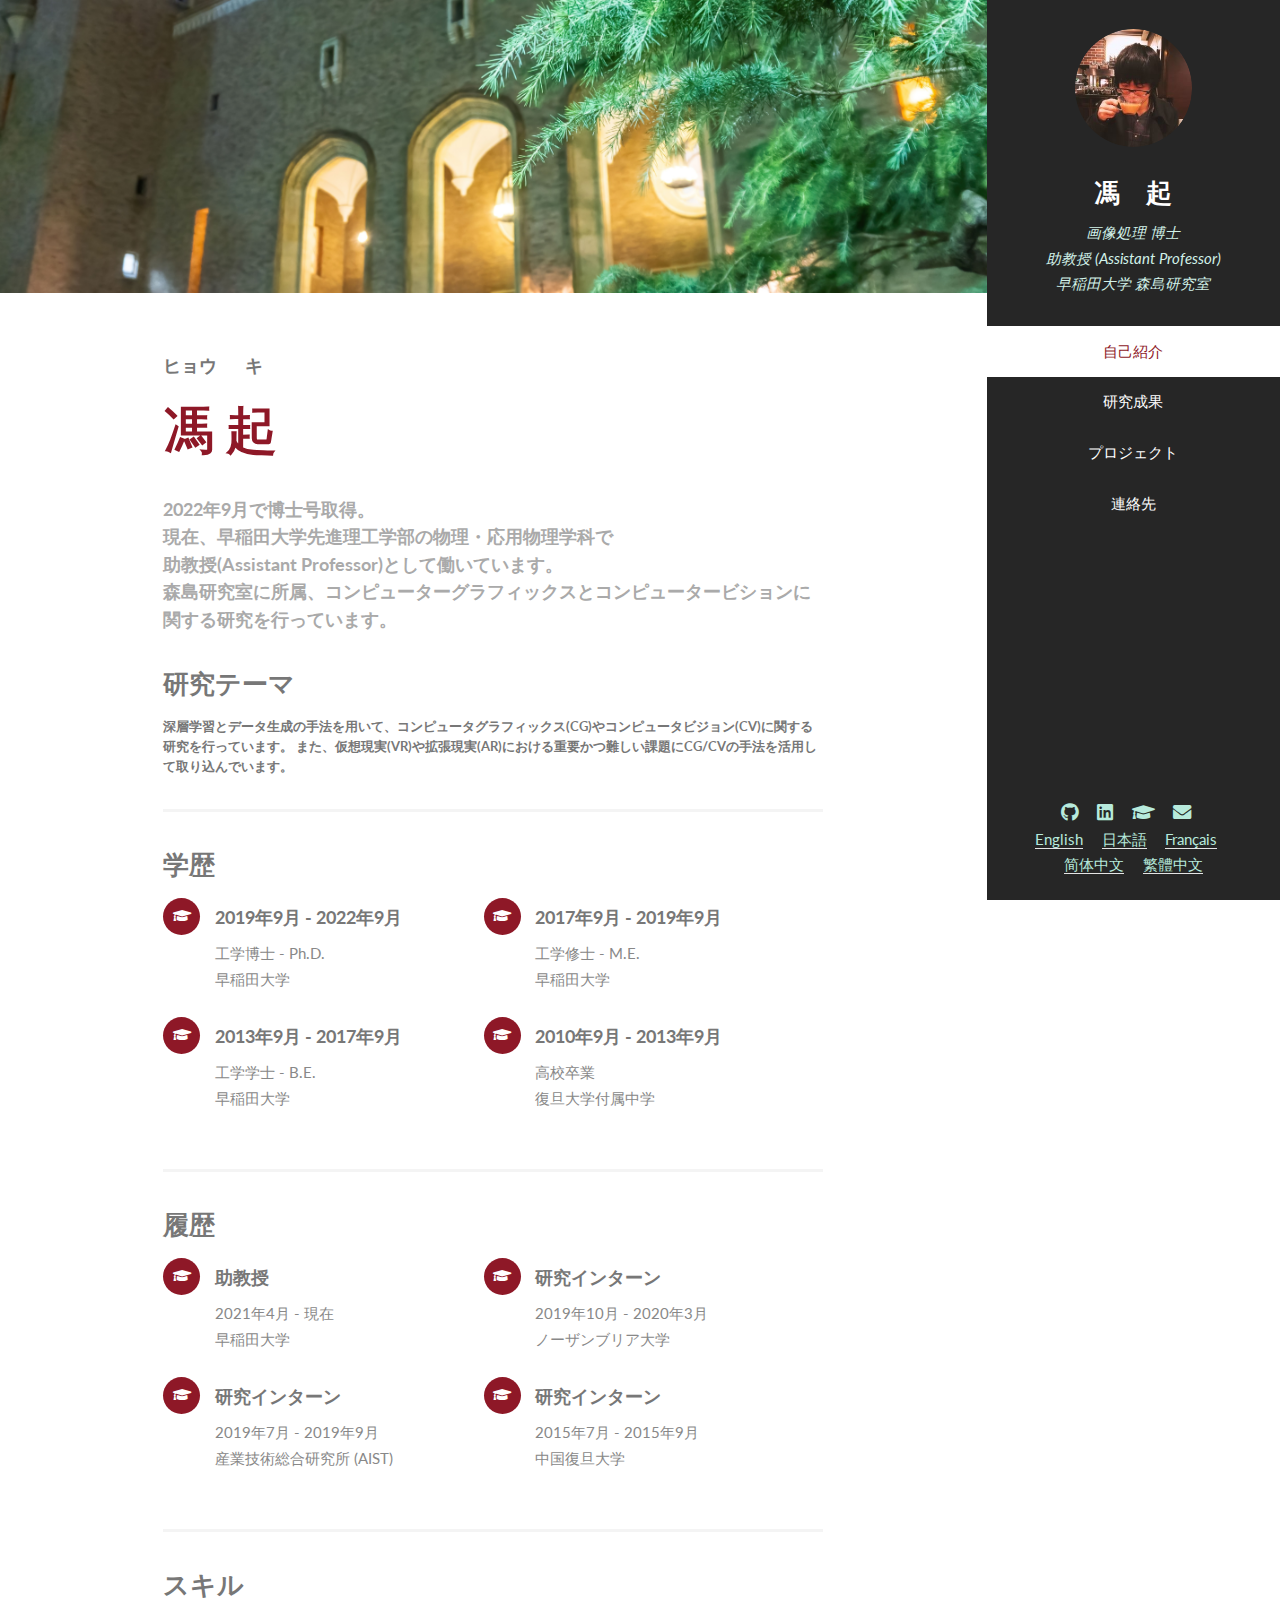
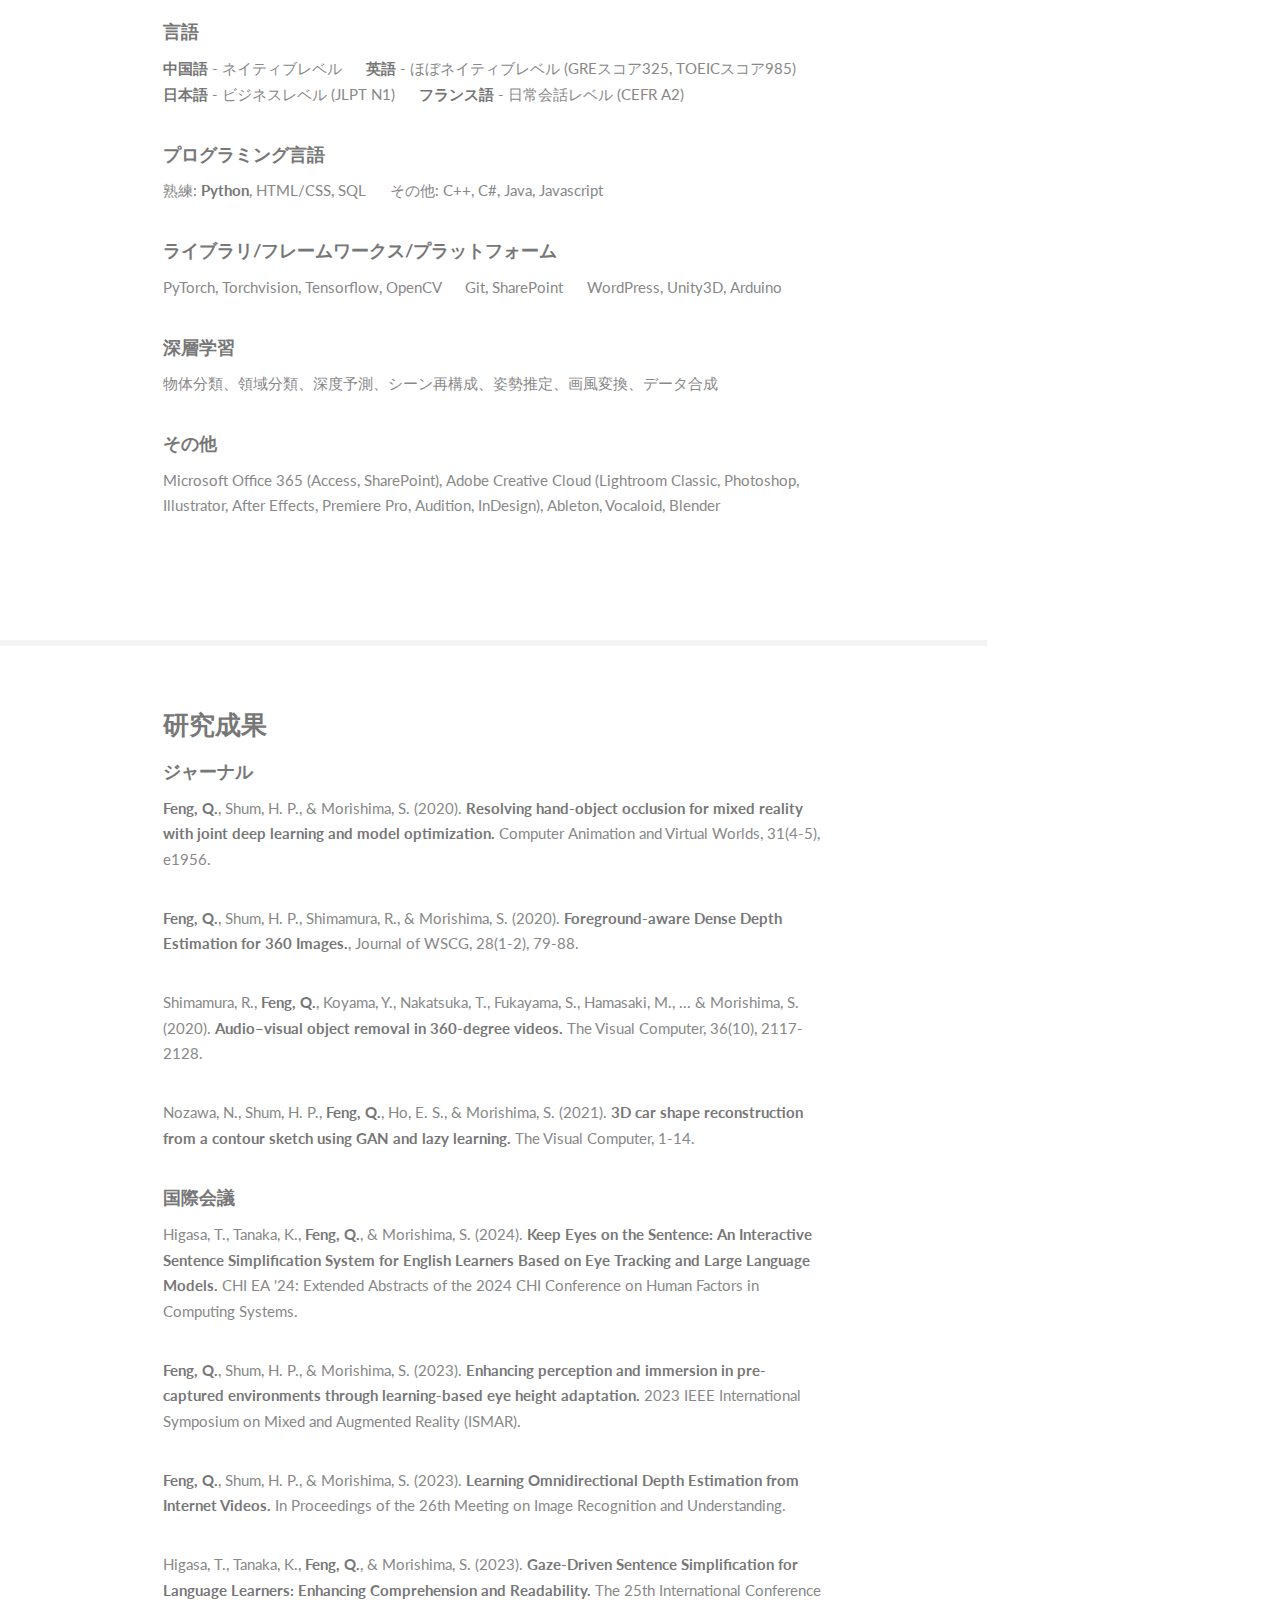
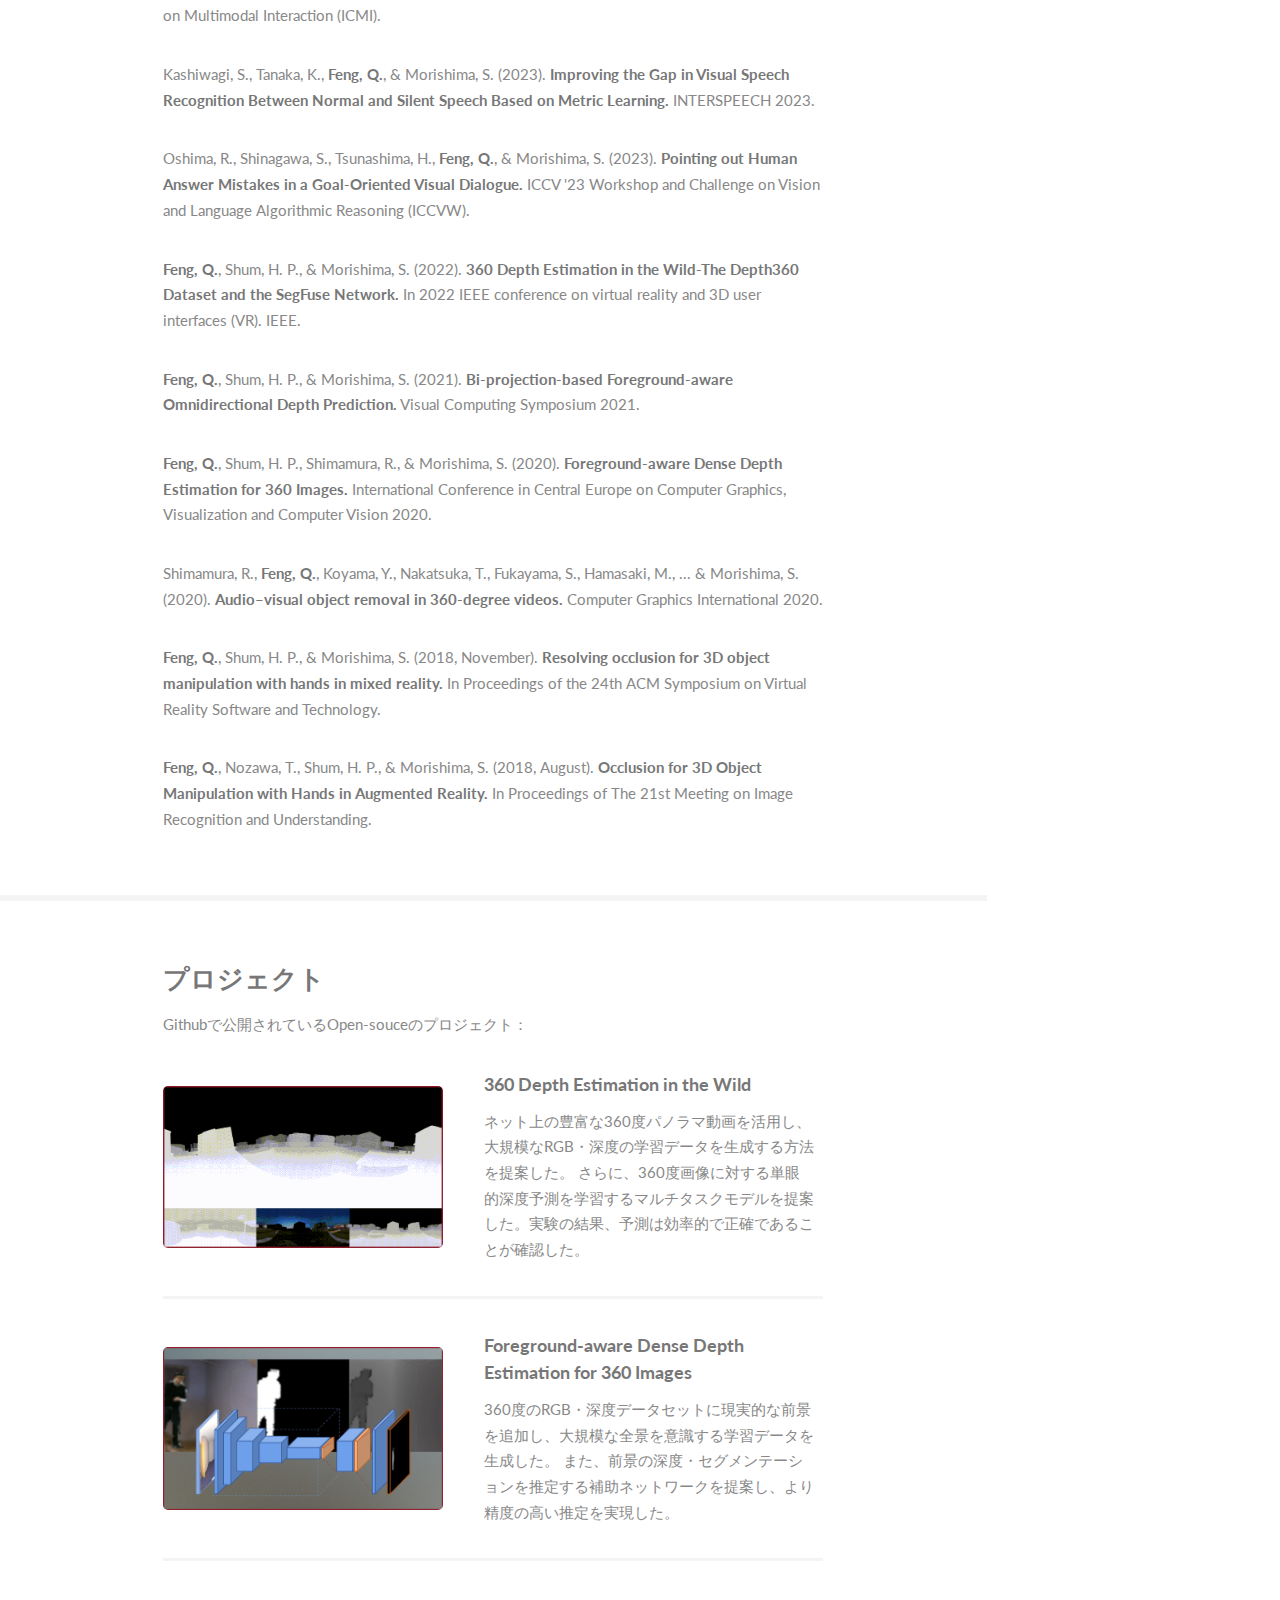
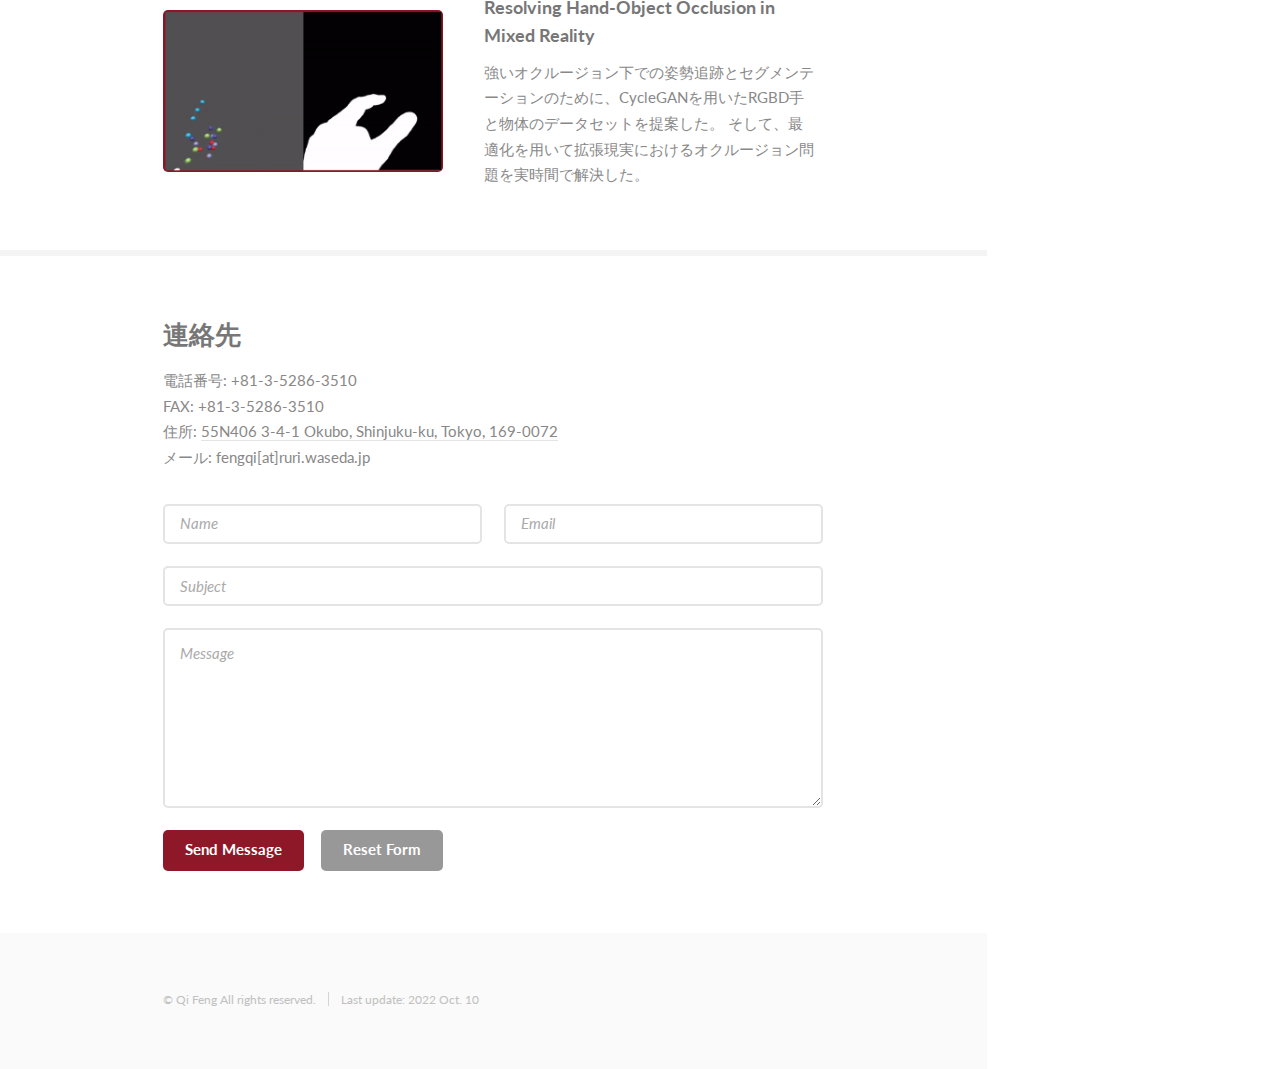
==== commit 57d7eed8: "Paper updated." ====
--- a/ja.html
+++ b/ja.html
@@ -134,7 +134,7 @@
 												<p>Shimamura, R., <b>Feng, Q.</b>, Koyama, Y., Nakatsuka, T., Fukayama, S., Hamasaki, M., ... & Morishima, S. (2020). <b>Audio–visual object removal in 360-degree videos.</b> The Visual Computer, 36(10), 2117-2128.</p>
 												<p>Nozawa, N., Shum, H. P., <b>Feng, Q.</b>, Ho, E. S., & Morishima, S. (2021). <b>3D car shape reconstruction from a contour sketch using GAN and lazy learning.</b> The Visual Computer, 1-14.</p>
 												<h4>国際会議</h4>
-												<p>Higasa, T., Tanaka, K., <b>Feng, Q.</b>, & Morishima, S. (2023). <b>Keep Eyes on the Sentence: An Interactive Sentence Simplification System for English Learners Based on Eye Tracking and Large Language Models.</b> CHI EA '24: Extended Abstracts of the 2024 CHI Conference on Human Factors in Computing Systems.</p>
+												<p>Higasa, T., Tanaka, K., <b>Feng, Q.</b>, & Morishima, S. (2024). <b>Keep Eyes on the Sentence: An Interactive Sentence Simplification System for English Learners Based on Eye Tracking and Large Language Models.</b> CHI EA '24: Extended Abstracts of the 2024 CHI Conference on Human Factors in Computing Systems.</p>
 												<p><b>Feng, Q.</b>, Shum, H. P., & Morishima, S. (2023). <b>Enhancing perception and immersion in pre-captured environments through learning-based eye height adaptation.</b> 2023 IEEE International Symposium on Mixed and Augmented Reality (ISMAR).</p>
 												<p><b>Feng, Q.</b>, Shum, H. P., & Morishima, S. (2023). <b>Learning Omnidirectional Depth Estimation from Internet Videos.</b> In Proceedings of the 26th Meeting on Image Recognition and Understanding.</p>
 												<p>Higasa, T., Tanaka, K., <b>Feng, Q.</b>, & Morishima, S. (2023). <b>Gaze-Driven Sentence Simplification for Language Learners: Enhancing Comprehension and Readability.</b> The 25th International Conference on Multimodal Interaction (ICMI).</p>
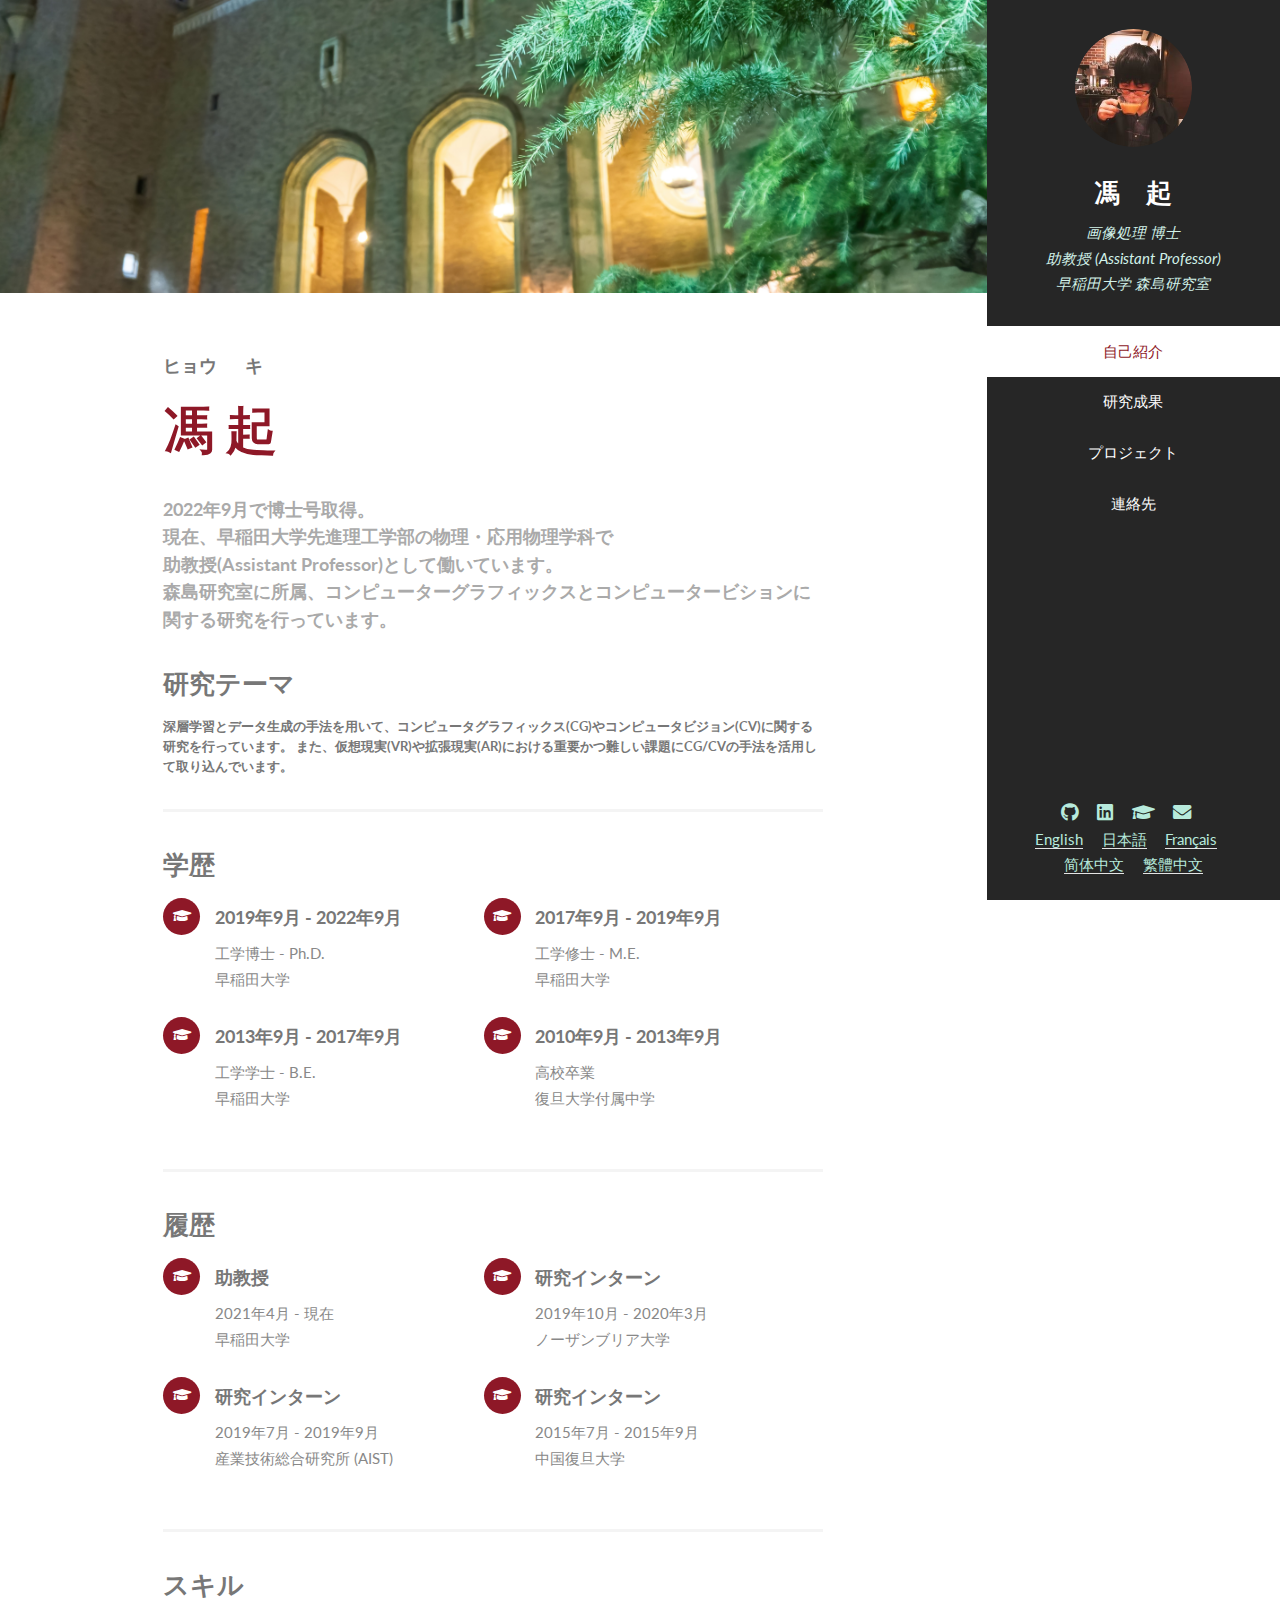
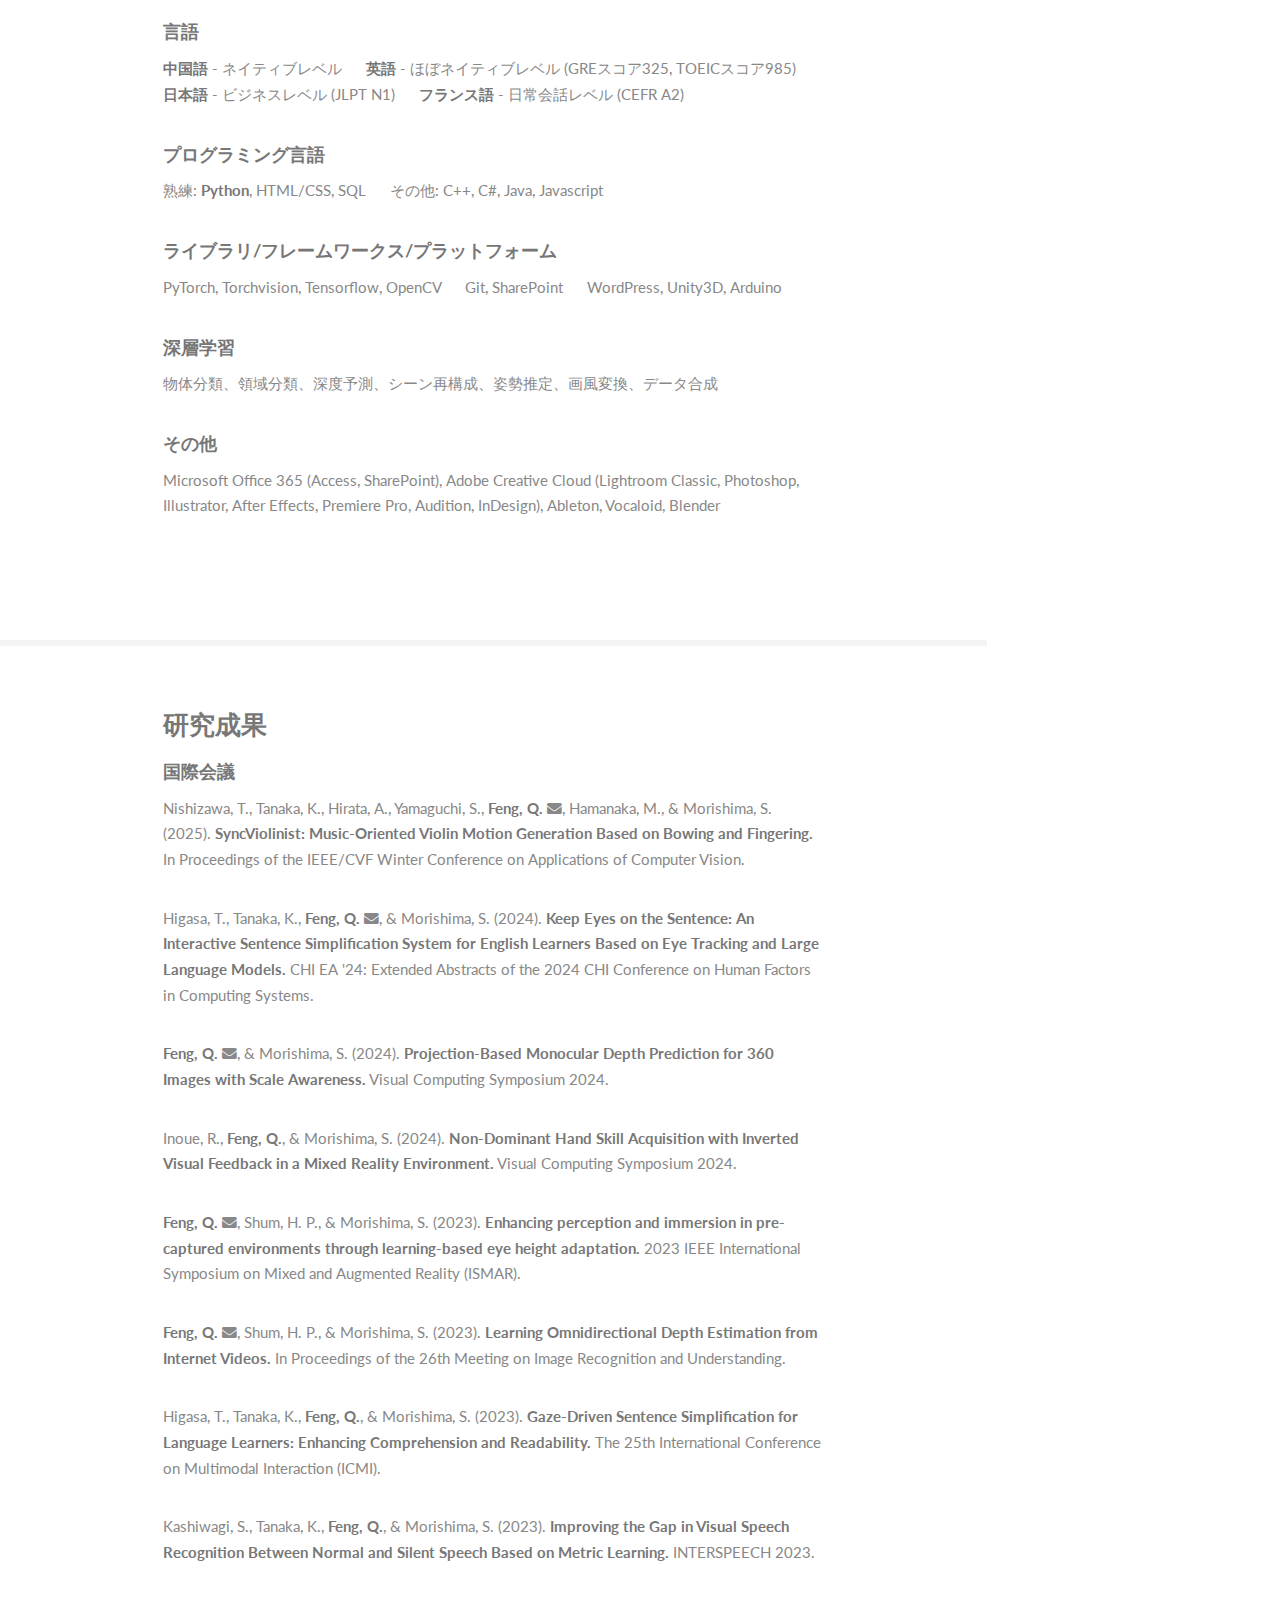
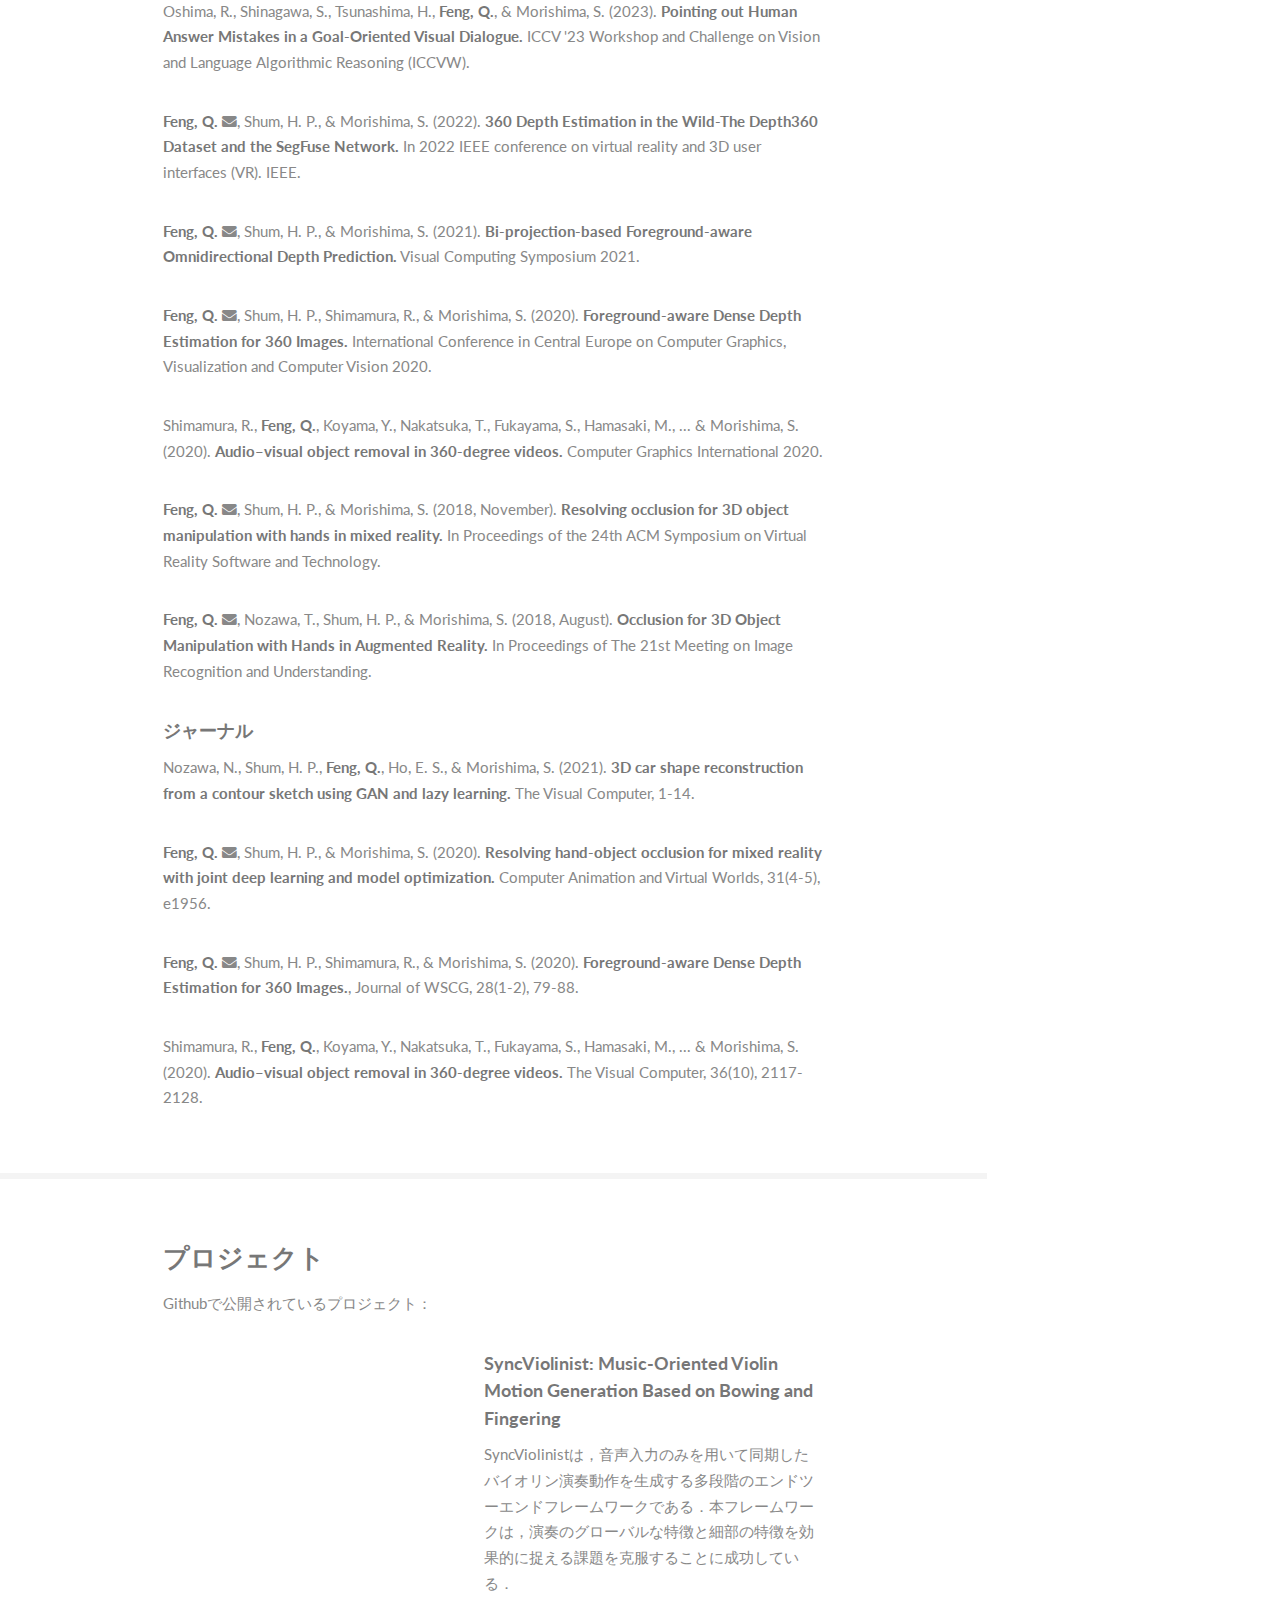
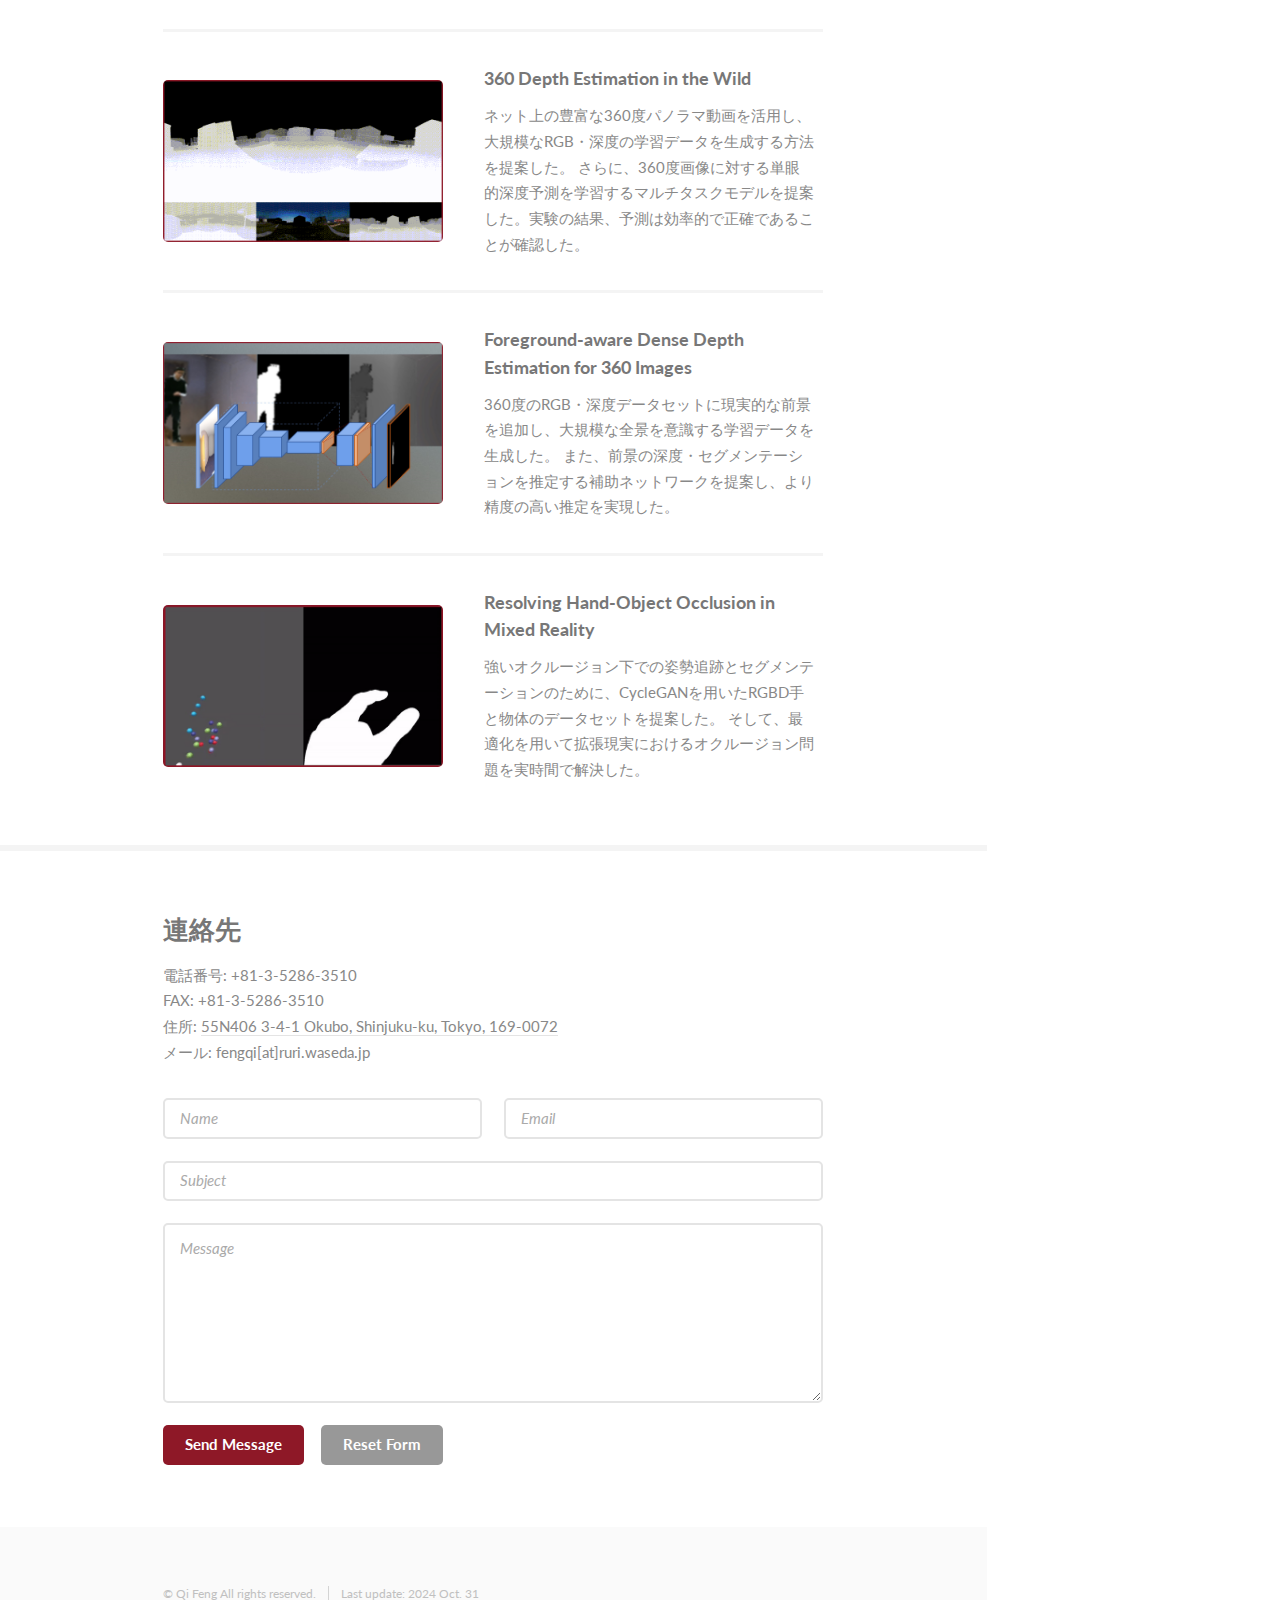
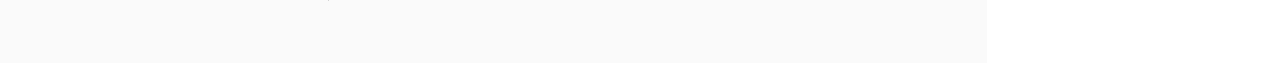
==== commit 40a8f412: "Regular update" ====
--- a/ja.html
+++ b/ja.html
@@ -127,25 +127,28 @@
 									<div class="features">
 										<article>
 												<h3>研究成果</h3>
-												<h4>ジャーナル</h4>
-												<p><b>Feng, Q.</b>, Shum, H. P., & Morishima, S. (2020). <b>Resolving hand‐object occlusion for mixed reality with joint deep learning and model optimization.</b>
-													Computer Animation and Virtual Worlds, 31(4-5), e1956.</p>
-												<p><b>Feng, Q.</b>, Shum, H. P., Shimamura, R., & Morishima, S. (2020). <b>Foreground-aware Dense Depth Estimation for 360 Images.</b>, Journal of WSCG, 28(1-2), 79-88.</p>
-												<p>Shimamura, R., <b>Feng, Q.</b>, Koyama, Y., Nakatsuka, T., Fukayama, S., Hamasaki, M., ... & Morishima, S. (2020). <b>Audio–visual object removal in 360-degree videos.</b> The Visual Computer, 36(10), 2117-2128.</p>
-												<p>Nozawa, N., Shum, H. P., <b>Feng, Q.</b>, Ho, E. S., & Morishima, S. (2021). <b>3D car shape reconstruction from a contour sketch using GAN and lazy learning.</b> The Visual Computer, 1-14.</p>
 												<h4>国際会議</h4>
-												<p>Higasa, T., Tanaka, K., <b>Feng, Q.</b>, & Morishima, S. (2024). <b>Keep Eyes on the Sentence: An Interactive Sentence Simplification System for English Learners Based on Eye Tracking and Large Language Models.</b> CHI EA '24: Extended Abstracts of the 2024 CHI Conference on Human Factors in Computing Systems.</p>
-												<p><b>Feng, Q.</b>, Shum, H. P., & Morishima, S. (2023). <b>Enhancing perception and immersion in pre-captured environments through learning-based eye height adaptation.</b> 2023 IEEE International Symposium on Mixed and Augmented Reality (ISMAR).</p>
-												<p><b>Feng, Q.</b>, Shum, H. P., & Morishima, S. (2023). <b>Learning Omnidirectional Depth Estimation from Internet Videos.</b> In Proceedings of the 26th Meeting on Image Recognition and Understanding.</p>
+												<p>Nishizawa, T., Tanaka, K., Hirata, A., Yamaguchi, S., <b>Feng, Q.</b> <i class="fa fa-envelope"></i>, Hamanaka, M., & Morishima, S. (2025). <b>SyncViolinist: Music-Oriented Violin Motion Generation Based on Bowing and Fingering.</b> In Proceedings of the IEEE/CVF Winter Conference on Applications of Computer Vision.</p>
+												<p>Higasa, T., Tanaka, K., <b>Feng, Q.</b> <i class="fa fa-envelope"></i>, & Morishima, S. (2024). <b>Keep Eyes on the Sentence: An Interactive Sentence Simplification System for English Learners Based on Eye Tracking and Large Language Models.</b> CHI EA '24: Extended Abstracts of the 2024 CHI Conference on Human Factors in Computing Systems.</p>
+												<p><b>Feng, Q.</b> <i class="fa fa-envelope"></i>, & Morishima, S. (2024). <b>Projection-Based Monocular Depth Prediction for 360 Images with Scale Awareness.</b> Visual Computing Symposium 2024.</p>
+												<p>Inoue, R., <b>Feng, Q.</b>, & Morishima, S. (2024). <b>Non-Dominant Hand Skill Acquisition with Inverted Visual Feedback in a Mixed Reality Environment.</b> Visual Computing Symposium 2024.</p>
+												<p><b>Feng, Q.</b> <i class="fa fa-envelope"></i>, Shum, H. P., & Morishima, S. (2023). <b>Enhancing perception and immersion in pre-captured environments through learning-based eye height adaptation.</b> 2023 IEEE International Symposium on Mixed and Augmented Reality (ISMAR).</p>
+												<p><b>Feng, Q.</b> <i class="fa fa-envelope"></i>, Shum, H. P., & Morishima, S. (2023). <b>Learning Omnidirectional Depth Estimation from Internet Videos.</b> In Proceedings of the 26th Meeting on Image Recognition and Understanding.</p>
 												<p>Higasa, T., Tanaka, K., <b>Feng, Q.</b>, & Morishima, S. (2023). <b>Gaze-Driven Sentence Simplification for Language Learners: Enhancing Comprehension and Readability.</b> The 25th International Conference on Multimodal Interaction (ICMI).</p>
 												<p>Kashiwagi, S., Tanaka, K., <b>Feng, Q.</b>, & Morishima, S. (2023). <b>Improving the Gap in Visual Speech Recognition Between Normal and Silent Speech Based on Metric Learning.</b> INTERSPEECH 2023.</p>
 												<p>Oshima, R., Shinagawa, S., Tsunashima, H., <b>Feng, Q.</b>, & Morishima, S. (2023). <b>Pointing out Human Answer Mistakes in a Goal-Oriented Visual Dialogue.</b> ICCV '23 Workshop and Challenge on Vision and Language Algorithmic Reasoning (ICCVW).</p>
-												<p><b>Feng, Q.</b>, Shum, H. P., & Morishima, S. (2022). <b>360 Depth Estimation in the Wild-The Depth360 Dataset and the SegFuse Network.</b> In 2022 IEEE conference on virtual reality and 3D user interfaces (VR). IEEE.</p>
-												<p><b>Feng, Q.</b>, Shum, H. P., & Morishima, S. (2021). <b>Bi-projection-based Foreground-aware Omnidirectional Depth Prediction.</b> Visual Computing Symposium 2021.</p>
-												<p><b>Feng, Q.</b>, Shum, H. P., Shimamura, R., & Morishima, S. (2020). <b>Foreground-aware Dense Depth Estimation for 360 Images.</b> International Conference in Central Europe on Computer Graphics, Visualization and Computer Vision 2020.</p>
+												<p><b>Feng, Q.</b> <i class="fa fa-envelope"></i>, Shum, H. P., & Morishima, S. (2022). <b>360 Depth Estimation in the Wild-The Depth360 Dataset and the SegFuse Network.</b> In 2022 IEEE conference on virtual reality and 3D user interfaces (VR). IEEE.</p>
+												<p><b>Feng, Q.</b> <i class="fa fa-envelope"></i>, Shum, H. P., & Morishima, S. (2021). <b>Bi-projection-based Foreground-aware Omnidirectional Depth Prediction.</b> Visual Computing Symposium 2021.</p>
+												<p><b>Feng, Q.</b> <i class="fa fa-envelope"></i>, Shum, H. P., Shimamura, R., & Morishima, S. (2020). <b>Foreground-aware Dense Depth Estimation for 360 Images.</b> International Conference in Central Europe on Computer Graphics, Visualization and Computer Vision 2020.</p>
 												<p>Shimamura, R., <b>Feng, Q.</b>, Koyama, Y., Nakatsuka, T., Fukayama, S., Hamasaki, M., ... & Morishima, S. (2020). <b>Audio–visual object removal in 360-degree videos.</b> Computer Graphics International 2020.</p>
-												<p><b>Feng, Q.</b>, Shum, H. P., & Morishima, S. (2018, November). <b>Resolving occlusion for 3D object manipulation with hands in mixed reality.</b> In Proceedings of the 24th ACM Symposium on Virtual Reality Software and Technology.</p>
-												<p><b>Feng, Q.</b>, Nozawa, T., Shum, H. P., & Morishima, S. (2018, August). <b>Occlusion for 3D Object Manipulation with Hands in Augmented Reality.</b> In Proceedings of The 21st Meeting on Image Recognition and Understanding.</p>
+												<p><b>Feng, Q.</b> <i class="fa fa-envelope"></i>, Shum, H. P., & Morishima, S. (2018, November). <b>Resolving occlusion for 3D object manipulation with hands in mixed reality.</b> In Proceedings of the 24th ACM Symposium on Virtual Reality Software and Technology.</p>
+												<p><b>Feng, Q.</b> <i class="fa fa-envelope"></i>, Nozawa, T., Shum, H. P., & Morishima, S. (2018, August). <b>Occlusion for 3D Object Manipulation with Hands in Augmented Reality.</b> In Proceedings of The 21st Meeting on Image Recognition and Understanding.</p>
+												<h4>ジャーナル</h4>
+												<p>Nozawa, N., Shum, H. P., <b>Feng, Q.</b>, Ho, E. S., & Morishima, S. (2021). <b>3D car shape reconstruction from a contour sketch using GAN and lazy learning.</b> The Visual Computer, 1-14.</p>
+												<p><b>Feng, Q.</b> <i class="fa fa-envelope"></i>, Shum, H. P., & Morishima, S. (2020). <b>Resolving hand‐object occlusion for mixed reality with joint deep learning and model optimization.</b>
+													Computer Animation and Virtual Worlds, 31(4-5), e1956.</p>
+												<p><b>Feng, Q.</b> <i class="fa fa-envelope"></i>, Shum, H. P., Shimamura, R., & Morishima, S. (2020). <b>Foreground-aware Dense Depth Estimation for 360 Images.</b>, Journal of WSCG, 28(1-2), 79-88.</p>
+												<p>Shimamura, R., <b>Feng, Q.</b>, Koyama, Y., Nakatsuka, T., Fukayama, S., Hamasaki, M., ... & Morishima, S. (2020). <b>Audio–visual object removal in 360-degree videos.</b> The Visual Computer, 36(10), 2117-2128.</p>
 										</article>
 									</div>
 								</div>
@@ -155,8 +158,15 @@
 							<section id="three">
 								<div class="container">
 									<h3>プロジェクト</h3>
-									<p>Githubで公開されているOpen-souceのプロジェクト： </p>
+									<p>Githubで公開されているプロジェクト： </p>
 									<div class="features">
+										<article>
+											<a href="https://github.com/Kakanat/SyncViolinist" class="image"><img src="images/syncviolin.jpg" alt="" /></a>
+											<div class="inner">
+												<h4><a href="https://github.com/Kakanat/SyncViolinist">SyncViolinist: Music-Oriented Violin Motion Generation Based on Bowing and Fingering</a></h4>
+												<p>SyncViolinistは，音声入力のみを用いて同期したバイオリン演奏動作を生成する多段階のエンドツーエンドフレームワークである．本フレームワークは，演奏のグローバルな特徴と細部の特徴を効果的に捉える課題を克服することに成功している．</p>
+											</div>
+										</article>
 										<article>
 											<a href="https://segfuse.github.io/" class="image"><img src="images/segfuse.gif" alt="" /></a>
 											<div class="inner">
@@ -215,7 +225,7 @@
 					<section id="footer">
 						<div class="container">
 							<ul class="copyright">
-								<li>&copy; Qi Feng All rights reserved.</li><li>Last update: 2022 Oct. 10</li>
+								<li>&copy; Qi Feng All rights reserved.</li><li>Last update: 2024 Oct. 31</li>
 							</ul>
 						</div>
 					</section>
